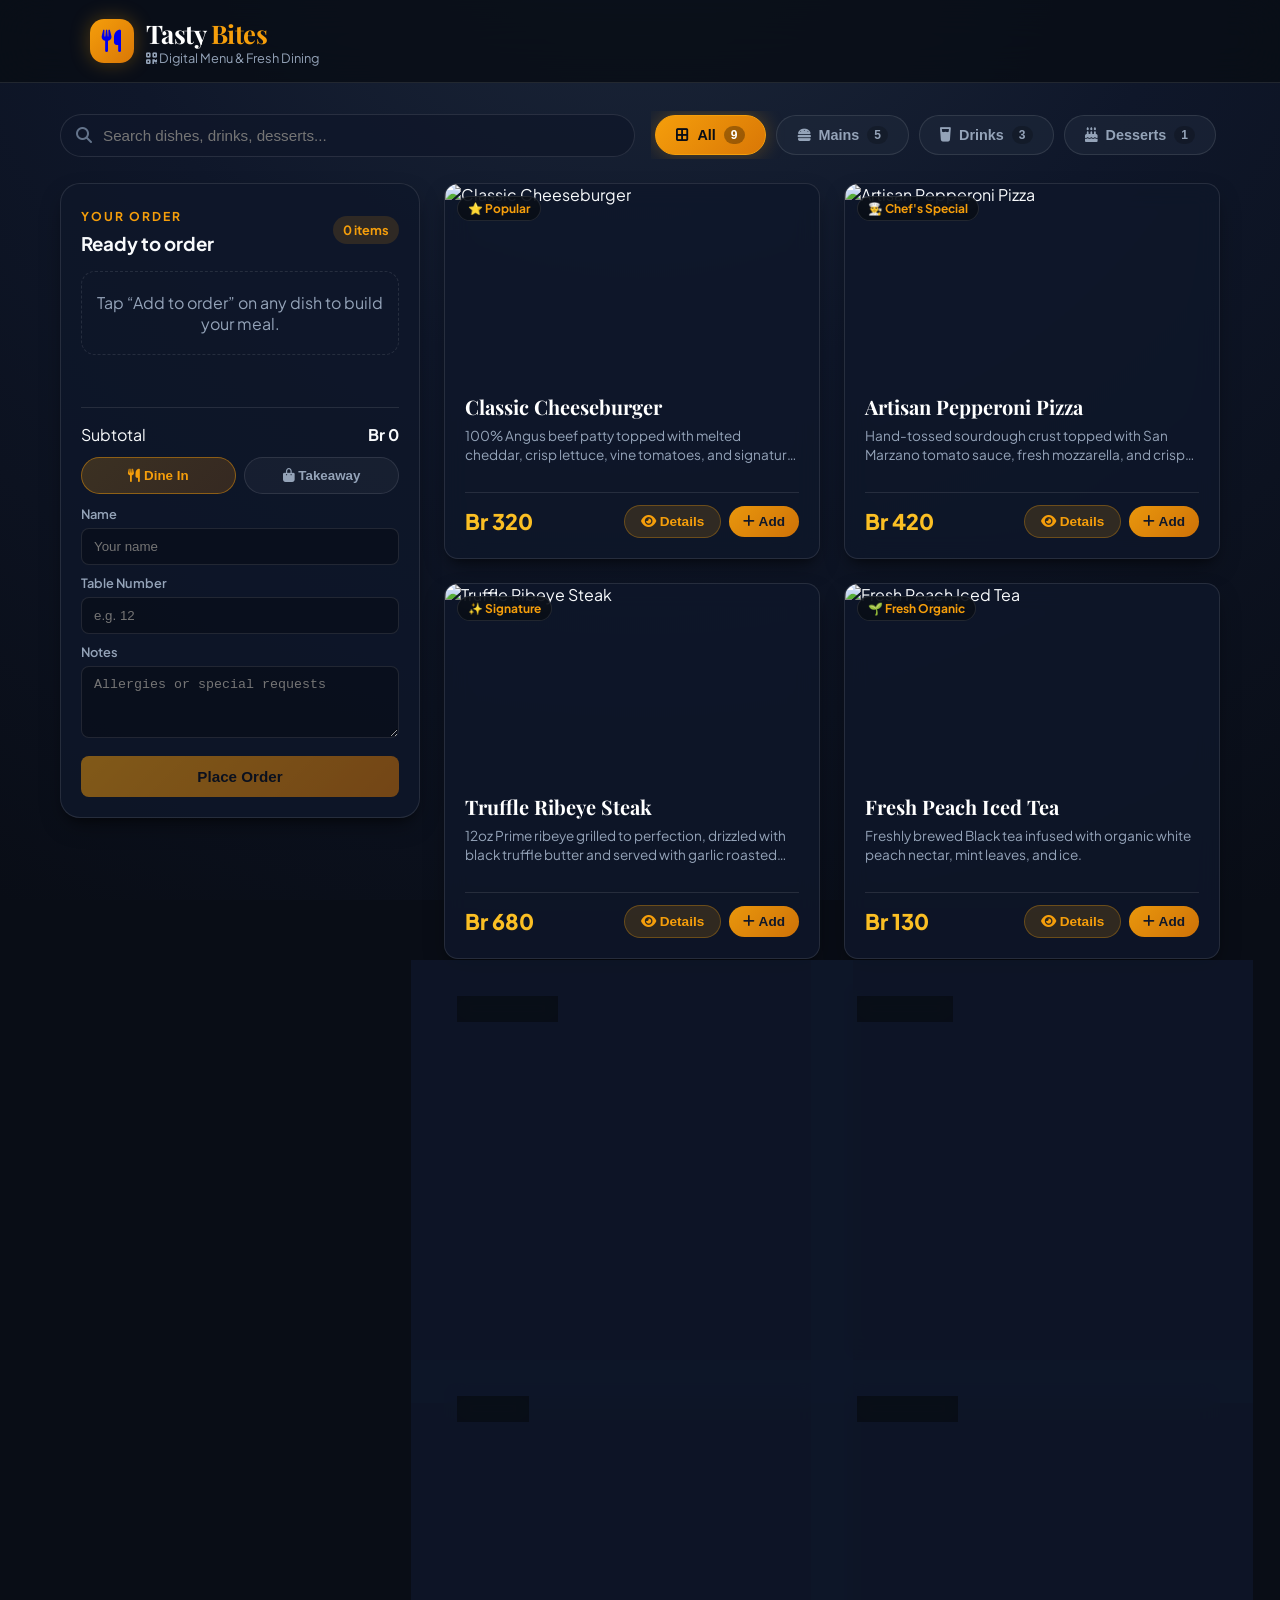
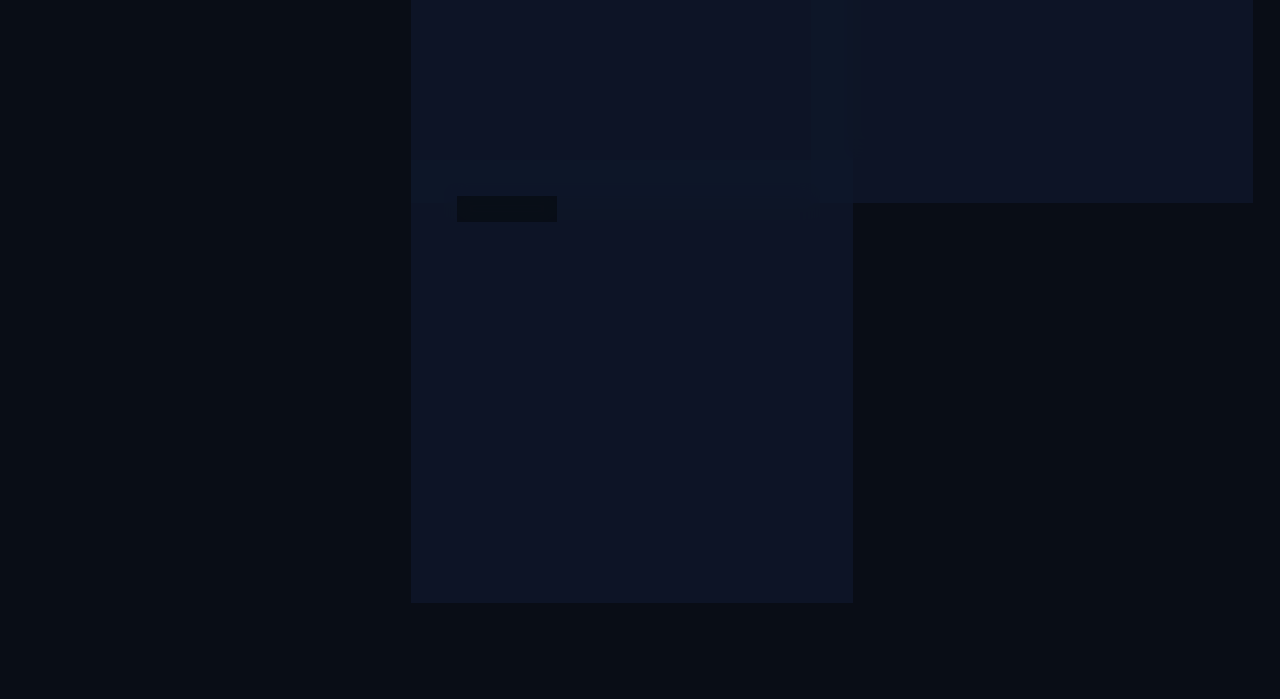
==== index.html @ ac893b7a "Add files via upload" ====
<!DOCTYPE html>
<html lang="en">
<head>
  <meta charset="UTF-8">
  <meta name="viewport" content="width=device-width, initial-scale=1.0">
  <title>Tasty Bites | Premium Digital Menu</title>
  <!-- FontAwesome & Styling -->
  <link rel="stylesheet" href="https://cdnjs.cloudflare.com/ajax/libs/font-awesome/6.5.2/css/all.min.css" crossorigin="anonymous" referrerpolicy="no-referrer">
  <link rel="stylesheet" href="style.css">
  <!-- Supabase JS Client Library -->
  <script src="https://cdn.jsdelivr.net/npm/@supabase/supabase-js@2"></script>
</head>
<body>
  <!-- Header Navigation -->
  <header class="header">
    <div class="header-container">
      <a href="index.html" class="brand">
        <div class="brand-icon">
          <i class="fa-solid fa-utensils"></i>
        </div>
        <div>
          <h1 class="brand-title">Tasty <span>Bites</span></h1>
          <span class="brand-subtitle"><i class="fa-solid fa-qrcode"></i> Digital Menu & Fresh Dining</span>
        </div>
      </a>
    </div>
  </header>

  <!-- Main Content Area -->
  <main class="container">
    <!-- Controls & Search Bar -->
    <div class="controls-bar">
      <div class="search-box">
        <i class="fa-solid fa-magnifying-glass search-icon"></i>
        <input type="search" id="searchInput" placeholder="Search dishes, drinks, desserts..." oninput="handleSearch(this.value)">
      </div>
      
      <!-- Category Filter Pills -->
      <nav class="categories" id="categoryNav">
        <button class="cat-btn active" onclick="filterCategory('All')">
          <i class="fa-solid fa-border-all"></i> All <span class="cat-count" id="countAll">0</span>
        </button>
        <button class="cat-btn" onclick="filterCategory('Main')">
          <i class="fa-solid fa-burger"></i> Mains <span class="cat-count" id="countMain">0</span>
        </button>
        <button class="cat-btn" onclick="filterCategory('Drinks')">
          <i class="fa-solid fa-glass-water"></i> Drinks <span class="cat-count" id="countDrinks">0</span>
        </button>
        <button class="cat-btn" onclick="filterCategory('Dessert')">
          <i class="fa-solid fa-cake-candles"></i> Desserts <span class="cat-count" id="countDessert">0</span>
        </button>
      </nav>
    </div>

    <div class="ordering-shell">
      <aside class="order-card">
        <div class="order-card-header">
          <div>
            <p class="eyebrow">Your Order</p>
            <h3>Ready to order</h3>
          </div>
          <span class="order-pill" id="cartCountPill">0 items</span>
        </div>

        <div id="cartItemsList" class="cart-items-list">
          <div class="empty-cart">Tap “Add to order” on any dish to build your meal.</div>
        </div>

        <div class="order-summary">
          <div class="order-total-row">
            <span>Subtotal</span>
            <strong id="cartTotal">Br 0</strong>
          </div>

          <div class="service-toggle">
            <button type="button" class="service-chip active" data-mode="dine-in" onclick="setServiceMode('dine-in')">
              <i class="fa-solid fa-utensils"></i> Dine In
            </button>
            <button type="button" class="service-chip" data-mode="takeaway" onclick="setServiceMode('takeaway')">
              <i class="fa-solid fa-bag-shopping"></i> Takeaway
            </button>
          </div>

          <label class="form-row">
            <span>Name</span>
            <input type="text" id="customerName" placeholder="Your name">
          </label>

          <label class="form-row" id="tableRow">
            <span>Table Number</span>
            <input type="text" id="tableNumber" placeholder="e.g. 12">
          </label>

          <label class="form-row">
            <span>Notes</span>
            <textarea id="orderNotes" rows="2" placeholder="Allergies or special requests"></textarea>
          </label>

          <button class="btn-primary order-btn" onclick="placeOrder()">Place Order</button>
        </div>
      </aside>

      <section class="menu-section">
        <div id="customerMenu" class="menu-grid">
          <!-- Menu items dynamically rendered here -->
        </div>
      </section>
    </div>
  </main>

  <!-- Item Detail Modal -->
  <div id="itemModal" class="modal-overlay" onclick="closeModalOnBackdrop(event)">
    <div class="modal-card">
      <button class="modal-close" onclick="closeItemModal()">&times;</button>
      <img id="modalImg" class="modal-img" src="" alt="Food item">
      <div class="modal-body">
        <div id="modalBadge" class="badge-tag" style="position:static; display:inline-flex; margin-bottom:10px;">
          <i class="fa-solid fa-star"></i> Featured
        </div>
        <h2 id="modalTitle" class="card-title" style="font-size:1.6rem; margin-bottom:8px;">Item Name</h2>
        <p id="modalDesc" class="card-desc" style="line-clamp:initial; -webkit-line-clamp:initial; margin-bottom:16px; font-size:0.95rem;">Item description...</p>
        <div style="display:flex; align-items:center; justify-content:space-between; gap:10px; margin-top:20px; padding-top:16px; border-top:1px solid var(--border-glass);">
          <span id="modalPrice" class="card-price" style="font-size:1.6rem;">Br 0</span>
          <div class="card-actions">
            <button class="btn-detail" onclick="closeItemModal()">Close</button>
            <button id="modalAddToOrder" class="btn-order">Add to Order</button>
          </div>
        </div>
      </div>
    </div>
  </div>

  <!-- Toast Container -->
  <div id="toastContainer" class="toast-container"></div>

  <script src="app.js"></script>
  <script>
    document.addEventListener("DOMContentLoaded", () => {
      renderCustomerMenu();
    });
  </script>
</body>
</html>
---- style.css ----
@import url('https://fonts.googleapis.com/css2?family=Plus+Jakarta+Sans:wght@300;400;500;600;700;800&family=Playfair+Display:ital,wght@0,600;0,700;1,400&display=swap');

:root {
  /* Color Palette - Dark Luxury & Golden Amber */
  --bg-dark: #090d16;
  --bg-gradient: radial-gradient(circle at 50% -20%, #1e293b 0%, #0f172a 45%, #090d16 100%);
  --surface-glass: rgba(30, 41, 59, 0.7);
  --surface-glass-hover: rgba(45, 61, 88, 0.8);
  --surface-card: rgba(15, 23, 42, 0.85);
  --border-glass: rgba(255, 255, 255, 0.1);
  --border-glass-bright: rgba(245, 158, 11, 0.3);
  
  --primary: #f59e0b;
  --primary-hover: #d97706;
  --primary-glow: rgba(245, 158, 11, 0.25);
  --accent-gold: #fbbf24;
  
  --text-main: #f8fafc;
  --text-muted: #94a3b8;
  --text-dim: #64748b;
  
  --success: #10b981;
  --success-glow: rgba(16, 185, 129, 0.2);
  --danger: #ef4444;
  --danger-glow: rgba(239, 68, 68, 0.2);
  
  --radius-sm: 8px;
  --radius-md: 14px;
  --radius-lg: 20px;
  --radius-full: 9999px;
  
  --shadow-glow: 0 8px 32px 0 rgba(0, 0, 0, 0.37);
  --shadow-card: 0 10px 25px -5px rgba(0, 0, 0, 0.4), 0 8px 10px -6px rgba(0, 0, 0, 0.4);
  --shadow-gold: 0 0 20px rgba(245, 158, 11, 0.3);
  
  --transition: all 0.3s cubic-bezier(0.4, 0, 0.2, 1);
}

* {
  box-sizing: border-box;
  margin: 0;
  padding: 0;
}

body {
  background: var(--bg-dark);
  background-image: var(--bg-gradient);
  background-attachment: fixed;
  color: var(--text-main);
  font-family: 'Plus Jakarta Sans', -apple-system, BlinkMacSystemFont, sans-serif;
  min-height: 100vh;
  padding-bottom: 80px;
  -webkit-font-smoothing: antialiased;
}

/* Glassmorphism utility */
.glass {
  background: var(--surface-glass);
  backdrop-filter: blur(16px);
  -webkit-backdrop-filter: blur(16px);
  border: 1px solid var(--border-glass);
}

.glass-card {
  background: var(--surface-card);
  backdrop-filter: blur(12px);
  -webkit-backdrop-filter: blur(12px);
  border: 1px solid var(--border-glass);
  border-radius: var(--radius-md);
  box-shadow: var(--shadow-card);
  transition: var(--transition);
}

.glass-card:hover {
  border-color: var(--border-glass-bright);
  transform: translateY(-3px);
  box-shadow: var(--shadow-card), var(--shadow-glow);
}

/* Header & Navigation */
.header {
  position: sticky;
  top: 0;
  z-index: 100;
  background: rgba(9, 13, 22, 0.85);
  backdrop-filter: blur(20px);
  -webkit-backdrop-filter: blur(20px);
  border-bottom: 1px solid var(--border-glass);
  padding: 16px 24px;
}

.header-container {
  max-width: 1100px;
  margin: 0 auto;
  display: flex;
  align-items: center;
  justify-content: space-between;
  gap: 16px;
  flex-wrap: wrap;
}

.brand {
  display: flex;
  align-items: center;
  gap: 12px;
  text-decoration: none;
}

.brand-icon {
  width: 44px;
  height: 44px;
  border-radius: var(--radius-md);
  background: linear-gradient(135deg, #f59e0b, #d97706);
  display: flex;
  align-items: center;
  justify-content: center;
  font-size: 1.4rem;
  box-shadow: var(--shadow-gold);
}

.brand-title {
  font-family: 'Playfair Display', serif;
  font-size: 1.6rem;
  font-weight: 700;
  color: #fff;
  letter-spacing: -0.02em;
}

.brand-title span {
  color: var(--primary);
}

.brand-subtitle {
  font-size: 0.8rem;
  color: var(--text-muted);
  display: block;
}

.header-actions {
  display: flex;
  align-items: center;
  gap: 12px;
}

.nav-link {
  display: inline-flex;
  align-items: center;
  gap: 8px;
  padding: 8px 16px;
  background: rgba(255, 255, 255, 0.05);
  border: 1px solid var(--border-glass);
  border-radius: var(--radius-full);
  color: var(--text-main);
  text-decoration: none;
  font-size: 0.9rem;
  font-weight: 600;
  transition: var(--transition);
}

.nav-link:hover {
  background: var(--primary);
  color: #000;
  border-color: var(--primary);
  box-shadow: var(--shadow-gold);
}

.preview-modal {
  position: fixed;
  inset: 0;
  background: rgba(2, 6, 23, 0.82);
  backdrop-filter: blur(8px);
  display: flex;
  align-items: center;
  justify-content: center;
  padding: 20px;
  z-index: 200;
}

.preview-modal.hidden {
  display: none;
}

.preview-modal-content {
  width: min(1100px, 100%);
  height: min(85vh, 900px);
  background: var(--surface-card);
  border: 1px solid var(--border-glass);
  border-radius: 20px;
  overflow: hidden;
  box-shadow: var(--shadow-glow);
}

.preview-modal-header {
  display: flex;
  align-items: center;
  justify-content: space-between;
  padding: 14px 18px;
  border-bottom: 1px solid var(--border-glass);
  background: rgba(15, 23, 42, 0.95);
}

.preview-modal-header h3 {
  font-size: 1rem;
  color: var(--text-main);
}

.preview-close {
  border: none;
  background: transparent;
  color: var(--text-main);
  font-size: 1.5rem;
  cursor: pointer;
}

.preview-modal-content iframe {
  width: 100%;
  height: calc(100% - 56px);
  border: 0;
  background: #fff;
}

/* Main Container */
.container {
  max-width: 1200px;
  margin: 28px auto 60px;
  padding: 0 20px;
}

.ordering-shell {
  display: grid;
  grid-template-columns: minmax(300px, 360px) 1fr;
  gap: 24px;
  align-items: start;
}

.order-card {
  position: sticky;
  top: 92px;
  padding: 20px;
  background: var(--surface-card);
  border: 1px solid var(--border-glass);
  border-radius: var(--radius-lg);
  box-shadow: var(--shadow-card);
}

.order-card-header {
  display: flex;
  align-items: center;
  justify-content: space-between;
  gap: 10px;
  margin-bottom: 16px;
}

.order-pill {
  padding: 6px 10px;
  border-radius: var(--radius-full);
  background: rgba(245, 158, 11, 0.14);
  color: var(--primary);
  font-size: 0.8rem;
  font-weight: 700;
}

.cart-items-list {
  display: flex;
  flex-direction: column;
  gap: 10px;
  margin-bottom: 16px;
  min-height: 120px;
}

.cart-item {
  display: grid;
  grid-template-columns: 1fr auto auto;
  align-items: center;
  gap: 10px;
  padding: 10px 12px;
  border-radius: var(--radius-md);
  background: rgba(255, 255, 255, 0.04);
  border: 1px solid var(--border-glass);
}

.cart-item-name {
  font-weight: 700;
  color: #fff;
  margin-bottom: 3px;
}

.cart-item-meta {
  font-size: 0.8rem;
  color: var(--text-muted);
}

.cart-item-controls {
  display: flex;
  align-items: center;
  gap: 6px;
  color: #fff;
  font-weight: 700;
}

.cart-qty-btn {
  width: 28px;
  height: 28px;
  border: none;
  border-radius: 50%;
  background: rgba(245, 158, 11, 0.18);
  color: var(--primary);
  cursor: pointer;
}

.cart-remove-btn {
  border: none;
  background: transparent;
  color: var(--text-muted);
  cursor: pointer;
}

.empty-cart {
  padding: 20px 10px;
  text-align: center;
  color: var(--text-muted);
  border: 1px dashed var(--border-glass);
  border-radius: var(--radius-md);
}

.order-summary {
  border-top: 1px solid var(--border-glass);
  padding-top: 16px;
}

.order-total-row {
  display: flex;
  justify-content: space-between;
  align-items: center;
  margin-bottom: 12px;
  font-size: 1rem;
}

.service-toggle {
  display: flex;
  gap: 8px;
  margin-bottom: 12px;
}

.service-chip {
  flex: 1;
  border: 1px solid var(--border-glass);
  background: rgba(255, 255, 255, 0.04);
  color: var(--text-muted);
  padding: 10px 10px;
  border-radius: var(--radius-full);
  cursor: pointer;
  font-weight: 700;
  transition: var(--transition);
}

.service-chip.active {
  background: linear-gradient(135deg, rgba(245, 158, 11, 0.2), rgba(217, 119, 6, 0.2));
  color: var(--primary);
  border-color: rgba(245, 158, 11, 0.45);
}

.form-row {
  display: flex;
  flex-direction: column;
  gap: 6px;
  margin-bottom: 10px;
}

.form-row span {
  font-size: 0.8rem;
  color: var(--text-muted);
  font-weight: 600;
}

.form-row input,
.form-row textarea {
  width: 100%;
  padding: 10px 12px;
  background: rgba(9, 13, 22, 0.6);
  border: 1px solid var(--border-glass);
  border-radius: var(--radius-sm);
  color: #fff;
}

.form-row textarea {
  resize: vertical;
  min-height: 72px;
}

.order-btn {
  width: 100%;
  margin-top: 8px;
}

.order-btn:disabled {
  opacity: 0.5;
  cursor: not-allowed;
  box-shadow: none;
}

.menu-section {
  min-width: 0;
}

.card-actions {
  display: flex;
  align-items: center;
  gap: 8px;
  flex-wrap: wrap;
}

.btn-order {
  padding: 8px 14px;
  background: linear-gradient(135deg, rgba(245, 158, 11, 0.95), rgba(217, 119, 6, 0.95));
  border: none;
  color: #0f172a;
  border-radius: var(--radius-full);
  font-size: 0.85rem;
  font-weight: 700;
  cursor: pointer;
  transition: var(--transition);
}

.btn-order:hover {
  transform: translateY(-1px);
  box-shadow: var(--shadow-gold);
}

.admin-hero {
  padding: 28px;
  margin-bottom: 24px;
  display: flex;
  justify-content: space-between;
  align-items: flex-start;
  gap: 20px;
  flex-wrap: wrap;
  background: linear-gradient(135deg, rgba(245, 158, 11, 0.16), rgba(15, 23, 42, 0.9));
}

.eyebrow {
  display: inline-block;
  margin-bottom: 8px;
  font-size: 0.76rem;
  font-weight: 700;
  letter-spacing: 0.16em;
  text-transform: uppercase;
  color: var(--primary);
}

.admin-hero h2 {
  font-family: 'Playfair Display', serif;
  font-size: clamp(1.5rem, 3vw, 2.25rem);
  margin-bottom: 8px;
}

.admin-hero p {
  color: var(--text-muted);
  max-width: 620px;
  line-height: 1.6;
}

.hero-pill-row {
  display: flex;
  flex-wrap: wrap;
  gap: 10px;
}

.hero-pill {
  display: inline-flex;
  align-items: center;
  gap: 8px;
  padding: 8px 12px;
  border-radius: var(--radius-full);
  border: 1px solid var(--border-glass);
  background: rgba(255, 255, 255, 0.06);
  font-size: 0.85rem;
  color: var(--text-main);
}

.admin-section {
  margin-top: 8px;
}

.section-header {
  display: flex;
  justify-content: space-between;
  align-items: center;
  gap: 16px;
  margin-bottom: 16px;
  flex-wrap: wrap;
}

.admin-search {
  min-width: 260px;
  max-width: 320px;
}

.admin-search input {
  padding-left: 42px;
}

/* Search and Controls Bar */
.controls-bar {
  display: flex;
  flex-wrap: wrap;
  align-items: center;
  justify-content: space-between;
  gap: 16px;
  margin-bottom: 24px;
}

.search-box {
  position: relative;
  flex: 1;
  min-width: 260px;
}

.search-box input {
  width: 100%;
  padding: 12px 16px 12px 42px;
  background: rgba(15, 23, 42, 0.8);
  border: 1px solid var(--border-glass);
  border-radius: var(--radius-full);
  color: #fff;
  font-size: 0.95rem;
  outline: none;
  transition: var(--transition);
}

.search-box input:focus {
  border-color: var(--primary);
  box-shadow: 0 0 0 3px var(--primary-glow);
}

.search-icon {
  position: absolute;
  left: 16px;
  top: 50%;
  transform: translateY(-50%);
  color: var(--text-dim);
  font-size: 1rem;
}

/* Category Filter Navigation */
.categories {
  display: flex;
  align-items: center;
  gap: 10px;
  overflow-x: auto;
  padding: 4px;
  scrollbar-width: none;
}

.categories::-webkit-scrollbar {
  display: none;
}

.cat-btn {
  display: inline-flex;
  align-items: center;
  gap: 8px;
  padding: 10px 20px;
  background: rgba(30, 41, 59, 0.6);
  border: 1px solid var(--border-glass);
  border-radius: var(--radius-full);
  color: var(--text-muted);
  font-size: 0.9rem;
  font-weight: 600;
  cursor: pointer;
  white-space: nowrap;
  transition: var(--transition);
}

.cat-btn:hover {
  background: rgba(255, 255, 255, 0.08);
  color: #fff;
}

.cat-btn.active {
  background: linear-gradient(135deg, #f59e0b, #d97706);
  color: #090d16;
  border-color: var(--primary);
  font-weight: 700;
  box-shadow: var(--shadow-gold);
}

.cat-count {
  padding: 2px 7px;
  border-radius: 10px;
  background: rgba(0, 0, 0, 0.2);
  font-size: 0.75rem;
}

.cat-btn.active .cat-count {
  background: rgba(0, 0, 0, 0.3);
  color: #fff;
}

/* Menu Grid Layout */
.menu-grid {
  display: grid;
  grid-template-columns: repeat(auto-fill, minmax(280px, 1fr));
  gap: 24px;
}

/* Card Styling */
.card {
  position: relative;
  display: flex;
  flex-direction: column;
  height: 100%;
  overflow: hidden;
}

.card-image-wrap {
  position: relative;
  width: 100%;
  height: 190px;
  overflow: hidden;
}

.card-image-wrap img {
  width: 100%;
  height: 100%;
  object-fit: cover;
  transition: transform 0.5s ease;
}

.card:hover .card-image-wrap img {
  transform: scale(1.08);
}

.badge-tag {
  position: absolute;
  top: 12px;
  left: 12px;
  background: rgba(9, 13, 22, 0.85);
  backdrop-filter: blur(8px);
  border: 1px solid var(--border-glass);
  padding: 4px 10px;
  border-radius: var(--radius-full);
  font-size: 0.75rem;
  font-weight: 700;
  color: var(--primary);
  display: flex;
  align-items: center;
  gap: 4px;
}

.card-body {
  padding: 20px;
  display: flex;
  flex-direction: column;
  flex-grow: 1;
  justify-content: space-between;
}

.card-header {
  margin-bottom: 12px;
}

.card-title {
  font-family: 'Playfair Display', serif;
  font-size: 1.25rem;
  font-weight: 700;
  color: #fff;
  line-height: 1.3;
  margin-bottom: 6px;
}

.card-desc {
  font-size: 0.85rem;
  color: var(--text-muted);
  line-height: 1.4;
  display: -webkit-box;
  line-clamp: 2;
  -webkit-line-clamp: 2;
  -webkit-box-orient: vertical;
  overflow: hidden;
}

.card-footer {
  display: flex;
  align-items: center;
  justify-content: space-between;
  margin-top: 16px;
  padding-top: 12px;
  border-top: 1px solid var(--border-glass);
}

.card-price {
  font-size: 1.35rem;
  font-weight: 800;
  color: var(--accent-gold);
  font-family: 'Plus Jakarta Sans', sans-serif;
}

.btn-detail {
  padding: 8px 16px;
  background: rgba(245, 158, 11, 0.15);
  border: 1px solid rgba(245, 158, 11, 0.3);
  color: var(--primary);
  border-radius: var(--radius-full);
  font-size: 0.85rem;
  font-weight: 600;
  cursor: pointer;
  transition: var(--transition);
}

.btn-detail:hover {
  background: var(--primary);
  color: #000;
  box-shadow: var(--shadow-gold);
}

/* Modal Popup */
.modal-overlay {
  position: fixed;
  inset: 0;
  background: rgba(0, 0, 0, 0.75);
  backdrop-filter: blur(10px);
  z-index: 200;
  display: flex;
  align-items: center;
  justify-content: center;
  padding: 20px;
  opacity: 0;
  pointer-events: none;
  transition: opacity 0.3s ease;
}

.modal-overlay.active {
  opacity: 1;
  pointer-events: auto;
}

.modal-card {
  width: 100%;
  max-width: 500px;
  background: #0f172a;
  border: 1px solid var(--border-glass-bright);
  border-radius: var(--radius-lg);
  overflow: hidden;
  box-shadow: var(--shadow-glow);
  transform: scale(0.9);
  transition: transform 0.3s cubic-bezier(0.175, 0.885, 0.32, 1.275);
}

.modal-overlay.active .modal-card {
  transform: scale(1);
}

.modal-img {
  width: 100%;
  height: 220px;
  object-fit: cover;
}

.modal-body {
  padding: 24px;
}

.modal-close {
  position: absolute;
  top: 16px;
  right: 16px;
  width: 36px;
  height: 36px;
  border-radius: 50%;
  background: rgba(9, 13, 22, 0.8);
  border: 1px solid var(--border-glass);
  color: #fff;
  font-size: 1.2rem;
  display: flex;
  align-items: center;
  justify-content: center;
  cursor: pointer;
  transition: var(--transition);
}

.modal-close:hover {
  background: var(--danger);
}

/* Admin Dashboard Specifics */
.stats-grid {
  display: grid;
  grid-template-columns: repeat(auto-fit, minmax(200px, 1fr));
  gap: 16px;
  margin-bottom: 28px;
}

.stat-card {
  padding: 20px;
  display: flex;
  align-items: center;
  gap: 16px;
}

.stat-icon {
  width: 52px;
  height: 52px;
  border-radius: var(--radius-md);
  display: flex;
  align-items: center;
  justify-content: center;
  font-size: 1.5rem;
}

.stat-icon.total { background: rgba(59, 130, 246, 0.15); color: #60a5fa; }
.stat-icon.active { background: rgba(16, 185, 129, 0.15); color: #34d399; }
.stat-icon.sold { background: rgba(239, 68, 68, 0.15); color: #f87171; }
.stat-icon.avg { background: rgba(245, 158, 11, 0.15); color: #fbbf24; }

.stat-value {
  font-size: 1.6rem;
  font-weight: 800;
  color: #fff;
}

.stat-label {
  font-size: 0.8rem;
  color: var(--text-muted);
  text-transform: uppercase;
  letter-spacing: 0.05em;
}

/* Admin Form Card */
.add-item-card {
  padding: 24px;
  margin-bottom: 28px;
}

.section-title {
  font-family: 'Playfair Display', serif;
  font-size: 1.4rem;
  color: #fff;
  margin-bottom: 16px;
  display: flex;
  align-items: center;
  gap: 10px;
}

.add-form {
  display: grid;
  grid-template-columns: repeat(auto-fit, minmax(200px, 1fr));
  gap: 14px;
}

.form-group {
  display: flex;
  flex-direction: column;
  gap: 6px;
}

.form-group.full-width {
  grid-column: 1 / -1;
}

.form-group label {
  font-size: 0.8rem;
  color: var(--text-muted);
  font-weight: 600;
}

.add-form input,
.add-form select,
.add-form textarea {
  width: 100%;
  padding: 12px 14px;
  background: rgba(9, 13, 22, 0.6);
  border: 1px solid var(--border-glass);
  border-radius: var(--radius-sm);
  color: #fff;
  font-size: 0.9rem;
  outline: none;
  transition: var(--transition);
}

.add-form input:focus,
.add-form select:focus,
.add-form textarea:focus {
  border-color: var(--primary);
  box-shadow: 0 0 0 3px var(--primary-glow);
}

.add-form textarea {
  min-height: 96px;
  resize: vertical;
}

.add-form input[type="file"] {
  padding: 10px 12px;
  cursor: pointer;
}

.btn-primary {
  padding: 12px 24px;
  background: linear-gradient(135deg, #f59e0b, #d97706);
  border: none;
  border-radius: var(--radius-sm);
  color: #090d16;
  font-size: 0.95rem;
  font-weight: 700;
  cursor: pointer;
  transition: var(--transition);
  box-shadow: var(--shadow-gold);
  grid-column: 1 / -1;
}

.btn-primary:hover {
  transform: translateY(-2px);
  box-shadow: 0 0 25px rgba(245, 158, 11, 0.5);
}

/* Admin Item List Rows */
.admin-item-row {
  display: flex;
  align-items: center;
  justify-content: space-between;
  gap: 16px;
  padding: 16px;
  margin-bottom: 14px;
  flex-wrap: wrap;
}

.admin-item-info {
  display: flex;
  align-items: center;
  gap: 16px;
  flex: 1;
  min-width: 220px;
}

.admin-item-info img {
  width: 64px;
  height: 64px;
  border-radius: var(--radius-sm);
  object-fit: cover;
  border: 1px solid var(--border-glass);
}

.admin-item-details h4 {
  font-size: 1.05rem;
  color: #fff;
  margin-bottom: 4px;
}

.admin-item-details span {
  font-size: 0.8rem;
  color: var(--text-dim);
  background: rgba(255, 255, 255, 0.05);
  padding: 2px 8px;
  border-radius: var(--radius-full);
}

.admin-controls {
  display: flex;
  align-items: center;
  gap: 16px;
  flex-wrap: wrap;
}

.price-input-wrap {
  display: flex;
  align-items: center;
  gap: 6px;
  background: rgba(9, 13, 22, 0.6);
  border: 1px solid var(--border-glass);
  padding: 6px 10px;
  border-radius: var(--radius-sm);
}

.price-input-wrap span {
  color: var(--primary);
  font-weight: bold;
}

.price-input {
  width: 70px;
  background: transparent;
  border: none;
  color: #fff;
  font-weight: 700;
  font-size: 0.95rem;
  outline: none;
  text-align: right;
}

/* Modern Toggle Switch */
.switch {
  position: relative;
  display: inline-block;
  width: 52px;
  height: 28px;
}

.switch input {
  opacity: 0;
  width: 0;
  height: 0;
}

.slider {
  position: absolute;
  cursor: pointer;
  inset: 0;
  background-color: rgba(239, 68, 68, 0.3);
  border: 1px solid rgba(239, 68, 68, 0.5);
  transition: .3s cubic-bezier(0.4, 0, 0.2, 1);
  border-radius: 34px;
}

.slider:before {
  position: absolute;
  content: "";
  height: 20px;
  width: 20px;
  left: 3px;
  bottom: 3px;
  background-color: #fff;
  transition: .3s cubic-bezier(0.4, 0, 0.2, 1);
  border-radius: 50%;
  box-shadow: 0 2px 4px rgba(0,0,0,0.2);
}

input:checked + .slider {
  background-color: rgba(16, 185, 129, 0.3);
  border-color: rgba(16, 185, 129, 0.6);
}

input:checked + .slider:before {
  transform: translateX(24px);
  background-color: var(--success);
}

.btn-delete {
  width: 36px;
  height: 36px;
  border-radius: var(--radius-sm);
  background: rgba(239, 68, 68, 0.15);
  border: 1px solid rgba(239, 68, 68, 0.3);
  color: var(--danger);
  cursor: pointer;
  display: flex;
  align-items: center;
  justify-content: center;
  transition: var(--transition);
}

.btn-delete:hover {
  background: var(--danger);
  color: #fff;
  box-shadow: var(--danger-glow);
}

.btn-reset {
  background: rgba(255, 255, 255, 0.05);
  border: 1px solid var(--border-glass);
  color: var(--text-muted);
  padding: 8px 16px;
  border-radius: var(--radius-full);
  font-size: 0.85rem;
  cursor: pointer;
  transition: var(--transition);
}

.btn-reset:hover {
  background: rgba(255, 255, 255, 0.15);
  color: #fff;
}

/* Toast Notification */
.toast-container {
  position: fixed;
  bottom: 24px;
  right: 24px;
  z-index: 300;
  display: flex;
  flex-direction: column;
  gap: 10px;
}

.toast {
  padding: 14px 20px;
  background: #0f172a;
  border: 1px solid var(--primary);
  border-radius: var(--radius-md);
  color: #fff;
  font-size: 0.9rem;
  font-weight: 600;
  box-shadow: var(--shadow-glow);
  display: flex;
  align-items: center;
  gap: 10px;
  animation: slideIn 0.3s cubic-bezier(0.175, 0.885, 0.32, 1.275);
}

@keyframes slideIn {
  from { transform: translateX(100%); opacity: 0; }
  to { transform: translateX(0); opacity: 1; }
}

/* Empty state */
.empty-state {
  text-align: center;
  padding: 60px 20px;
  grid-column: 1 / -1;
  color: var(--text-muted);
}

.admin-orders-list {
  display: grid;
  gap: 14px;
}

.order-card-admin {
  padding: 18px;
}

.order-admin-header {
  display: flex;
  align-items: center;
  justify-content: space-between;
  gap: 12px;
  margin-bottom: 10px;
}

.order-admin-header h4 {
  color: #fff;
  margin-bottom: 4px;
}

.order-admin-header p {
  color: var(--text-muted);
  font-size: 0.9rem;
}

.order-status {
  padding: 6px 10px;
  border-radius: var(--radius-full);
  font-size: 0.78rem;
  font-weight: 700;
  text-transform: uppercase;
}

.order-status.pending {
  background: rgba(245, 158, 11, 0.16);
  color: var(--primary);
}

.order-status.preparing {
  background: rgba(59, 130, 246, 0.16);
  color: #60a5fa;
}

.order-status.ready {
  background: rgba(16, 185, 129, 0.16);
  color: var(--success);
}

.order-status.completed {
  background: rgba(148, 163, 184, 0.16);
  color: var(--text-muted);
}

.order-admin-items {
  display: flex;
  flex-wrap: wrap;
  gap: 8px;
  margin-bottom: 12px;
}

.order-admin-item {
  padding: 6px 10px;
  border-radius: var(--radius-full);
  background: rgba(255, 255, 255, 0.05);
  color: var(--text-muted);
  font-size: 0.85rem;
}

.order-admin-footer {
  display: flex;
  justify-content: space-between;
  align-items: center;
  gap: 12px;
  flex-wrap: wrap;
}

.order-notes {
  color: var(--text-muted);
  margin-top: 4px;
  font-size: 0.85rem;
}

.order-admin-actions {
  display: flex;
  gap: 8px;
  flex-wrap: wrap;
}

.btn-order.small,
.btn-detail.small,
.btn-delete.small {
  padding: 7px 10px;
  font-size: 0.8rem;
}

.empty-state-icon {
  font-size: 3rem;
  margin-bottom: 12px;
  opacity: 0.6;
}

/* Mobile responsive */
@media (max-width: 900px) {
  .ordering-shell {
    grid-template-columns: 1fr;
  }

  .order-card {
    position: static;
  }
}

@media (max-width: 640px) {
  .header-container {
    flex-direction: column;
    align-items: flex-start;
  }
  .controls-bar {
    flex-direction: column;
    align-items: stretch;
  }
  .admin-item-row {
    flex-direction: column;
    align-items: flex-start;
  }
  .admin-controls {
    width: 100%;
    justify-content: space-between;
  }
  .cart-item {
    grid-template-columns: 1fr auto;
  }
  .cart-remove-btn {
    grid-column: 2;
  }
}
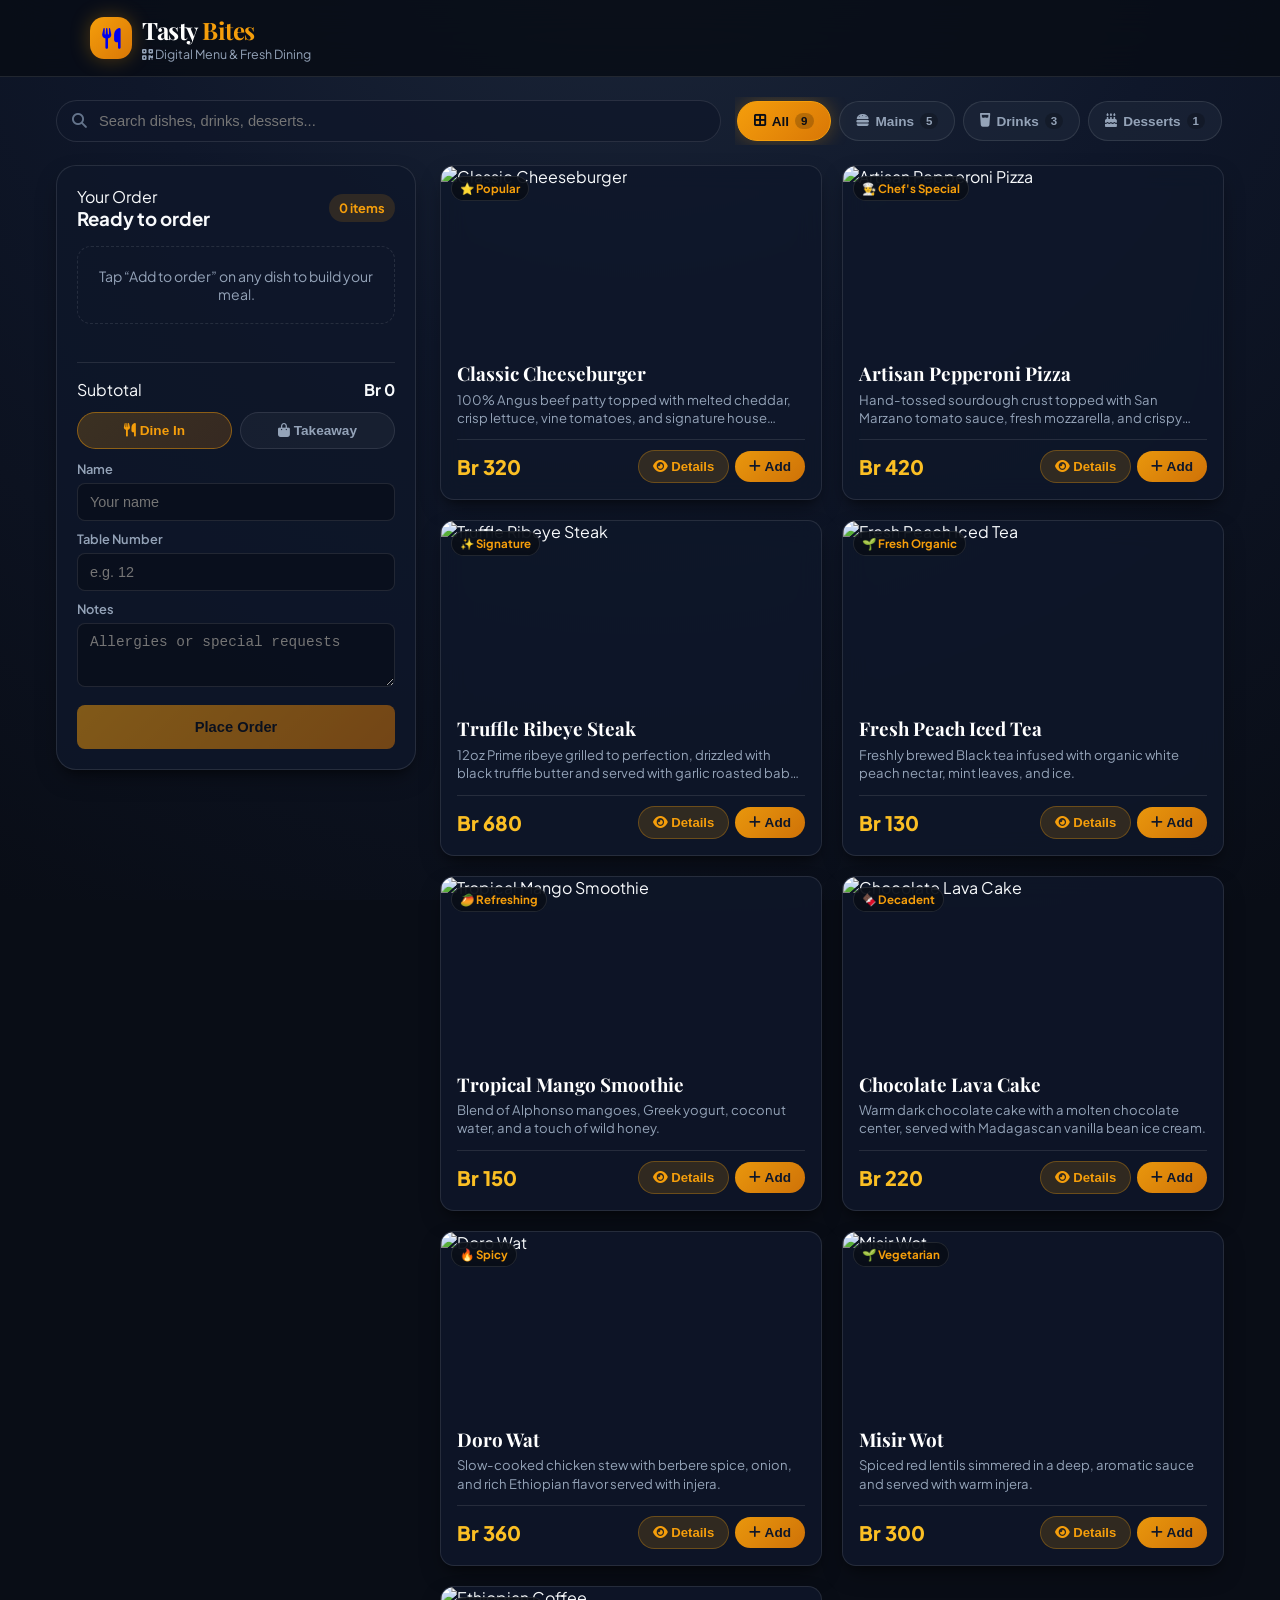
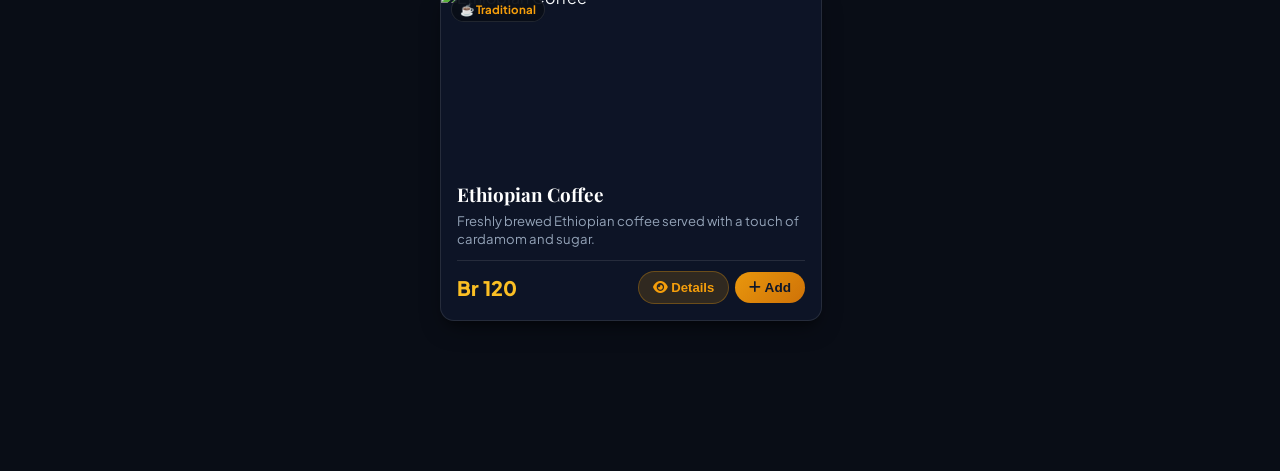
==== commit 44716021: "Update index.html" ====
--- a/index.html
+++ b/index.html
@@ -2,7 +2,7 @@
 <html lang="en">
 <head>
   <meta charset="UTF-8">
-  <meta name="viewport" content="width=device-width, initial-scale=1.0">
+  <meta name="viewport" content="width=device-width, initial-scale=1.0, maximum-scale=1.0, user-scalable=no">
   <title>Tasty Bites | Premium Digital Menu</title>
   <!-- FontAwesome & Styling -->
   <link rel="stylesheet" href="https://cdnjs.cloudflare.com/ajax/libs/font-awesome/6.5.2/css/all.min.css" crossorigin="anonymous" referrerpolicy="no-referrer">
@@ -52,14 +52,20 @@
       </nav>
     </div>
 
+    <!-- Mobile Drawer Overlay -->
+    <div id="orderOverlay" class="order-card-overlay" onclick="toggleMobileCart(false)"></div>
+
     <div class="ordering-shell">
-      <aside class="order-card">
+      <aside id="orderCard" class="order-card">
         <div class="order-card-header">
           <div>
             <p class="eyebrow">Your Order</p>
             <h3>Ready to order</h3>
           </div>
-          <span class="order-pill" id="cartCountPill">0 items</span>
+          <div style="display:flex; align-items:center; gap:8px;">
+            <span class="order-pill" id="cartCountPill">0 items</span>
+            <button class="close-cart-mobile" onclick="toggleMobileCart(false)" style="display:none; border:none; background:transparent; color:#fff; font-size:1.3rem; cursor:pointer;" title="Close Cart">&times;</button>
+          </div>
         </div>
 
         <div id="cartItemsList" class="cart-items-list">
@@ -108,6 +114,16 @@
     </div>
   </main>
 
+  <!-- Floating Mobile Order Bar -->
+  <div id="mobileCartBar" class="mobile-cart-bar" onclick="toggleMobileCart(true)">
+    <div style="display:flex; align-items:center; gap:8px;">
+      <i class="fa-solid fa-bag-shopping"></i>
+      <span>View Order</span>
+      <span class="mobile-cart-badge" id="mobileCartBadge">0</span>
+    </div>
+    <strong id="mobileCartTotal">Br 0</strong>
+  </div>
+
   <!-- Item Detail Modal -->
   <div id="itemModal" class="modal-overlay" onclick="closeModalOnBackdrop(event)">
     <div class="modal-card">
@@ -117,10 +133,10 @@
         <div id="modalBadge" class="badge-tag" style="position:static; display:inline-flex; margin-bottom:10px;">
           <i class="fa-solid fa-star"></i> Featured
         </div>
-        <h2 id="modalTitle" class="card-title" style="font-size:1.6rem; margin-bottom:8px;">Item Name</h2>
-        <p id="modalDesc" class="card-desc" style="line-clamp:initial; -webkit-line-clamp:initial; margin-bottom:16px; font-size:0.95rem;">Item description...</p>
-        <div style="display:flex; align-items:center; justify-content:space-between; gap:10px; margin-top:20px; padding-top:16px; border-top:1px solid var(--border-glass);">
-          <span id="modalPrice" class="card-price" style="font-size:1.6rem;">Br 0</span>
+        <h2 id="modalTitle" class="card-title" style="font-size:1.5rem; margin-bottom:8px;">Item Name</h2>
+        <p id="modalDesc" class="card-desc" style="line-clamp:initial; -webkit-line-clamp:initial; margin-bottom:16px; font-size:0.92rem;">Item description...</p>
+        <div style="display:flex; align-items:center; justify-content:space-between; gap:10px; margin-top:16px; padding-top:14px; border-top:1px solid var(--border-glass);">
+          <span id="modalPrice" class="card-price" style="font-size:1.5rem;">Br 0</span>
           <div class="card-actions">
             <button class="btn-detail" onclick="closeItemModal()">Close</button>
             <button id="modalAddToOrder" class="btn-order">Add to Order</button>
@@ -140,4 +156,4 @@
     });
   </script>
 </body>
-</html>+</html>
--- a/style.css
+++ b/style.css
@@ -49,11 +49,10 @@
   color: var(--text-main);
   font-family: 'Plus Jakarta Sans', -apple-system, BlinkMacSystemFont, sans-serif;
   min-height: 100vh;
-  padding-bottom: 80px;
+  padding-bottom: 90px;
   -webkit-font-smoothing: antialiased;
 }
 
-/* Glassmorphism utility */
 .glass {
   background: var(--surface-glass);
   backdrop-filter: blur(16px);
@@ -77,16 +76,15 @@
   box-shadow: var(--shadow-card), var(--shadow-glow);
 }
 
-/* Header & Navigation */
 .header {
   position: sticky;
   top: 0;
   z-index: 100;
-  background: rgba(9, 13, 22, 0.85);
+  background: rgba(9, 13, 22, 0.88);
   backdrop-filter: blur(20px);
   -webkit-backdrop-filter: blur(20px);
   border-bottom: 1px solid var(--border-glass);
-  padding: 16px 24px;
+  padding: 14px 20px;
 }
 
 .header-container {
@@ -95,43 +93,41 @@
   display: flex;
   align-items: center;
   justify-content: space-between;
-  gap: 16px;
-  flex-wrap: wrap;
+  gap: 12px;
 }
 
 .brand {
   display: flex;
   align-items: center;
-  gap: 12px;
+  gap: 10px;
   text-decoration: none;
 }
 
 .brand-icon {
-  width: 44px;
-  height: 44px;
+  width: 42px;
+  height: 42px;
   border-radius: var(--radius-md);
   background: linear-gradient(135deg, #f59e0b, #d97706);
   display: flex;
   align-items: center;
   justify-content: center;
-  font-size: 1.4rem;
+  font-size: 1.3rem;
   box-shadow: var(--shadow-gold);
+  flex-shrink: 0;
 }
 
 .brand-title {
   font-family: 'Playfair Display', serif;
-  font-size: 1.6rem;
+  font-size: 1.5rem;
   font-weight: 700;
   color: #fff;
   letter-spacing: -0.02em;
 }
 
-.brand-title span {
-  color: var(--primary);
-}
+.brand-title span { color: var(--primary); }
 
 .brand-subtitle {
-  font-size: 0.8rem;
+  font-size: 0.78rem;
   color: var(--text-muted);
   display: block;
 }
@@ -139,20 +135,20 @@
 .header-actions {
   display: flex;
   align-items: center;
-  gap: 12px;
+  gap: 10px;
 }
 
 .nav-link {
   display: inline-flex;
   align-items: center;
-  gap: 8px;
-  padding: 8px 16px;
+  gap: 6px;
+  padding: 8px 14px;
   background: rgba(255, 255, 255, 0.05);
   border: 1px solid var(--border-glass);
   border-radius: var(--radius-full);
   color: var(--text-main);
   text-decoration: none;
-  font-size: 0.9rem;
+  font-size: 0.85rem;
   font-weight: 600;
   transition: var(--transition);
 }
@@ -164,66 +160,10 @@
   box-shadow: var(--shadow-gold);
 }
 
-.preview-modal {
-  position: fixed;
-  inset: 0;
-  background: rgba(2, 6, 23, 0.82);
-  backdrop-filter: blur(8px);
-  display: flex;
-  align-items: center;
-  justify-content: center;
-  padding: 20px;
-  z-index: 200;
-}
-
-.preview-modal.hidden {
-  display: none;
-}
-
-.preview-modal-content {
-  width: min(1100px, 100%);
-  height: min(85vh, 900px);
-  background: var(--surface-card);
-  border: 1px solid var(--border-glass);
-  border-radius: 20px;
-  overflow: hidden;
-  box-shadow: var(--shadow-glow);
-}
-
-.preview-modal-header {
-  display: flex;
-  align-items: center;
-  justify-content: space-between;
-  padding: 14px 18px;
-  border-bottom: 1px solid var(--border-glass);
-  background: rgba(15, 23, 42, 0.95);
-}
-
-.preview-modal-header h3 {
-  font-size: 1rem;
-  color: var(--text-main);
-}
-
-.preview-close {
-  border: none;
-  background: transparent;
-  color: var(--text-main);
-  font-size: 1.5rem;
-  cursor: pointer;
-}
-
-.preview-modal-content iframe {
-  width: 100%;
-  height: calc(100% - 56px);
-  border: 0;
-  background: #fff;
-}
-
-/* Main Container */
 .container {
   max-width: 1200px;
-  margin: 28px auto 60px;
-  padding: 0 20px;
+  margin: 20px auto 60px;
+  padding: 0 16px;
 }
 
 .ordering-shell {
@@ -235,7 +175,7 @@
 
 .order-card {
   position: sticky;
-  top: 92px;
+  top: 86px;
   padding: 20px;
   background: var(--surface-card);
   border: 1px solid var(--border-glass);
@@ -265,7 +205,9 @@
   flex-direction: column;
   gap: 10px;
   margin-bottom: 16px;
-  min-height: 120px;
+  min-height: 100px;
+  max-height: 260px;
+  overflow-y: auto;
 }
 
 .cart-item {
@@ -283,6 +225,7 @@
   font-weight: 700;
   color: #fff;
   margin-bottom: 3px;
+  font-size: 0.9rem;
 }
 
 .cart-item-meta {
@@ -306,6 +249,10 @@
   background: rgba(245, 158, 11, 0.18);
   color: var(--primary);
   cursor: pointer;
+  display: flex;
+  align-items: center;
+  justify-content: center;
+  font-weight: bold;
 }
 
 .cart-remove-btn {
@@ -313,6 +260,7 @@
   background: transparent;
   color: var(--text-muted);
   cursor: pointer;
+  padding: 4px;
 }
 
 .empty-cart {
@@ -321,6 +269,7 @@
   color: var(--text-muted);
   border: 1px dashed var(--border-glass);
   border-radius: var(--radius-md);
+  font-size: 0.88rem;
 }
 
 .order-summary {
@@ -351,6 +300,7 @@
   border-radius: var(--radius-full);
   cursor: pointer;
   font-weight: 700;
+  font-size: 0.85rem;
   transition: var(--transition);
 }
 
@@ -381,11 +331,12 @@
   border: 1px solid var(--border-glass);
   border-radius: var(--radius-sm);
   color: #fff;
+  font-size: 0.9rem;
 }
 
 .form-row textarea {
   resize: vertical;
-  min-height: 72px;
+  min-height: 64px;
 }
 
 .order-btn {
@@ -399,14 +350,12 @@
   box-shadow: none;
 }
 
-.menu-section {
-  min-width: 0;
-}
+.menu-section { min-width: 0; }
 
 .card-actions {
   display: flex;
   align-items: center;
-  gap: 8px;
+  gap: 6px;
   flex-wrap: wrap;
 }
 
@@ -427,93 +376,19 @@
   box-shadow: var(--shadow-gold);
 }
 
-.admin-hero {
-  padding: 28px;
-  margin-bottom: 24px;
-  display: flex;
+.controls-bar {
+  display: flex;
+  flex-wrap: wrap;
+  align-items: center;
   justify-content: space-between;
-  align-items: flex-start;
-  gap: 20px;
-  flex-wrap: wrap;
-  background: linear-gradient(135deg, rgba(245, 158, 11, 0.16), rgba(15, 23, 42, 0.9));
-}
-
-.eyebrow {
-  display: inline-block;
-  margin-bottom: 8px;
-  font-size: 0.76rem;
-  font-weight: 700;
-  letter-spacing: 0.16em;
-  text-transform: uppercase;
-  color: var(--primary);
-}
-
-.admin-hero h2 {
-  font-family: 'Playfair Display', serif;
-  font-size: clamp(1.5rem, 3vw, 2.25rem);
-  margin-bottom: 8px;
-}
-
-.admin-hero p {
-  color: var(--text-muted);
-  max-width: 620px;
-  line-height: 1.6;
-}
-
-.hero-pill-row {
-  display: flex;
-  flex-wrap: wrap;
-  gap: 10px;
-}
-
-.hero-pill {
-  display: inline-flex;
-  align-items: center;
-  gap: 8px;
-  padding: 8px 12px;
-  border-radius: var(--radius-full);
-  border: 1px solid var(--border-glass);
-  background: rgba(255, 255, 255, 0.06);
-  font-size: 0.85rem;
-  color: var(--text-main);
-}
-
-.admin-section {
-  margin-top: 8px;
-}
-
-.section-header {
-  display: flex;
-  justify-content: space-between;
-  align-items: center;
-  gap: 16px;
-  margin-bottom: 16px;
-  flex-wrap: wrap;
-}
-
-.admin-search {
-  min-width: 260px;
-  max-width: 320px;
-}
-
-.admin-search input {
-  padding-left: 42px;
-}
-
-/* Search and Controls Bar */
-.controls-bar {
-  display: flex;
-  flex-wrap: wrap;
-  align-items: center;
-  justify-content: space-between;
-  gap: 16px;
-  margin-bottom: 24px;
+  gap: 14px;
+  margin-bottom: 20px;
 }
 
 .search-box {
   position: relative;
   flex: 1;
-  min-width: 260px;
+  min-width: 240px;
 }
 
 .search-box input {
@@ -523,7 +398,7 @@
   border: 1px solid var(--border-glass);
   border-radius: var(--radius-full);
   color: #fff;
-  font-size: 0.95rem;
+  font-size: 0.92rem;
   outline: none;
   transition: var(--transition);
 }
@@ -539,42 +414,36 @@
   top: 50%;
   transform: translateY(-50%);
   color: var(--text-dim);
-  font-size: 1rem;
-}
-
-/* Category Filter Navigation */
+  font-size: 0.95rem;
+}
+
 .categories {
   display: flex;
   align-items: center;
-  gap: 10px;
+  gap: 8px;
   overflow-x: auto;
-  padding: 4px;
+  padding: 4px 2px;
   scrollbar-width: none;
-}
-
-.categories::-webkit-scrollbar {
-  display: none;
-}
+  -webkit-overflow-scrolling: touch;
+}
+
+.categories::-webkit-scrollbar { display: none; }
 
 .cat-btn {
   display: inline-flex;
   align-items: center;
-  gap: 8px;
-  padding: 10px 20px;
+  gap: 6px;
+  padding: 9px 16px;
   background: rgba(30, 41, 59, 0.6);
   border: 1px solid var(--border-glass);
   border-radius: var(--radius-full);
   color: var(--text-muted);
-  font-size: 0.9rem;
+  font-size: 0.85rem;
   font-weight: 600;
   cursor: pointer;
   white-space: nowrap;
   transition: var(--transition);
-}
-
-.cat-btn:hover {
-  background: rgba(255, 255, 255, 0.08);
-  color: #fff;
+  min-height: 40px;
 }
 
 .cat-btn.active {
@@ -586,37 +455,31 @@
 }
 
 .cat-count {
-  padding: 2px 7px;
+  padding: 2px 6px;
   border-radius: 10px;
   background: rgba(0, 0, 0, 0.2);
-  font-size: 0.75rem;
-}
-
-.cat-btn.active .cat-count {
-  background: rgba(0, 0, 0, 0.3);
-  color: #fff;
-}
-
-/* Menu Grid Layout */
+  font-size: 0.72rem;
+}
+
 .menu-grid {
   display: grid;
-  grid-template-columns: repeat(auto-fill, minmax(280px, 1fr));
-  gap: 24px;
-}
-
-/* Card Styling */
+  grid-template-columns: repeat(auto-fill, minmax(260px, 1fr));
+  gap: 20px;
+}
+
 .card {
   position: relative;
   display: flex;
   flex-direction: column;
   height: 100%;
   overflow: hidden;
+  cursor: pointer;
 }
 
 .card-image-wrap {
   position: relative;
   width: 100%;
-  height: 190px;
+  height: 180px;
   overflow: hidden;
 }
 
@@ -627,20 +490,18 @@
   transition: transform 0.5s ease;
 }
 
-.card:hover .card-image-wrap img {
-  transform: scale(1.08);
-}
+.card:hover .card-image-wrap img { transform: scale(1.08); }
 
 .badge-tag {
   position: absolute;
-  top: 12px;
-  left: 12px;
-  background: rgba(9, 13, 22, 0.85);
+  top: 10px;
+  left: 10px;
+  background: rgba(9, 13, 22, 0.88);
   backdrop-filter: blur(8px);
   border: 1px solid var(--border-glass);
-  padding: 4px 10px;
-  border-radius: var(--radius-full);
-  font-size: 0.75rem;
+  padding: 4px 8px;
+  border-radius: var(--radius-full);
+  font-size: 0.72rem;
   font-weight: 700;
   color: var(--primary);
   display: flex;
@@ -649,28 +510,24 @@
 }
 
 .card-body {
-  padding: 20px;
+  padding: 16px;
   display: flex;
   flex-direction: column;
   flex-grow: 1;
   justify-content: space-between;
 }
 
-.card-header {
-  margin-bottom: 12px;
-}
-
 .card-title {
   font-family: 'Playfair Display', serif;
-  font-size: 1.25rem;
+  font-size: 1.18rem;
   font-weight: 700;
   color: #fff;
   line-height: 1.3;
-  margin-bottom: 6px;
+  margin-bottom: 4px;
 }
 
 .card-desc {
-  font-size: 0.85rem;
+  font-size: 0.82rem;
   color: var(--text-muted);
   line-height: 1.4;
   display: -webkit-box;
@@ -684,47 +541,39 @@
   display: flex;
   align-items: center;
   justify-content: space-between;
-  margin-top: 16px;
-  padding-top: 12px;
+  margin-top: 12px;
+  padding-top: 10px;
   border-top: 1px solid var(--border-glass);
 }
 
 .card-price {
-  font-size: 1.35rem;
+  font-size: 1.25rem;
   font-weight: 800;
   color: var(--accent-gold);
-  font-family: 'Plus Jakarta Sans', sans-serif;
 }
 
 .btn-detail {
-  padding: 8px 16px;
+  padding: 8px 14px;
   background: rgba(245, 158, 11, 0.15);
   border: 1px solid rgba(245, 158, 11, 0.3);
   color: var(--primary);
   border-radius: var(--radius-full);
-  font-size: 0.85rem;
+  font-size: 0.82rem;
   font-weight: 600;
   cursor: pointer;
   transition: var(--transition);
 }
 
-.btn-detail:hover {
-  background: var(--primary);
-  color: #000;
-  box-shadow: var(--shadow-gold);
-}
-
-/* Modal Popup */
 .modal-overlay {
   position: fixed;
   inset: 0;
-  background: rgba(0, 0, 0, 0.75);
+  background: rgba(0, 0, 0, 0.78);
   backdrop-filter: blur(10px);
-  z-index: 200;
+  z-index: 300;
   display: flex;
   align-items: center;
   justify-content: center;
-  padding: 20px;
+  padding: 16px;
   opacity: 0;
   pointer-events: none;
   transition: opacity 0.3s ease;
@@ -737,34 +586,33 @@
 
 .modal-card {
   width: 100%;
-  max-width: 500px;
+  max-width: 480px;
   background: #0f172a;
   border: 1px solid var(--border-glass-bright);
   border-radius: var(--radius-lg);
   overflow: hidden;
   box-shadow: var(--shadow-glow);
-  transform: scale(0.9);
+  transform: scale(0.92);
   transition: transform 0.3s cubic-bezier(0.175, 0.885, 0.32, 1.275);
-}
-
-.modal-overlay.active .modal-card {
-  transform: scale(1);
-}
+  position: relative;
+  max-height: 90vh;
+  overflow-y: auto;
+}
+
+.modal-overlay.active .modal-card { transform: scale(1); }
 
 .modal-img {
   width: 100%;
-  height: 220px;
+  height: 200px;
   object-fit: cover;
 }
 
-.modal-body {
-  padding: 24px;
-}
+.modal-body { padding: 20px; }
 
 .modal-close {
   position: absolute;
-  top: 16px;
-  right: 16px;
+  top: 14px;
+  right: 14px;
   width: 36px;
   height: 36px;
   border-radius: 50%;
@@ -776,36 +624,74 @@
   align-items: center;
   justify-content: center;
   cursor: pointer;
+  z-index: 10;
+}
+
+/* Floating Mobile Order Bar */
+.mobile-cart-bar {
+  display: none;
+  position: fixed;
+  bottom: 16px;
+  left: 16px;
+  right: 16px;
+  z-index: 150;
+  background: linear-gradient(135deg, #f59e0b, #d97706);
+  color: #090d16;
+  padding: 12px 20px;
+  border-radius: var(--radius-full);
+  box-shadow: 0 10px 30px rgba(245, 158, 11, 0.45);
+  align-items: center;
+  justify-content: space-between;
+  cursor: pointer;
+  font-weight: 700;
+  font-size: 0.95rem;
   transition: var(--transition);
 }
 
-.modal-close:hover {
-  background: var(--danger);
-}
-
-/* Admin Dashboard Specifics */
+.mobile-cart-bar.active {
+  display: flex;
+  animation: slideUp 0.3s ease;
+}
+
+.mobile-cart-badge {
+  background: rgba(9, 13, 22, 0.85);
+  color: var(--primary);
+  padding: 4px 10px;
+  border-radius: var(--radius-full);
+  font-size: 0.82rem;
+}
+
+@keyframes slideUp {
+  from { transform: translateY(100%); opacity: 0; }
+  to { transform: translateY(0); opacity: 1; }
+}
+
+.order-card-overlay { display: none; }
+
+/* Admin Dashboard */
 .stats-grid {
   display: grid;
-  grid-template-columns: repeat(auto-fit, minmax(200px, 1fr));
-  gap: 16px;
-  margin-bottom: 28px;
+  grid-template-columns: repeat(auto-fit, minmax(180px, 1fr));
+  gap: 14px;
+  margin-bottom: 24px;
 }
 
 .stat-card {
-  padding: 20px;
-  display: flex;
-  align-items: center;
-  gap: 16px;
+  padding: 16px;
+  display: flex;
+  align-items: center;
+  gap: 14px;
 }
 
 .stat-icon {
-  width: 52px;
-  height: 52px;
+  width: 48px;
+  height: 48px;
   border-radius: var(--radius-md);
   display: flex;
   align-items: center;
   justify-content: center;
-  font-size: 1.5rem;
+  font-size: 1.3rem;
+  flex-shrink: 0;
 }
 
 .stat-icon.total { background: rgba(59, 130, 246, 0.15); color: #60a5fa; }
@@ -813,227 +699,67 @@
 .stat-icon.sold { background: rgba(239, 68, 68, 0.15); color: #f87171; }
 .stat-icon.avg { background: rgba(245, 158, 11, 0.15); color: #fbbf24; }
 
-.stat-value {
-  font-size: 1.6rem;
-  font-weight: 800;
-  color: #fff;
-}
-
-.stat-label {
-  font-size: 0.8rem;
-  color: var(--text-muted);
-  text-transform: uppercase;
-  letter-spacing: 0.05em;
-}
-
-/* Admin Form Card */
-.add-item-card {
-  padding: 24px;
-  margin-bottom: 28px;
-}
-
-.section-title {
-  font-family: 'Playfair Display', serif;
-  font-size: 1.4rem;
-  color: #fff;
-  margin-bottom: 16px;
-  display: flex;
-  align-items: center;
-  gap: 10px;
-}
+.stat-value { font-size: 1.4rem; font-weight: 800; color: #fff; }
+.stat-label { font-size: 0.78rem; color: var(--text-muted); text-transform: uppercase; }
+
+.add-item-card { padding: 20px; margin-bottom: 24px; }
+.section-title { font-family: 'Playfair Display', serif; font-size: 1.3rem; color: #fff; margin-bottom: 14px; }
 
 .add-form {
   display: grid;
-  grid-template-columns: repeat(auto-fit, minmax(200px, 1fr));
-  gap: 14px;
-}
-
-.form-group {
-  display: flex;
-  flex-direction: column;
-  gap: 6px;
-}
-
-.form-group.full-width {
-  grid-column: 1 / -1;
-}
-
-.form-group label {
-  font-size: 0.8rem;
-  color: var(--text-muted);
-  font-weight: 600;
-}
-
-.add-form input,
-.add-form select,
-.add-form textarea {
+  grid-template-columns: repeat(auto-fit, minmax(180px, 1fr));
+  gap: 12px;
+}
+
+.form-group { display: flex; flex-direction: column; gap: 6px; }
+.form-group.full-width { grid-column: 1 / -1; }
+.form-group label { font-size: 0.78rem; color: var(--text-muted); font-weight: 600; }
+
+.add-form input, .add-form select, .add-form textarea {
   width: 100%;
-  padding: 12px 14px;
+  padding: 10px 12px;
   background: rgba(9, 13, 22, 0.6);
   border: 1px solid var(--border-glass);
   border-radius: var(--radius-sm);
   color: #fff;
-  font-size: 0.9rem;
-  outline: none;
-  transition: var(--transition);
-}
-
-.add-form input:focus,
-.add-form select:focus,
-.add-form textarea:focus {
-  border-color: var(--primary);
-  box-shadow: 0 0 0 3px var(--primary-glow);
-}
-
-.add-form textarea {
-  min-height: 96px;
-  resize: vertical;
-}
-
-.add-form input[type="file"] {
-  padding: 10px 12px;
-  cursor: pointer;
+  font-size: 0.88rem;
 }
 
 .btn-primary {
-  padding: 12px 24px;
+  padding: 12px 20px;
   background: linear-gradient(135deg, #f59e0b, #d97706);
   border: none;
   border-radius: var(--radius-sm);
   color: #090d16;
-  font-size: 0.95rem;
-  font-weight: 700;
-  cursor: pointer;
-  transition: var(--transition);
+  font-size: 0.92rem;
+  font-weight: 700;
+  cursor: pointer;
   box-shadow: var(--shadow-gold);
   grid-column: 1 / -1;
-}
-
-.btn-primary:hover {
-  transform: translateY(-2px);
-  box-shadow: 0 0 25px rgba(245, 158, 11, 0.5);
-}
-
-/* Admin Item List Rows */
+  min-height: 44px;
+}
+
 .admin-item-row {
   display: flex;
   align-items: center;
   justify-content: space-between;
-  gap: 16px;
-  padding: 16px;
-  margin-bottom: 14px;
+  gap: 14px;
+  padding: 14px;
+  margin-bottom: 12px;
   flex-wrap: wrap;
 }
 
-.admin-item-info {
-  display: flex;
-  align-items: center;
-  gap: 16px;
-  flex: 1;
-  min-width: 220px;
-}
-
-.admin-item-info img {
-  width: 64px;
-  height: 64px;
-  border-radius: var(--radius-sm);
-  object-fit: cover;
-  border: 1px solid var(--border-glass);
-}
-
-.admin-item-details h4 {
-  font-size: 1.05rem;
-  color: #fff;
-  margin-bottom: 4px;
-}
-
-.admin-item-details span {
-  font-size: 0.8rem;
-  color: var(--text-dim);
-  background: rgba(255, 255, 255, 0.05);
-  padding: 2px 8px;
-  border-radius: var(--radius-full);
-}
-
-.admin-controls {
-  display: flex;
-  align-items: center;
-  gap: 16px;
-  flex-wrap: wrap;
-}
-
-.price-input-wrap {
-  display: flex;
-  align-items: center;
-  gap: 6px;
-  background: rgba(9, 13, 22, 0.6);
-  border: 1px solid var(--border-glass);
-  padding: 6px 10px;
-  border-radius: var(--radius-sm);
-}
-
-.price-input-wrap span {
-  color: var(--primary);
-  font-weight: bold;
-}
-
-.price-input {
-  width: 70px;
-  background: transparent;
-  border: none;
-  color: #fff;
-  font-weight: 700;
-  font-size: 0.95rem;
-  outline: none;
-  text-align: right;
-}
-
-/* Modern Toggle Switch */
-.switch {
-  position: relative;
-  display: inline-block;
-  width: 52px;
-  height: 28px;
-}
-
-.switch input {
-  opacity: 0;
-  width: 0;
-  height: 0;
-}
-
-.slider {
-  position: absolute;
-  cursor: pointer;
-  inset: 0;
-  background-color: rgba(239, 68, 68, 0.3);
-  border: 1px solid rgba(239, 68, 68, 0.5);
-  transition: .3s cubic-bezier(0.4, 0, 0.2, 1);
-  border-radius: 34px;
-}
-
-.slider:before {
-  position: absolute;
-  content: "";
-  height: 20px;
-  width: 20px;
-  left: 3px;
-  bottom: 3px;
-  background-color: #fff;
-  transition: .3s cubic-bezier(0.4, 0, 0.2, 1);
-  border-radius: 50%;
-  box-shadow: 0 2px 4px rgba(0,0,0,0.2);
-}
-
-input:checked + .slider {
-  background-color: rgba(16, 185, 129, 0.3);
-  border-color: rgba(16, 185, 129, 0.6);
-}
-
-input:checked + .slider:before {
-  transform: translateX(24px);
-  background-color: var(--success);
-}
+.admin-item-info { display: flex; align-items: center; gap: 12px; flex: 1; min-width: 200px; }
+.admin-item-info img { width: 56px; height: 56px; border-radius: var(--radius-sm); object-fit: cover; }
+
+.admin-controls { display: flex; align-items: center; gap: 12px; flex-wrap: wrap; }
+
+.switch { position: relative; display: inline-block; width: 50px; height: 26px; }
+.switch input { opacity: 0; width: 0; height: 0; }
+.slider { position: absolute; cursor: pointer; inset: 0; background-color: rgba(239, 68, 68, 0.3); border: 1px solid rgba(239, 68, 68, 0.5); transition: .3s; border-radius: 34px; }
+.slider:before { position: absolute; content: ""; height: 18px; width: 18px; left: 3px; bottom: 3px; background-color: #fff; transition: .3s; border-radius: 50%; }
+input:checked + .slider { background-color: rgba(16, 185, 129, 0.3); border-color: rgba(16, 185, 129, 0.6); }
+input:checked + .slider:before { transform: translateX(22px); background-color: var(--success); }
 
 .btn-delete {
   width: 36px;
@@ -1046,205 +772,105 @@
   display: flex;
   align-items: center;
   justify-content: center;
-  transition: var(--transition);
-}
-
-.btn-delete:hover {
-  background: var(--danger);
-  color: #fff;
-  box-shadow: var(--danger-glow);
-}
-
-.btn-reset {
-  background: rgba(255, 255, 255, 0.05);
-  border: 1px solid var(--border-glass);
-  color: var(--text-muted);
-  padding: 8px 16px;
-  border-radius: var(--radius-full);
-  font-size: 0.85rem;
-  cursor: pointer;
-  transition: var(--transition);
-}
-
-.btn-reset:hover {
-  background: rgba(255, 255, 255, 0.15);
-  color: #fff;
-}
-
-/* Toast Notification */
+}
+
 .toast-container {
   position: fixed;
-  bottom: 24px;
-  right: 24px;
-  z-index: 300;
+  bottom: 20px;
+  right: 20px;
+  z-index: 400;
   display: flex;
   flex-direction: column;
-  gap: 10px;
+  gap: 8px;
+  max-width: 90vw;
 }
 
 .toast {
-  padding: 14px 20px;
+  padding: 12px 18px;
   background: #0f172a;
   border: 1px solid var(--primary);
   border-radius: var(--radius-md);
   color: #fff;
-  font-size: 0.9rem;
+  font-size: 0.88rem;
   font-weight: 600;
   box-shadow: var(--shadow-glow);
   display: flex;
   align-items: center;
-  gap: 10px;
+  gap: 8px;
   animation: slideIn 0.3s cubic-bezier(0.175, 0.885, 0.32, 1.275);
 }
 
-@keyframes slideIn {
-  from { transform: translateX(100%); opacity: 0; }
-  to { transform: translateX(0); opacity: 1; }
-}
-
-/* Empty state */
-.empty-state {
-  text-align: center;
-  padding: 60px 20px;
-  grid-column: 1 / -1;
-  color: var(--text-muted);
-}
-
-.admin-orders-list {
-  display: grid;
-  gap: 14px;
-}
-
-.order-card-admin {
-  padding: 18px;
-}
-
-.order-admin-header {
-  display: flex;
-  align-items: center;
-  justify-content: space-between;
-  gap: 12px;
-  margin-bottom: 10px;
-}
-
-.order-admin-header h4 {
-  color: #fff;
-  margin-bottom: 4px;
-}
-
-.order-admin-header p {
-  color: var(--text-muted);
-  font-size: 0.9rem;
-}
-
-.order-status {
-  padding: 6px 10px;
-  border-radius: var(--radius-full);
-  font-size: 0.78rem;
-  font-weight: 700;
-  text-transform: uppercase;
-}
-
-.order-status.pending {
-  background: rgba(245, 158, 11, 0.16);
-  color: var(--primary);
-}
-
-.order-status.preparing {
-  background: rgba(59, 130, 246, 0.16);
-  color: #60a5fa;
-}
-
-.order-status.ready {
-  background: rgba(16, 185, 129, 0.16);
-  color: var(--success);
-}
-
-.order-status.completed {
-  background: rgba(148, 163, 184, 0.16);
-  color: var(--text-muted);
-}
-
-.order-admin-items {
-  display: flex;
-  flex-wrap: wrap;
-  gap: 8px;
-  margin-bottom: 12px;
-}
-
-.order-admin-item {
-  padding: 6px 10px;
-  border-radius: var(--radius-full);
-  background: rgba(255, 255, 255, 0.05);
-  color: var(--text-muted);
-  font-size: 0.85rem;
-}
-
-.order-admin-footer {
-  display: flex;
-  justify-content: space-between;
-  align-items: center;
-  gap: 12px;
-  flex-wrap: wrap;
-}
-
-.order-notes {
-  color: var(--text-muted);
-  margin-top: 4px;
-  font-size: 0.85rem;
-}
-
-.order-admin-actions {
-  display: flex;
-  gap: 8px;
-  flex-wrap: wrap;
-}
-
-.btn-order.small,
-.btn-detail.small,
-.btn-delete.small {
-  padding: 7px 10px;
-  font-size: 0.8rem;
-}
-
-.empty-state-icon {
-  font-size: 3rem;
-  margin-bottom: 12px;
-  opacity: 0.6;
-}
-
-/* Mobile responsive */
+/* ==========================================
+   MOBILE RESPONSIVENESS BREAKPOINTS
+   ========================================== */
+
 @media (max-width: 900px) {
-  .ordering-shell {
-    grid-template-columns: 1fr;
+  .ordering-shell { grid-template-columns: 1fr; }
+
+  .order-card-overlay {
+    position: fixed;
+    inset: 0;
+    background: rgba(2, 6, 23, 0.75);
+    backdrop-filter: blur(6px);
+    z-index: 180;
+    opacity: 0;
+    pointer-events: none;
+    transition: opacity 0.3s ease;
   }
 
+  .order-card-overlay.active {
+    display: block;
+    opacity: 1;
+    pointer-events: auto;
+  }
+
   .order-card {
-    position: static;
+    position: fixed;
+    inset: auto 0 0 0;
+    z-index: 200;
+    border-radius: 20px 20px 0 0;
+    max-height: 85vh;
+    overflow-y: auto;
+    transform: translateY(100%);
+    transition: transform 0.35s cubic-bezier(0.16, 1, 0.3, 1);
+    box-shadow: 0 -10px 40px rgba(0, 0, 0, 0.7);
+    border-bottom: none;
   }
+
+  .order-card.open { transform: translateY(0); }
+
+  .close-cart-mobile { display: flex !important; }
 }
 
 @media (max-width: 640px) {
-  .header-container {
-    flex-direction: column;
-    align-items: flex-start;
+  .container { padding: 0 12px; margin-top: 14px; }
+  .header { padding: 10px 14px; }
+  .brand-title { font-size: 1.25rem; }
+  .brand-icon { width: 36px; height: 36px; font-size: 1.1rem; }
+  .controls-bar { gap: 10px; margin-bottom: 16px; }
+
+  /* 2-Column Mobile Food Grid */
+  .menu-grid {
+    grid-template-columns: repeat(2, 1fr);
+    gap: 12px;
   }
-  .controls-bar {
-    flex-direction: column;
-    align-items: stretch;
-  }
-  .admin-item-row {
-    flex-direction: column;
-    align-items: flex-start;
-  }
-  .admin-controls {
-    width: 100%;
-    justify-content: space-between;
-  }
-  .cart-item {
-    grid-template-columns: 1fr auto;
-  }
-  .cart-remove-btn {
-    grid-column: 2;
-  }
-}
+
+  .card-image-wrap { height: 125px; }
+  .card-body { padding: 10px; }
+  .card-title { font-size: 0.95rem; }
+  .card-desc { font-size: 0.75rem; -webkit-line-clamp: 2; }
+  .card-price { font-size: 1.1rem; }
+  .btn-order, .btn-detail { padding: 6px 10px; font-size: 0.78rem; }
+  .badge-tag { font-size: 0.68rem; padding: 2px 6px; }
+
+  /* Admin Dashboard Mobile */
+  .stats-grid { grid-template-columns: repeat(2, 1fr); gap: 8px; }
+  .stat-card { padding: 10px 12px; gap: 10px; }
+  .stat-icon { width: 38px; height: 38px; font-size: 1.05rem; }
+  .stat-value { font-size: 1.2rem; }
+  .stat-label { font-size: 0.7rem; }
+
+  .admin-item-row { flex-direction: column; align-items: flex-start; }
+  .admin-controls { width: 100%; justify-content: space-between; }
+  .toast-container { bottom: 80px; right: 12px; left: 12px; }
+}
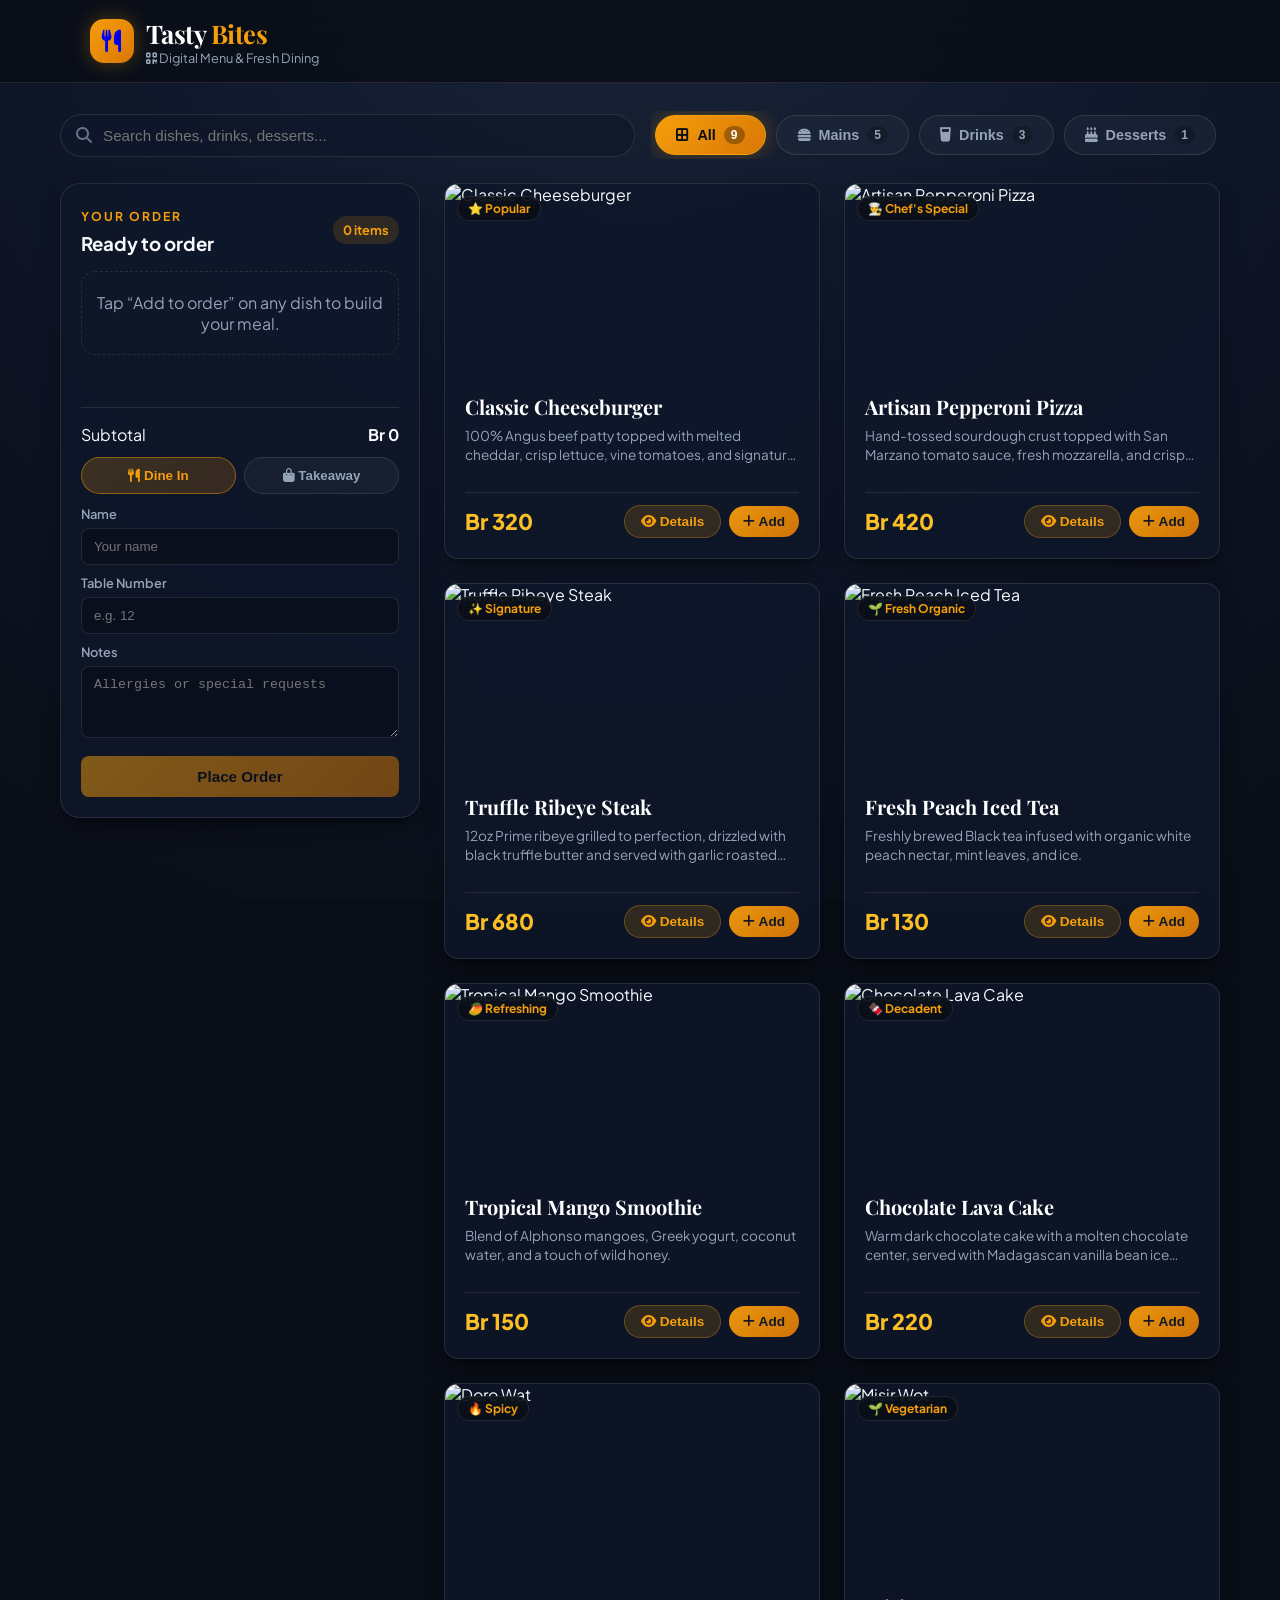
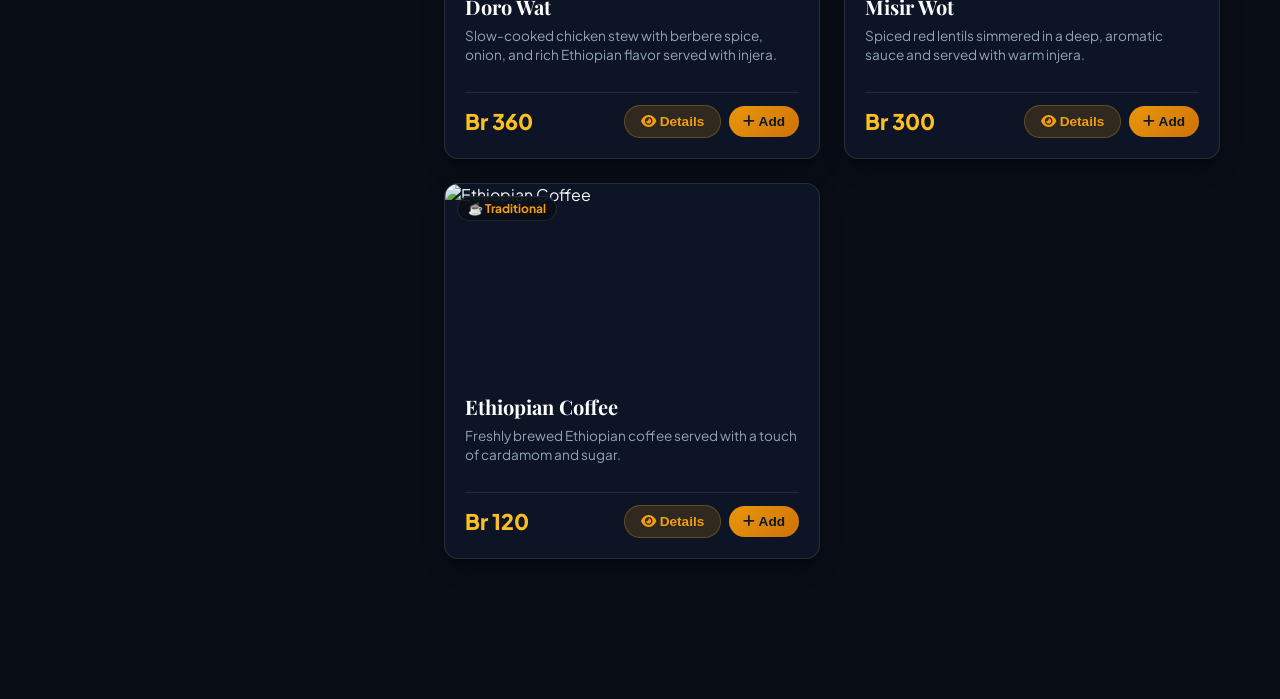
==== commit c2856017: "Refactor index.html structure and formatting" ====
--- a/index.html
+++ b/index.html
@@ -2,7 +2,7 @@
 <html lang="en">
 <head>
   <meta charset="UTF-8">
-  <meta name="viewport" content="width=device-width, initial-scale=1.0, maximum-scale=1.0, user-scalable=no">
+  <meta name="viewport" content="width=device-width, initial-scale=1.0">
   <title>Tasty Bites | Premium Digital Menu</title>
   <!-- FontAwesome & Styling -->
   <link rel="stylesheet" href="https://cdnjs.cloudflare.com/ajax/libs/font-awesome/6.5.2/css/all.min.css" crossorigin="anonymous" referrerpolicy="no-referrer">
@@ -52,20 +52,14 @@
       </nav>
     </div>
 
-    <!-- Mobile Drawer Overlay -->
-    <div id="orderOverlay" class="order-card-overlay" onclick="toggleMobileCart(false)"></div>
-
     <div class="ordering-shell">
-      <aside id="orderCard" class="order-card">
+      <aside class="order-card">
         <div class="order-card-header">
           <div>
             <p class="eyebrow">Your Order</p>
             <h3>Ready to order</h3>
           </div>
-          <div style="display:flex; align-items:center; gap:8px;">
-            <span class="order-pill" id="cartCountPill">0 items</span>
-            <button class="close-cart-mobile" onclick="toggleMobileCart(false)" style="display:none; border:none; background:transparent; color:#fff; font-size:1.3rem; cursor:pointer;" title="Close Cart">&times;</button>
-          </div>
+          <span class="order-pill" id="cartCountPill">0 items</span>
         </div>
 
         <div id="cartItemsList" class="cart-items-list">
@@ -114,16 +108,6 @@
     </div>
   </main>
 
-  <!-- Floating Mobile Order Bar -->
-  <div id="mobileCartBar" class="mobile-cart-bar" onclick="toggleMobileCart(true)">
-    <div style="display:flex; align-items:center; gap:8px;">
-      <i class="fa-solid fa-bag-shopping"></i>
-      <span>View Order</span>
-      <span class="mobile-cart-badge" id="mobileCartBadge">0</span>
-    </div>
-    <strong id="mobileCartTotal">Br 0</strong>
-  </div>
-
   <!-- Item Detail Modal -->
   <div id="itemModal" class="modal-overlay" onclick="closeModalOnBackdrop(event)">
     <div class="modal-card">
@@ -133,10 +117,10 @@
         <div id="modalBadge" class="badge-tag" style="position:static; display:inline-flex; margin-bottom:10px;">
           <i class="fa-solid fa-star"></i> Featured
         </div>
-        <h2 id="modalTitle" class="card-title" style="font-size:1.5rem; margin-bottom:8px;">Item Name</h2>
-        <p id="modalDesc" class="card-desc" style="line-clamp:initial; -webkit-line-clamp:initial; margin-bottom:16px; font-size:0.92rem;">Item description...</p>
-        <div style="display:flex; align-items:center; justify-content:space-between; gap:10px; margin-top:16px; padding-top:14px; border-top:1px solid var(--border-glass);">
-          <span id="modalPrice" class="card-price" style="font-size:1.5rem;">Br 0</span>
+        <h2 id="modalTitle" class="card-title" style="font-size:1.6rem; margin-bottom:8px;">Item Name</h2>
+        <p id="modalDesc" class="card-desc" style="line-clamp:initial; -webkit-line-clamp:initial; margin-bottom:16px; font-size:0.95rem;">Item description...</p>
+        <div style="display:flex; align-items:center; justify-content:space-between; gap:10px; margin-top:20px; padding-top:16px; border-top:1px solid var(--border-glass);">
+          <span id="modalPrice" class="card-price" style="font-size:1.6rem;">Br 0</span>
           <div class="card-actions">
             <button class="btn-detail" onclick="closeItemModal()">Close</button>
             <button id="modalAddToOrder" class="btn-order">Add to Order</button>
--- a/style.css
+++ b/style.css
@@ -49,10 +49,11 @@
   color: var(--text-main);
   font-family: 'Plus Jakarta Sans', -apple-system, BlinkMacSystemFont, sans-serif;
   min-height: 100vh;
-  padding-bottom: 90px;
+  padding-bottom: 80px;
   -webkit-font-smoothing: antialiased;
 }
 
+/* Glassmorphism utility */
 .glass {
   background: var(--surface-glass);
   backdrop-filter: blur(16px);
@@ -76,15 +77,16 @@
   box-shadow: var(--shadow-card), var(--shadow-glow);
 }
 
+/* Header & Navigation */
 .header {
   position: sticky;
   top: 0;
   z-index: 100;
-  background: rgba(9, 13, 22, 0.88);
+  background: rgba(9, 13, 22, 0.85);
   backdrop-filter: blur(20px);
   -webkit-backdrop-filter: blur(20px);
   border-bottom: 1px solid var(--border-glass);
-  padding: 14px 20px;
+  padding: 16px 24px;
 }
 
 .header-container {
@@ -93,41 +95,43 @@
   display: flex;
   align-items: center;
   justify-content: space-between;
+  gap: 16px;
+  flex-wrap: wrap;
+}
+
+.brand {
+  display: flex;
+  align-items: center;
   gap: 12px;
-}
-
-.brand {
-  display: flex;
-  align-items: center;
-  gap: 10px;
   text-decoration: none;
 }
 
 .brand-icon {
-  width: 42px;
-  height: 42px;
+  width: 44px;
+  height: 44px;
   border-radius: var(--radius-md);
   background: linear-gradient(135deg, #f59e0b, #d97706);
   display: flex;
   align-items: center;
   justify-content: center;
-  font-size: 1.3rem;
+  font-size: 1.4rem;
   box-shadow: var(--shadow-gold);
-  flex-shrink: 0;
 }
 
 .brand-title {
   font-family: 'Playfair Display', serif;
-  font-size: 1.5rem;
+  font-size: 1.6rem;
   font-weight: 700;
   color: #fff;
   letter-spacing: -0.02em;
 }
 
-.brand-title span { color: var(--primary); }
+.brand-title span {
+  color: var(--primary);
+}
 
 .brand-subtitle {
-  font-size: 0.78rem;
+  font-size: 0.8rem;
   color: var(--text-muted);
   display: block;
 }
@@ -135,20 +139,20 @@
 .header-actions {
   display: flex;
   align-items: center;
-  gap: 10px;
+  gap: 12px;
 }
 
 .nav-link {
   display: inline-flex;
   align-items: center;
-  gap: 6px;
-  padding: 8px 14px;
+  gap: 8px;
+  padding: 8px 16px;
   background: rgba(255, 255, 255, 0.05);
   border: 1px solid var(--border-glass);
   border-radius: var(--radius-full);
   color: var(--text-main);
   text-decoration: none;
-  font-size: 0.85rem;
+  font-size: 0.9rem;
   font-weight: 600;
   transition: var(--transition);
 }
@@ -160,10 +164,66 @@
   box-shadow: var(--shadow-gold);
 }
 
+.preview-modal {
+  position: fixed;
+  inset: 0;
+  background: rgba(2, 6, 23, 0.82);
+  backdrop-filter: blur(8px);
+  display: flex;
+  align-items: center;
+  justify-content: center;
+  padding: 20px;
+  z-index: 200;
+}
+
+.preview-modal.hidden {
+  display: none;
+}
+
+.preview-modal-content {
+  width: min(1100px, 100%);
+  height: min(85vh, 900px);
+  background: var(--surface-card);
+  border: 1px solid var(--border-glass);
+  border-radius: 20px;
+  overflow: hidden;
+  box-shadow: var(--shadow-glow);
+}
+
+.preview-modal-header {
+  display: flex;
+  align-items: center;
+  justify-content: space-between;
+  padding: 14px 18px;
+  border-bottom: 1px solid var(--border-glass);
+  background: rgba(15, 23, 42, 0.95);
+}
+
+.preview-modal-header h3 {
+  font-size: 1rem;
+  color: var(--text-main);
+}
+
+.preview-close {
+  border: none;
+  background: transparent;
+  color: var(--text-main);
+  font-size: 1.5rem;
+  cursor: pointer;
+}
+
+.preview-modal-content iframe {
+  width: 100%;
+  height: calc(100% - 56px);
+  border: 0;
+  background: #fff;
+}
+
+/* Main Container */
 .container {
   max-width: 1200px;
-  margin: 20px auto 60px;
-  padding: 0 16px;
+  margin: 28px auto 60px;
+  padding: 0 20px;
 }
 
 .ordering-shell {
@@ -175,7 +235,7 @@
 
 .order-card {
   position: sticky;
-  top: 86px;
+  top: 92px;
   padding: 20px;
   background: var(--surface-card);
   border: 1px solid var(--border-glass);
@@ -205,9 +265,7 @@
   flex-direction: column;
   gap: 10px;
   margin-bottom: 16px;
-  min-height: 100px;
-  max-height: 260px;
-  overflow-y: auto;
+  min-height: 120px;
 }
 
 .cart-item {
@@ -225,7 +283,6 @@
   font-weight: 700;
   color: #fff;
   margin-bottom: 3px;
-  font-size: 0.9rem;
 }
 
 .cart-item-meta {
@@ -249,10 +306,6 @@
   background: rgba(245, 158, 11, 0.18);
   color: var(--primary);
   cursor: pointer;
-  display: flex;
-  align-items: center;
-  justify-content: center;
-  font-weight: bold;
 }
 
 .cart-remove-btn {
@@ -260,7 +313,6 @@
   background: transparent;
   color: var(--text-muted);
   cursor: pointer;
-  padding: 4px;
 }
 
 .empty-cart {
@@ -269,7 +321,6 @@
   color: var(--text-muted);
   border: 1px dashed var(--border-glass);
   border-radius: var(--radius-md);
-  font-size: 0.88rem;
 }
 
 .order-summary {
@@ -300,7 +351,6 @@
   border-radius: var(--radius-full);
   cursor: pointer;
   font-weight: 700;
-  font-size: 0.85rem;
   transition: var(--transition);
 }
 
@@ -331,12 +381,11 @@
   border: 1px solid var(--border-glass);
   border-radius: var(--radius-sm);
   color: #fff;
-  font-size: 0.9rem;
 }
 
 .form-row textarea {
   resize: vertical;
-  min-height: 64px;
+  min-height: 72px;
 }
 
 .order-btn {
@@ -350,12 +399,14 @@
   box-shadow: none;
 }
 
-.menu-section { min-width: 0; }
+.menu-section {
+  min-width: 0;
+}
 
 .card-actions {
   display: flex;
   align-items: center;
-  gap: 6px;
+  gap: 8px;
   flex-wrap: wrap;
 }
 
@@ -376,19 +427,93 @@
   box-shadow: var(--shadow-gold);
 }
 
+.admin-hero {
+  padding: 28px;
+  margin-bottom: 24px;
+  display: flex;
+  justify-content: space-between;
+  align-items: flex-start;
+  gap: 20px;
+  flex-wrap: wrap;
+  background: linear-gradient(135deg, rgba(245, 158, 11, 0.16), rgba(15, 23, 42, 0.9));
+}
+
+.eyebrow {
+  display: inline-block;
+  margin-bottom: 8px;
+  font-size: 0.76rem;
+  font-weight: 700;
+  letter-spacing: 0.16em;
+  text-transform: uppercase;
+  color: var(--primary);
+}
+
+.admin-hero h2 {
+  font-family: 'Playfair Display', serif;
+  font-size: clamp(1.5rem, 3vw, 2.25rem);
+  margin-bottom: 8px;
+}
+
+.admin-hero p {
+  color: var(--text-muted);
+  max-width: 620px;
+  line-height: 1.6;
+}
+
+.hero-pill-row {
+  display: flex;
+  flex-wrap: wrap;
+  gap: 10px;
+}
+
+.hero-pill {
+  display: inline-flex;
+  align-items: center;
+  gap: 8px;
+  padding: 8px 12px;
+  border-radius: var(--radius-full);
+  border: 1px solid var(--border-glass);
+  background: rgba(255, 255, 255, 0.06);
+  font-size: 0.85rem;
+  color: var(--text-main);
+}
+
+.admin-section {
+  margin-top: 8px;
+}
+
+.section-header {
+  display: flex;
+  justify-content: space-between;
+  align-items: center;
+  gap: 16px;
+  margin-bottom: 16px;
+  flex-wrap: wrap;
+}
+
+.admin-search {
+  min-width: 260px;
+  max-width: 320px;
+}
+
+.admin-search input {
+  padding-left: 42px;
+}
+
+/* Search and Controls Bar */
 .controls-bar {
   display: flex;
   flex-wrap: wrap;
   align-items: center;
   justify-content: space-between;
-  gap: 14px;
-  margin-bottom: 20px;
+  gap: 16px;
+  margin-bottom: 24px;
 }
 
 .search-box {
   position: relative;
   flex: 1;
-  min-width: 240px;
+  min-width: 260px;
 }
 
 .search-box input {
@@ -398,7 +523,7 @@
   border: 1px solid var(--border-glass);
   border-radius: var(--radius-full);
   color: #fff;
-  font-size: 0.92rem;
+  font-size: 0.95rem;
   outline: none;
   transition: var(--transition);
 }
@@ -414,36 +539,42 @@
   top: 50%;
   transform: translateY(-50%);
   color: var(--text-dim);
-  font-size: 0.95rem;
-}
-
+  font-size: 1rem;
+}
+
+/* Category Filter Navigation */
 .categories {
   display: flex;
   align-items: center;
-  gap: 8px;
+  gap: 10px;
   overflow-x: auto;
-  padding: 4px 2px;
+  padding: 4px;
   scrollbar-width: none;
-  -webkit-overflow-scrolling: touch;
-}
-
-.categories::-webkit-scrollbar { display: none; }
+}
+
+.categories::-webkit-scrollbar {
+  display: none;
+}
 
 .cat-btn {
   display: inline-flex;
   align-items: center;
-  gap: 6px;
-  padding: 9px 16px;
+  gap: 8px;
+  padding: 10px 20px;
   background: rgba(30, 41, 59, 0.6);
   border: 1px solid var(--border-glass);
   border-radius: var(--radius-full);
   color: var(--text-muted);
-  font-size: 0.85rem;
+  font-size: 0.9rem;
   font-weight: 600;
   cursor: pointer;
   white-space: nowrap;
   transition: var(--transition);
-  min-height: 40px;
+}
+
+.cat-btn:hover {
+  background: rgba(255, 255, 255, 0.08);
+  color: #fff;
 }
 
 .cat-btn.active {
@@ -455,31 +586,37 @@
 }
 
 .cat-count {
-  padding: 2px 6px;
+  padding: 2px 7px;
   border-radius: 10px;
   background: rgba(0, 0, 0, 0.2);
-  font-size: 0.72rem;
-}
-
+  font-size: 0.75rem;
+}
+
+.cat-btn.active .cat-count {
+  background: rgba(0, 0, 0, 0.3);
+  color: #fff;
+}
+
+/* Menu Grid Layout */
 .menu-grid {
   display: grid;
-  grid-template-columns: repeat(auto-fill, minmax(260px, 1fr));
-  gap: 20px;
-}
-
+  grid-template-columns: repeat(auto-fill, minmax(280px, 1fr));
+  gap: 24px;
+}
+
+/* Card Styling */
 .card {
   position: relative;
   display: flex;
   flex-direction: column;
   height: 100%;
   overflow: hidden;
-  cursor: pointer;
 }
 
 .card-image-wrap {
   position: relative;
   width: 100%;
-  height: 180px;
+  height: 190px;
   overflow: hidden;
 }
 
@@ -490,18 +627,20 @@
   transition: transform 0.5s ease;
 }
 
-.card:hover .card-image-wrap img { transform: scale(1.08); }
+.card:hover .card-image-wrap img {
+  transform: scale(1.08);
+}
 
 .badge-tag {
   position: absolute;
-  top: 10px;
-  left: 10px;
-  background: rgba(9, 13, 22, 0.88);
+  top: 12px;
+  left: 12px;
+  background: rgba(9, 13, 22, 0.85);
   backdrop-filter: blur(8px);
   border: 1px solid var(--border-glass);
-  padding: 4px 8px;
+  padding: 4px 10px;
   border-radius: var(--radius-full);
-  font-size: 0.72rem;
+  font-size: 0.75rem;
   font-weight: 700;
   color: var(--primary);
   display: flex;
@@ -510,24 +649,28 @@
 }
 
 .card-body {
-  padding: 16px;
+  padding: 20px;
   display: flex;
   flex-direction: column;
   flex-grow: 1;
   justify-content: space-between;
 }
 
+.card-header {
+  margin-bottom: 12px;
+}
+
 .card-title {
   font-family: 'Playfair Display', serif;
-  font-size: 1.18rem;
+  font-size: 1.25rem;
   font-weight: 700;
   color: #fff;
   line-height: 1.3;
-  margin-bottom: 4px;
+  margin-bottom: 6px;
 }
 
 .card-desc {
-  font-size: 0.82rem;
+  font-size: 0.85rem;
   color: var(--text-muted);
   line-height: 1.4;
   display: -webkit-box;
@@ -541,39 +684,47 @@
   display: flex;
   align-items: center;
   justify-content: space-between;
-  margin-top: 12px;
-  padding-top: 10px;
+  margin-top: 16px;
+  padding-top: 12px;
   border-top: 1px solid var(--border-glass);
 }
 
 .card-price {
-  font-size: 1.25rem;
+  font-size: 1.35rem;
   font-weight: 800;
   color: var(--accent-gold);
+  font-family: 'Plus Jakarta Sans', sans-serif;
 }
 
 .btn-detail {
-  padding: 8px 14px;
+  padding: 8px 16px;
   background: rgba(245, 158, 11, 0.15);
   border: 1px solid rgba(245, 158, 11, 0.3);
   color: var(--primary);
   border-radius: var(--radius-full);
-  font-size: 0.82rem;
+  font-size: 0.85rem;
   font-weight: 600;
   cursor: pointer;
   transition: var(--transition);
 }
 
+.btn-detail:hover {
+  background: var(--primary);
+  color: #000;
+  box-shadow: var(--shadow-gold);
+}
+
+/* Modal Popup */
 .modal-overlay {
   position: fixed;
   inset: 0;
-  background: rgba(0, 0, 0, 0.78);
+  background: rgba(0, 0, 0, 0.75);
   backdrop-filter: blur(10px);
-  z-index: 300;
+  z-index: 200;
   display: flex;
   align-items: center;
   justify-content: center;
-  padding: 16px;
+  padding: 20px;
   opacity: 0;
   pointer-events: none;
   transition: opacity 0.3s ease;
@@ -586,33 +737,34 @@
 
 .modal-card {
   width: 100%;
-  max-width: 480px;
+  max-width: 500px;
   background: #0f172a;
   border: 1px solid var(--border-glass-bright);
   border-radius: var(--radius-lg);
   overflow: hidden;
   box-shadow: var(--shadow-glow);
-  transform: scale(0.92);
+  transform: scale(0.9);
   transition: transform 0.3s cubic-bezier(0.175, 0.885, 0.32, 1.275);
-  position: relative;
-  max-height: 90vh;
-  overflow-y: auto;
-}
-
-.modal-overlay.active .modal-card { transform: scale(1); }
+}
+
+.modal-overlay.active .modal-card {
+  transform: scale(1);
+}
 
 .modal-img {
   width: 100%;
-  height: 200px;
+  height: 220px;
   object-fit: cover;
 }
 
-.modal-body { padding: 20px; }
+.modal-body {
+  padding: 24px;
+}
 
 .modal-close {
   position: absolute;
-  top: 14px;
-  right: 14px;
+  top: 16px;
+  right: 16px;
   width: 36px;
   height: 36px;
   border-radius: 50%;
@@ -624,74 +776,36 @@
   align-items: center;
   justify-content: center;
   cursor: pointer;
-  z-index: 10;
-}
-
-/* Floating Mobile Order Bar */
-.mobile-cart-bar {
-  display: none;
-  position: fixed;
-  bottom: 16px;
-  left: 16px;
-  right: 16px;
-  z-index: 150;
-  background: linear-gradient(135deg, #f59e0b, #d97706);
-  color: #090d16;
-  padding: 12px 20px;
-  border-radius: var(--radius-full);
-  box-shadow: 0 10px 30px rgba(245, 158, 11, 0.45);
-  align-items: center;
-  justify-content: space-between;
-  cursor: pointer;
-  font-weight: 700;
-  font-size: 0.95rem;
   transition: var(--transition);
 }
 
-.mobile-cart-bar.active {
-  display: flex;
-  animation: slideUp 0.3s ease;
-}
-
-.mobile-cart-badge {
-  background: rgba(9, 13, 22, 0.85);
-  color: var(--primary);
-  padding: 4px 10px;
-  border-radius: var(--radius-full);
-  font-size: 0.82rem;
-}
-
-@keyframes slideUp {
-  from { transform: translateY(100%); opacity: 0; }
-  to { transform: translateY(0); opacity: 1; }
-}
-
-.order-card-overlay { display: none; }
-
-/* Admin Dashboard */
+.modal-close:hover {
+  background: var(--danger);
+}
+
+/* Admin Dashboard Specifics */
 .stats-grid {
   display: grid;
-  grid-template-columns: repeat(auto-fit, minmax(180px, 1fr));
-  gap: 14px;
-  margin-bottom: 24px;
+  grid-template-columns: repeat(auto-fit, minmax(200px, 1fr));
+  gap: 16px;
+  margin-bottom: 28px;
 }
 
 .stat-card {
-  padding: 16px;
-  display: flex;
-  align-items: center;
-  gap: 14px;
+  padding: 20px;
+  display: flex;
+  align-items: center;
+  gap: 16px;
 }
 
 .stat-icon {
-  width: 48px;
-  height: 48px;
+  width: 52px;
+  height: 52px;
   border-radius: var(--radius-md);
   display: flex;
   align-items: center;
   justify-content: center;
-  font-size: 1.3rem;
-  flex-shrink: 0;
+  font-size: 1.5rem;
 }
 
 .stat-icon.total { background: rgba(59, 130, 246, 0.15); color: #60a5fa; }
@@ -699,67 +813,227 @@
 .stat-icon.sold { background: rgba(239, 68, 68, 0.15); color: #f87171; }
 .stat-icon.avg { background: rgba(245, 158, 11, 0.15); color: #fbbf24; }
 
-.stat-value { font-size: 1.4rem; font-weight: 800; color: #fff; }
-.stat-label { font-size: 0.78rem; color: var(--text-muted); text-transform: uppercase; }
-
-.add-item-card { padding: 20px; margin-bottom: 24px; }
-.section-title { font-family: 'Playfair Display', serif; font-size: 1.3rem; color: #fff; margin-bottom: 14px; }
+.stat-value {
+  font-size: 1.6rem;
+  font-weight: 800;
+  color: #fff;
+}
+
+.stat-label {
+  font-size: 0.8rem;
+  color: var(--text-muted);
+  text-transform: uppercase;
+  letter-spacing: 0.05em;
+}
+
+/* Admin Form Card */
+.add-item-card {
+  padding: 24px;
+  margin-bottom: 28px;
+}
+
+.section-title {
+  font-family: 'Playfair Display', serif;
+  font-size: 1.4rem;
+  color: #fff;
+  margin-bottom: 16px;
+  display: flex;
+  align-items: center;
+  gap: 10px;
+}
 
 .add-form {
   display: grid;
-  grid-template-columns: repeat(auto-fit, minmax(180px, 1fr));
-  gap: 12px;
-}
-
-.form-group { display: flex; flex-direction: column; gap: 6px; }
-.form-group.full-width { grid-column: 1 / -1; }
-.form-group label { font-size: 0.78rem; color: var(--text-muted); font-weight: 600; }
-
-.add-form input, .add-form select, .add-form textarea {
+  grid-template-columns: repeat(auto-fit, minmax(200px, 1fr));
+  gap: 14px;
+}
+
+.form-group {
+  display: flex;
+  flex-direction: column;
+  gap: 6px;
+}
+
+.form-group.full-width {
+  grid-column: 1 / -1;
+}
+
+.form-group label {
+  font-size: 0.8rem;
+  color: var(--text-muted);
+  font-weight: 600;
+}
+
+.add-form input,
+.add-form select,
+.add-form textarea {
   width: 100%;
+  padding: 12px 14px;
+  background: rgba(9, 13, 22, 0.6);
+  border: 1px solid var(--border-glass);
+  border-radius: var(--radius-sm);
+  color: #fff;
+  font-size: 0.9rem;
+  outline: none;
+  transition: var(--transition);
+}
+
+.add-form input:focus,
+.add-form select:focus,
+.add-form textarea:focus {
+  border-color: var(--primary);
+  box-shadow: 0 0 0 3px var(--primary-glow);
+}
+
+.add-form textarea {
+  min-height: 96px;
+  resize: vertical;
+}
+
+.add-form input[type="file"] {
   padding: 10px 12px;
-  background: rgba(9, 13, 22, 0.6);
-  border: 1px solid var(--border-glass);
-  border-radius: var(--radius-sm);
-  color: #fff;
-  font-size: 0.88rem;
+  cursor: pointer;
 }
 
 .btn-primary {
-  padding: 12px 20px;
+  padding: 12px 24px;
   background: linear-gradient(135deg, #f59e0b, #d97706);
   border: none;
   border-radius: var(--radius-sm);
   color: #090d16;
-  font-size: 0.92rem;
+  font-size: 0.95rem;
   font-weight: 700;
   cursor: pointer;
+  transition: var(--transition);
   box-shadow: var(--shadow-gold);
   grid-column: 1 / -1;
-  min-height: 44px;
-}
-
+}
+
+.btn-primary:hover {
+  transform: translateY(-2px);
+  box-shadow: 0 0 25px rgba(245, 158, 11, 0.5);
+}
+
+/* Admin Item List Rows */
 .admin-item-row {
   display: flex;
   align-items: center;
   justify-content: space-between;
-  gap: 14px;
-  padding: 14px;
-  margin-bottom: 12px;
+  gap: 16px;
+  padding: 16px;
+  margin-bottom: 14px;
   flex-wrap: wrap;
 }
 
-.admin-item-info { display: flex; align-items: center; gap: 12px; flex: 1; min-width: 200px; }
-.admin-item-info img { width: 56px; height: 56px; border-radius: var(--radius-sm); object-fit: cover; }
-
-.admin-controls { display: flex; align-items: center; gap: 12px; flex-wrap: wrap; }
-
-.switch { position: relative; display: inline-block; width: 50px; height: 26px; }
-.switch input { opacity: 0; width: 0; height: 0; }
-.slider { position: absolute; cursor: pointer; inset: 0; background-color: rgba(239, 68, 68, 0.3); border: 1px solid rgba(239, 68, 68, 0.5); transition: .3s; border-radius: 34px; }
-.slider:before { position: absolute; content: ""; height: 18px; width: 18px; left: 3px; bottom: 3px; background-color: #fff; transition: .3s; border-radius: 50%; }
-input:checked + .slider { background-color: rgba(16, 185, 129, 0.3); border-color: rgba(16, 185, 129, 0.6); }
-input:checked + .slider:before { transform: translateX(22px); background-color: var(--success); }
+.admin-item-info {
+  display: flex;
+  align-items: center;
+  gap: 16px;
+  flex: 1;
+  min-width: 220px;
+}
+
+.admin-item-info img {
+  width: 64px;
+  height: 64px;
+  border-radius: var(--radius-sm);
+  object-fit: cover;
+  border: 1px solid var(--border-glass);
+}
+
+.admin-item-details h4 {
+  font-size: 1.05rem;
+  color: #fff;
+  margin-bottom: 4px;
+}
+
+.admin-item-details span {
+  font-size: 0.8rem;
+  color: var(--text-dim);
+  background: rgba(255, 255, 255, 0.05);
+  padding: 2px 8px;
+  border-radius: var(--radius-full);
+}
+
+.admin-controls {
+  display: flex;
+  align-items: center;
+  gap: 16px;
+  flex-wrap: wrap;
+}
+
+.price-input-wrap {
+  display: flex;
+  align-items: center;
+  gap: 6px;
+  background: rgba(9, 13, 22, 0.6);
+  border: 1px solid var(--border-glass);
+  padding: 6px 10px;
+  border-radius: var(--radius-sm);
+}
+
+.price-input-wrap span {
+  color: var(--primary);
+  font-weight: bold;
+}
+
+.price-input {
+  width: 70px;
+  background: transparent;
+  border: none;
+  color: #fff;
+  font-weight: 700;
+  font-size: 0.95rem;
+  outline: none;
+  text-align: right;
+}
+
+/* Modern Toggle Switch */
+.switch {
+  position: relative;
+  display: inline-block;
+  width: 52px;
+  height: 28px;
+}
+
+.switch input {
+  opacity: 0;
+  width: 0;
+  height: 0;
+}
+
+.slider {
+  position: absolute;
+  cursor: pointer;
+  inset: 0;
+  background-color: rgba(239, 68, 68, 0.3);
+  border: 1px solid rgba(239, 68, 68, 0.5);
+  transition: .3s cubic-bezier(0.4, 0, 0.2, 1);
+  border-radius: 34px;
+}
+
+.slider:before {
+  position: absolute;
+  content: "";
+  height: 20px;
+  width: 20px;
+  left: 3px;
+  bottom: 3px;
+  background-color: #fff;
+  transition: .3s cubic-bezier(0.4, 0, 0.2, 1);
+  border-radius: 50%;
+  box-shadow: 0 2px 4px rgba(0,0,0,0.2);
+}
+
+input:checked + .slider {
+  background-color: rgba(16, 185, 129, 0.3);
+  border-color: rgba(16, 185, 129, 0.6);
+}
+
+input:checked + .slider:before {
+  transform: translateX(24px);
+  background-color: var(--success);
+}
 
 .btn-delete {
   width: 36px;
@@ -772,105 +1046,205 @@
   display: flex;
   align-items: center;
   justify-content: center;
-}
-
+  transition: var(--transition);
+}
+
+.btn-delete:hover {
+  background: var(--danger);
+  color: #fff;
+  box-shadow: var(--danger-glow);
+}
+
+.btn-reset {
+  background: rgba(255, 255, 255, 0.05);
+  border: 1px solid var(--border-glass);
+  color: var(--text-muted);
+  padding: 8px 16px;
+  border-radius: var(--radius-full);
+  font-size: 0.85rem;
+  cursor: pointer;
+  transition: var(--transition);
+}
+
+.btn-reset:hover {
+  background: rgba(255, 255, 255, 0.15);
+  color: #fff;
+}
+
+/* Toast Notification */
 .toast-container {
   position: fixed;
-  bottom: 20px;
-  right: 20px;
-  z-index: 400;
+  bottom: 24px;
+  right: 24px;
+  z-index: 300;
   display: flex;
   flex-direction: column;
-  gap: 8px;
-  max-width: 90vw;
+  gap: 10px;
 }
 
 .toast {
-  padding: 12px 18px;
+  padding: 14px 20px;
   background: #0f172a;
   border: 1px solid var(--primary);
   border-radius: var(--radius-md);
   color: #fff;
-  font-size: 0.88rem;
+  font-size: 0.9rem;
   font-weight: 600;
   box-shadow: var(--shadow-glow);
   display: flex;
   align-items: center;
+  gap: 10px;
+  animation: slideIn 0.3s cubic-bezier(0.175, 0.885, 0.32, 1.275);
+}
+
+@keyframes slideIn {
+  from { transform: translateX(100%); opacity: 0; }
+  to { transform: translateX(0); opacity: 1; }
+}
+
+/* Empty state */
+.empty-state {
+  text-align: center;
+  padding: 60px 20px;
+  grid-column: 1 / -1;
+  color: var(--text-muted);
+}
+
+.admin-orders-list {
+  display: grid;
+  gap: 14px;
+}
+
+.order-card-admin {
+  padding: 18px;
+}
+
+.order-admin-header {
+  display: flex;
+  align-items: center;
+  justify-content: space-between;
+  gap: 12px;
+  margin-bottom: 10px;
+}
+
+.order-admin-header h4 {
+  color: #fff;
+  margin-bottom: 4px;
+}
+
+.order-admin-header p {
+  color: var(--text-muted);
+  font-size: 0.9rem;
+}
+
+.order-status {
+  padding: 6px 10px;
+  border-radius: var(--radius-full);
+  font-size: 0.78rem;
+  font-weight: 700;
+  text-transform: uppercase;
+}
+
+.order-status.pending {
+  background: rgba(245, 158, 11, 0.16);
+  color: var(--primary);
+}
+
+.order-status.preparing {
+  background: rgba(59, 130, 246, 0.16);
+  color: #60a5fa;
+}
+
+.order-status.ready {
+  background: rgba(16, 185, 129, 0.16);
+  color: var(--success);
+}
+
+.order-status.completed {
+  background: rgba(148, 163, 184, 0.16);
+  color: var(--text-muted);
+}
+
+.order-admin-items {
+  display: flex;
+  flex-wrap: wrap;
   gap: 8px;
-  animation: slideIn 0.3s cubic-bezier(0.175, 0.885, 0.32, 1.275);
-}
-
-/* ==========================================
-   MOBILE RESPONSIVENESS BREAKPOINTS
-   ========================================== */
-
+  margin-bottom: 12px;
+}
+
+.order-admin-item {
+  padding: 6px 10px;
+  border-radius: var(--radius-full);
+  background: rgba(255, 255, 255, 0.05);
+  color: var(--text-muted);
+  font-size: 0.85rem;
+}
+
+.order-admin-footer {
+  display: flex;
+  justify-content: space-between;
+  align-items: center;
+  gap: 12px;
+  flex-wrap: wrap;
+}
+
+.order-notes {
+  color: var(--text-muted);
+  margin-top: 4px;
+  font-size: 0.85rem;
+}
+
+.order-admin-actions {
+  display: flex;
+  gap: 8px;
+  flex-wrap: wrap;
+}
+
+.btn-order.small,
+.btn-detail.small,
+.btn-delete.small {
+  padding: 7px 10px;
+  font-size: 0.8rem;
+}
+
+.empty-state-icon {
+  font-size: 3rem;
+  margin-bottom: 12px;
+  opacity: 0.6;
+}
+
+/* Mobile responsive */
 @media (max-width: 900px) {
-  .ordering-shell { grid-template-columns: 1fr; }
-
-  .order-card-overlay {
-    position: fixed;
-    inset: 0;
-    background: rgba(2, 6, 23, 0.75);
-    backdrop-filter: blur(6px);
-    z-index: 180;
-    opacity: 0;
-    pointer-events: none;
-    transition: opacity 0.3s ease;
+  .ordering-shell {
+    grid-template-columns: 1fr;
   }
 
-  .order-card-overlay.active {
-    display: block;
-    opacity: 1;
-    pointer-events: auto;
+  .order-card {
+    position: static;
   }
-
-  .order-card {
-    position: fixed;
-    inset: auto 0 0 0;
-    z-index: 200;
-    border-radius: 20px 20px 0 0;
-    max-height: 85vh;
-    overflow-y: auto;
-    transform: translateY(100%);
-    transition: transform 0.35s cubic-bezier(0.16, 1, 0.3, 1);
-    box-shadow: 0 -10px 40px rgba(0, 0, 0, 0.7);
-    border-bottom: none;
+}
+
+@media (max-width: 640px) {
+  .header-container {
+    flex-direction: column;
+    align-items: flex-start;
   }
-
-  .order-card.open { transform: translateY(0); }
-
-  .close-cart-mobile { display: flex !important; }
-}
-
-@media (max-width: 640px) {
-  .container { padding: 0 12px; margin-top: 14px; }
-  .header { padding: 10px 14px; }
-  .brand-title { font-size: 1.25rem; }
-  .brand-icon { width: 36px; height: 36px; font-size: 1.1rem; }
-  .controls-bar { gap: 10px; margin-bottom: 16px; }
-
-  /* 2-Column Mobile Food Grid */
-  .menu-grid {
-    grid-template-columns: repeat(2, 1fr);
-    gap: 12px;
+  .controls-bar {
+    flex-direction: column;
+    align-items: stretch;
   }
-
-  .card-image-wrap { height: 125px; }
-  .card-body { padding: 10px; }
-  .card-title { font-size: 0.95rem; }
-  .card-desc { font-size: 0.75rem; -webkit-line-clamp: 2; }
-  .card-price { font-size: 1.1rem; }
-  .btn-order, .btn-detail { padding: 6px 10px; font-size: 0.78rem; }
-  .badge-tag { font-size: 0.68rem; padding: 2px 6px; }
-
-  /* Admin Dashboard Mobile */
-  .stats-grid { grid-template-columns: repeat(2, 1fr); gap: 8px; }
-  .stat-card { padding: 10px 12px; gap: 10px; }
-  .stat-icon { width: 38px; height: 38px; font-size: 1.05rem; }
-  .stat-value { font-size: 1.2rem; }
-  .stat-label { font-size: 0.7rem; }
-
-  .admin-item-row { flex-direction: column; align-items: flex-start; }
-  .admin-controls { width: 100%; justify-content: space-between; }
-  .toast-container { bottom: 80px; right: 12px; left: 12px; }
-}
+  .admin-item-row {
+    flex-direction: column;
+    align-items: flex-start;
+  }
+  .admin-controls {
+    width: 100%;
+    justify-content: space-between;
+  }
+  .cart-item {
+    grid-template-columns: 1fr auto;
+  }
+  .cart-remove-btn {
+    grid-column: 2;
+  }
+}
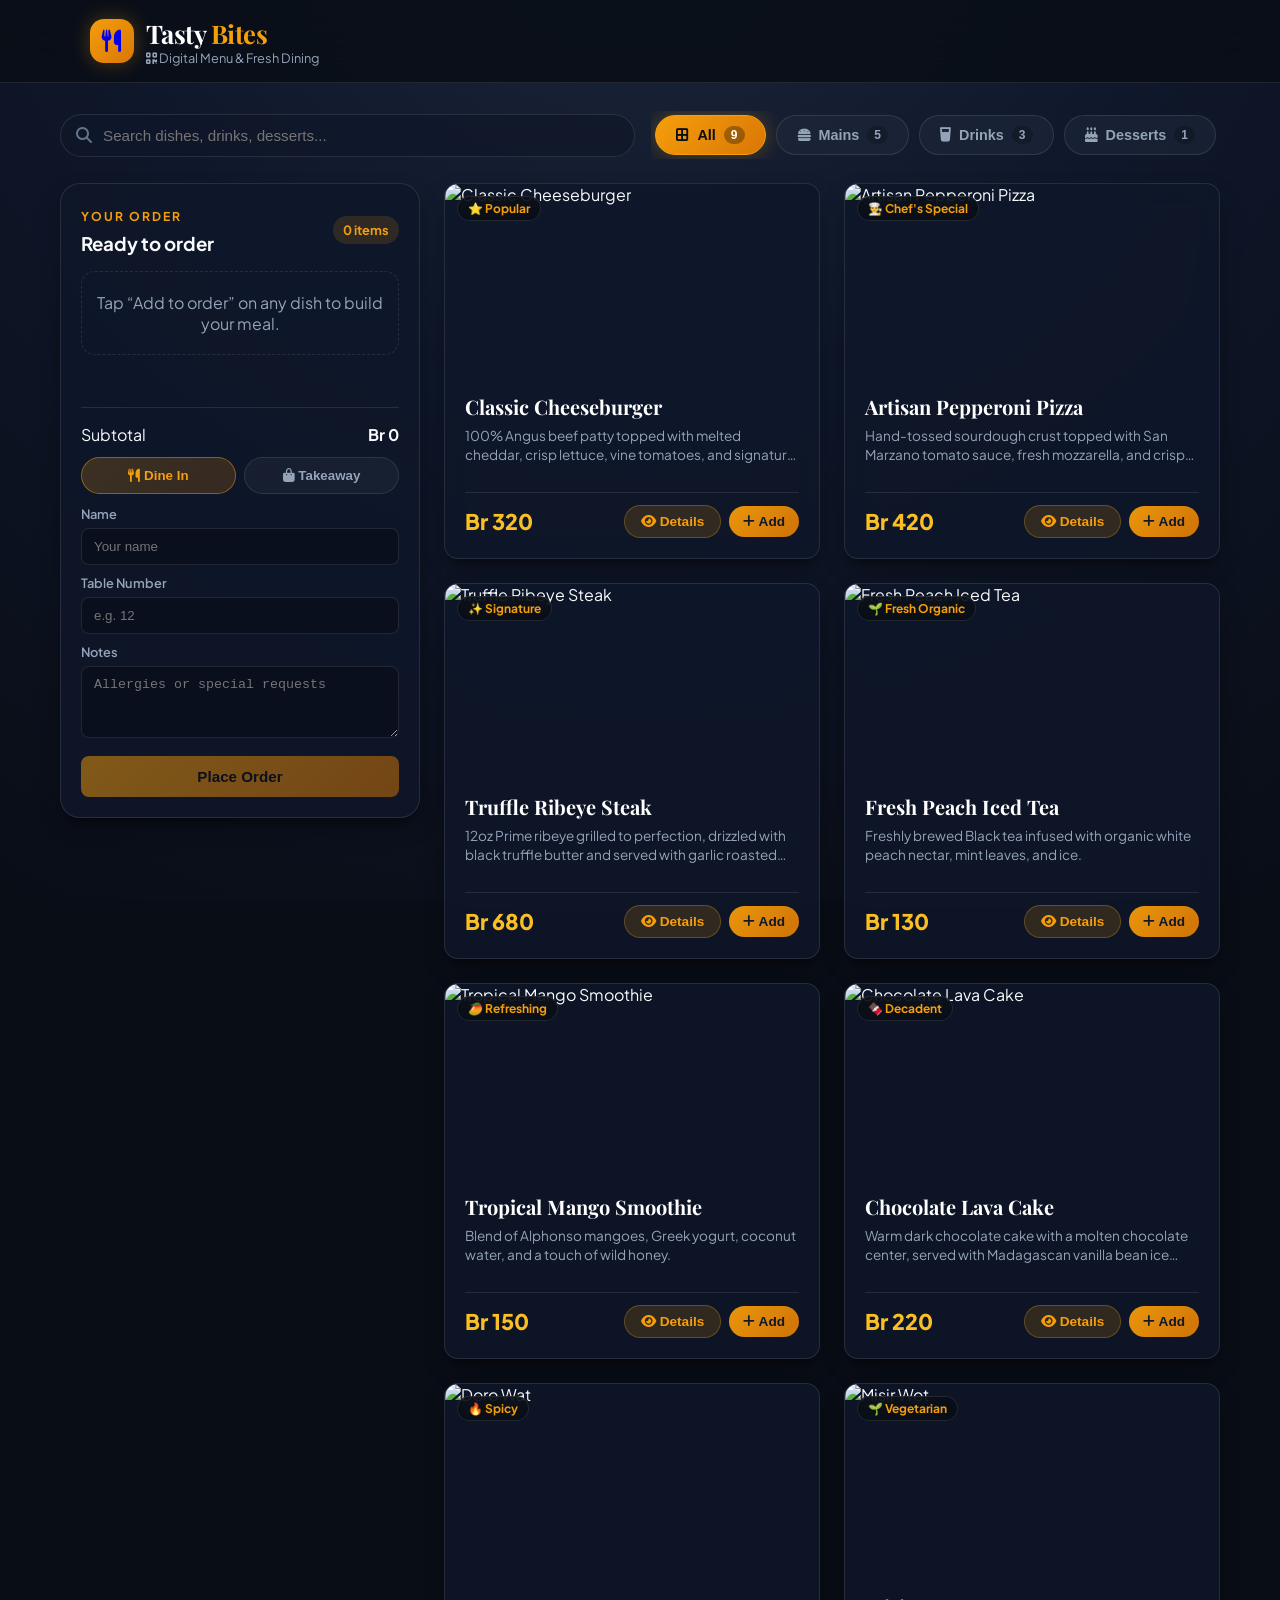
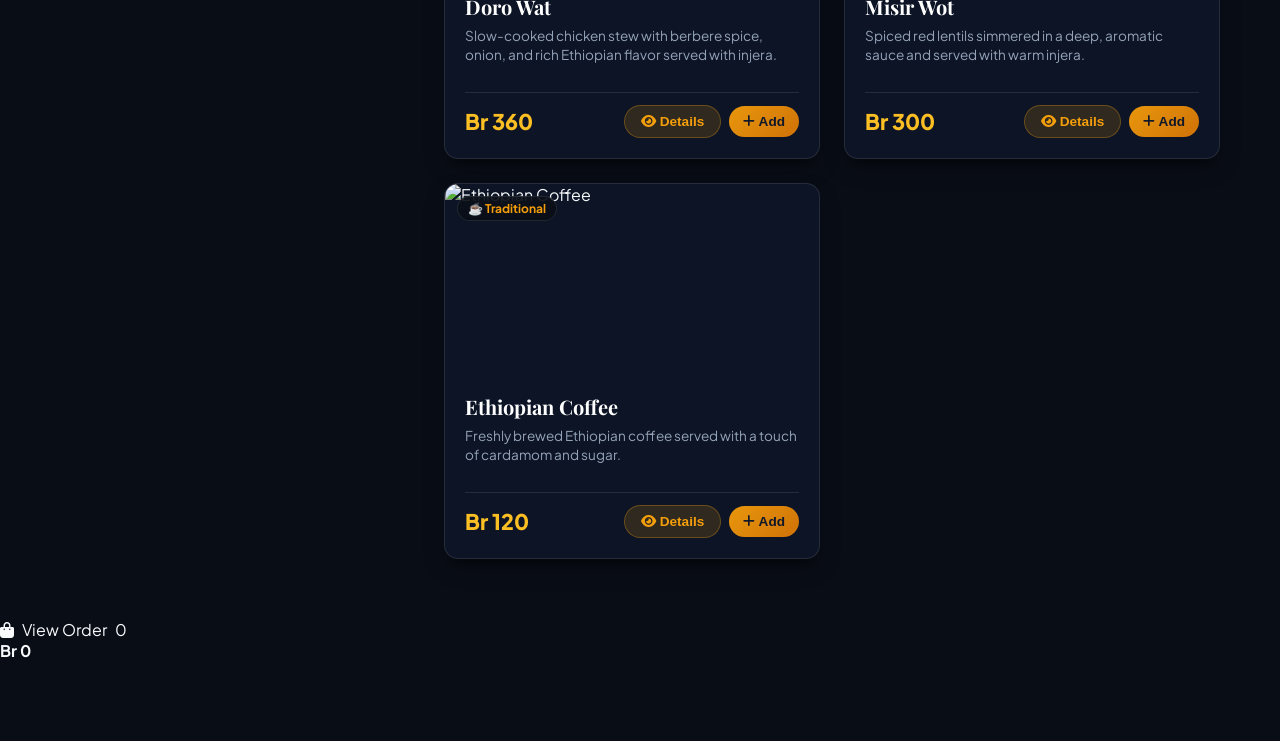
==== commit 27f43d99: "Update index.html" ====
--- a/index.html
+++ b/index.html
@@ -2,7 +2,7 @@
 <html lang="en">
 <head>
   <meta charset="UTF-8">
-  <meta name="viewport" content="width=device-width, initial-scale=1.0">
+  <meta name="viewport" content="width=device-width, initial-scale=1.0, maximum-scale=1.0, user-scalable=no">
   <title>Tasty Bites | Premium Digital Menu</title>
   <!-- FontAwesome & Styling -->
   <link rel="stylesheet" href="https://cdnjs.cloudflare.com/ajax/libs/font-awesome/6.5.2/css/all.min.css" crossorigin="anonymous" referrerpolicy="no-referrer">
@@ -23,11 +23,15 @@
           <span class="brand-subtitle"><i class="fa-solid fa-qrcode"></i> Digital Menu & Fresh Dining</span>
         </div>
       </a>
+      <div id="headerTableBadge" class="table-badge-header" style="display:none;"></div>
     </div>
   </header>
 
   <!-- Main Content Area -->
   <main class="container">
+    <!-- Active Live Order Tracker Banner (Customer Progress Tracker) -->
+    <div id="activeOrderTracker" style="display:none; margin-bottom: 20px;"></div>
+
     <!-- Controls & Search Bar -->
     <div class="controls-bar">
       <div class="search-box">
@@ -52,14 +56,20 @@
       </nav>
     </div>
 
+    <!-- Mobile Drawer Overlay -->
+    <div id="orderOverlay" class="order-card-overlay" onclick="toggleMobileCart(false)"></div>
+
     <div class="ordering-shell">
-      <aside class="order-card">
+      <aside id="orderCard" class="order-card">
         <div class="order-card-header">
           <div>
             <p class="eyebrow">Your Order</p>
             <h3>Ready to order</h3>
           </div>
-          <span class="order-pill" id="cartCountPill">0 items</span>
+          <div style="display:flex; align-items:center; gap:8px;">
+            <span class="order-pill" id="cartCountPill">0 items</span>
+            <button class="close-cart-mobile" onclick="toggleMobileCart(false)" style="display:none; border:none; background:transparent; color:#fff; font-size:1.3rem; cursor:pointer;" title="Close Cart">&times;</button>
+          </div>
         </div>
 
         <div id="cartItemsList" class="cart-items-list">
@@ -108,6 +118,16 @@
     </div>
   </main>
 
+  <!-- Floating Mobile Order Bar -->
+  <div id="mobileCartBar" class="mobile-cart-bar" onclick="toggleMobileCart(true)">
+    <div style="display:flex; align-items:center; gap:8px;">
+      <i class="fa-solid fa-bag-shopping"></i>
+      <span>View Order</span>
+      <span class="mobile-cart-badge" id="mobileCartBadge">0</span>
+    </div>
+    <strong id="mobileCartTotal">Br 0</strong>
+  </div>
+
   <!-- Item Detail Modal -->
   <div id="itemModal" class="modal-overlay" onclick="closeModalOnBackdrop(event)">
     <div class="modal-card">
@@ -117,10 +137,10 @@
         <div id="modalBadge" class="badge-tag" style="position:static; display:inline-flex; margin-bottom:10px;">
           <i class="fa-solid fa-star"></i> Featured
         </div>
-        <h2 id="modalTitle" class="card-title" style="font-size:1.6rem; margin-bottom:8px;">Item Name</h2>
-        <p id="modalDesc" class="card-desc" style="line-clamp:initial; -webkit-line-clamp:initial; margin-bottom:16px; font-size:0.95rem;">Item description...</p>
-        <div style="display:flex; align-items:center; justify-content:space-between; gap:10px; margin-top:20px; padding-top:16px; border-top:1px solid var(--border-glass);">
-          <span id="modalPrice" class="card-price" style="font-size:1.6rem;">Br 0</span>
+        <h2 id="modalTitle" class="card-title" style="font-size:1.5rem; margin-bottom:8px;">Item Name</h2>
+        <p id="modalDesc" class="card-desc" style="line-clamp:initial; -webkit-line-clamp:initial; margin-bottom:16px; font-size:0.92rem;">Item description...</p>
+        <div style="display:flex; align-items:center; justify-content:space-between; gap:10px; margin-top:16px; padding-top:14px; border-top:1px solid var(--border-glass);">
+          <span id="modalPrice" class="card-price" style="font-size:1.5rem;">Br 0</span>
           <div class="card-actions">
             <button class="btn-detail" onclick="closeItemModal()">Close</button>
             <button id="modalAddToOrder" class="btn-order">Add to Order</button>
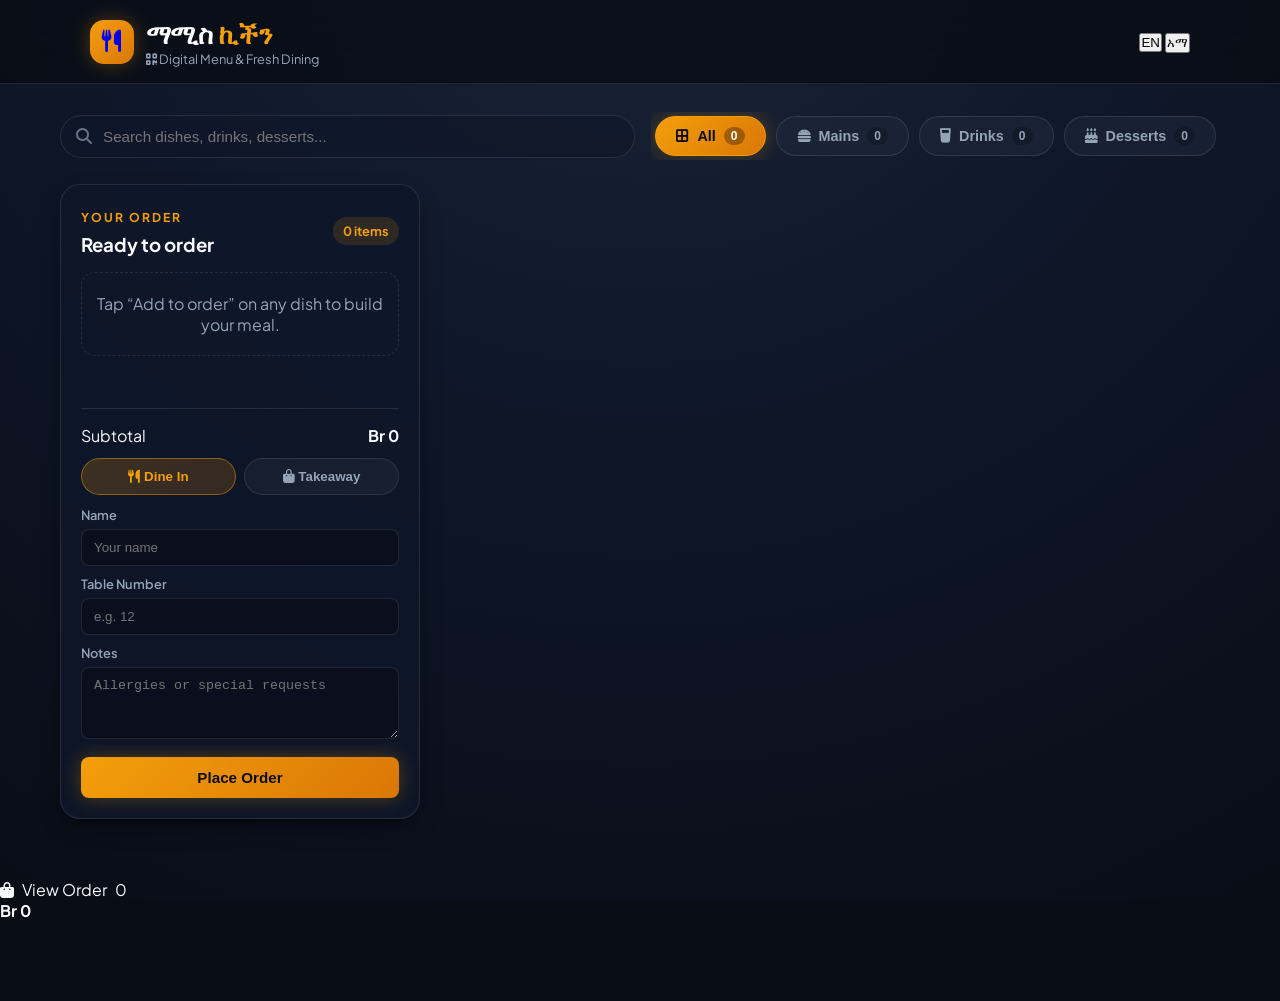
==== commit b8a7f417: "Update index.html" ====
--- a/index.html
+++ b/index.html
@@ -3,7 +3,7 @@
 <head>
   <meta charset="UTF-8">
   <meta name="viewport" content="width=device-width, initial-scale=1.0, maximum-scale=1.0, user-scalable=no">
-  <title>Tasty Bites | Premium Digital Menu</title>
+  <title>ማሚስ ኪችን | Digital Menu</title>
   <!-- FontAwesome & Styling -->
   <link rel="stylesheet" href="https://cdnjs.cloudflare.com/ajax/libs/font-awesome/6.5.2/css/all.min.css" crossorigin="anonymous" referrerpolicy="no-referrer">
   <link rel="stylesheet" href="style.css">
@@ -19,11 +19,20 @@
           <i class="fa-solid fa-utensils"></i>
         </div>
         <div>
-          <h1 class="brand-title">Tasty <span>Bites</span></h1>
+          <h1 class="brand-title">ማሚስ <span>ኪችን</span></h1>
           <span class="brand-subtitle"><i class="fa-solid fa-qrcode"></i> Digital Menu & Fresh Dining</span>
         </div>
       </a>
-      <div id="headerTableBadge" class="table-badge-header" style="display:none;"></div>
+
+      <div style="display:flex; align-items:center; gap:10px;">
+        <div id="headerTableBadge" class="table-badge-header" style="display:none;"></div>
+        
+        <!-- Language Switcher -->
+        <div class="lang-switcher">
+          <button type="button" class="lang-btn active" data-lang="en" onclick="setLanguage('en')">EN</button>
+          <button type="button" class="lang-btn" data-lang="am" onclick="setLanguage('am')">አማ</button>
+        </div>
+      </div>
     </div>
   </header>
 
--- a/style.css
+++ b/style.css
@@ -1244,7 +1244,71 @@
   .cart-item {
     grid-template-columns: 1fr auto;
   }
+  /* Complete Button Styling (Matches Preparing & Ready) */
+.btn-complete {
+  padding: 8px 14px;
+  background: rgba(16, 185, 129, 0.15);
+  border: 1px solid rgba(16, 185, 129, 0.35);
+  color: var(--success);
+  border-radius: var(--radius-full);
+  font-size: 0.85rem;
+  font-weight: 700;
+  cursor: pointer;
+  transition: var(--transition);
+  display: inline-flex;
+  align-items: center;
+  gap: 6px;
+}
+
+.btn-complete:hover {
+  background: var(--success);
+  color: #090d16;
+  box-shadow: 0 0 15px rgba(16, 185, 129, 0.4);
+}
+
+.btn-complete.small {
+  padding: 6px 12px;
+  font-size: 0.78rem;
+}
   .cart-remove-btn {
     grid-column: 2;
   }
 }
+/* Admin Tab Bar Navigation */
+.admin-tab-bar {
+  display: flex;
+  align-items: center;
+  gap: 10px;
+  margin-bottom: 20px;
+  overflow-x: auto;
+  padding-bottom: 4px;
+  -webkit-overflow-scrolling: touch;
+}
+
+.admin-tab-btn {
+  display: inline-flex;
+  align-items: center;
+  gap: 8px;
+  padding: 12px 20px;
+  background: rgba(30, 41, 59, 0.6);
+  border: 1px solid var(--border-glass);
+  border-radius: var(--radius-full);
+  color: var(--text-muted);
+  font-size: 0.9rem;
+  font-weight: 700;
+  cursor: pointer;
+  transition: var(--transition);
+  white-space: nowrap;
+}
+
+.admin-tab-btn:hover {
+  background: rgba(255, 255, 255, 0.08);
+  color: #fff;
+}
+
+.admin-tab-btn.active {
+  background: linear-gradient(135deg, #f59e0b, #d97706);
+  color: #090d16;
+  border-color: var(--primary);
+  box-shadow: var(--shadow-gold);
+}
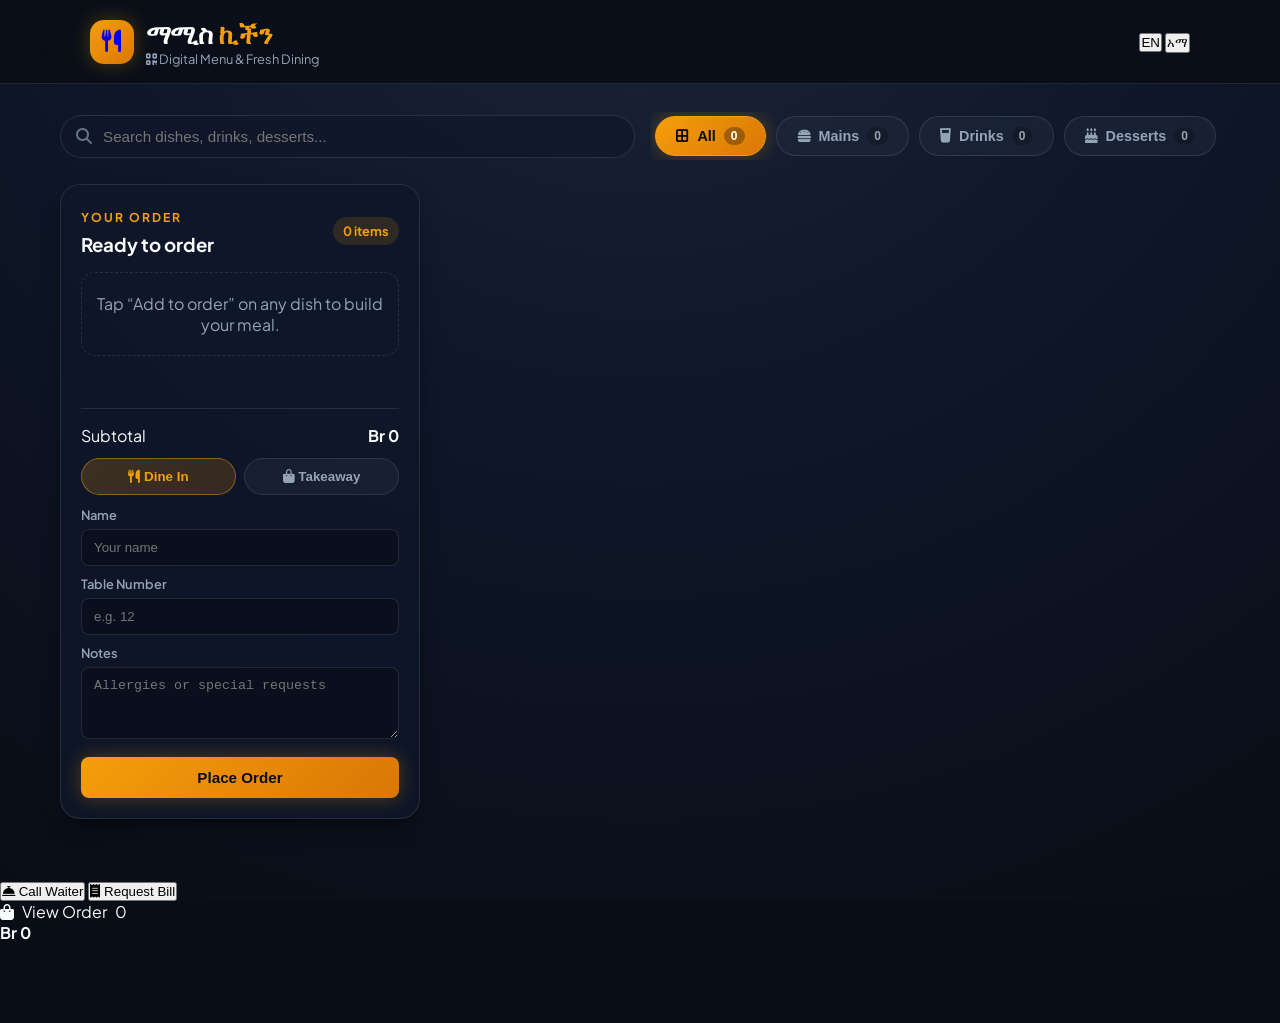
==== commit 052f79f2: "Update index.html" ====
--- a/index.html
+++ b/index.html
@@ -127,6 +127,16 @@
     </div>
   </main>
 
+  <!-- Floating Digital Waiter Actions (Customer Side) -->
+  <div class="waiter-floating-actions">
+    <button type="button" class="waiter-action-btn" onclick="handleCustomerWaiterAction('call_waiter')" title="Call Waiter">
+      <i class="fa-solid fa-bell-concierge"></i> <span class="waiter-btn-text">Call Waiter</span>
+    </button>
+    <button type="button" class="waiter-action-btn bill" onclick="handleCustomerWaiterAction('request_bill')" title="Request Bill">
+      <i class="fa-solid fa-receipt"></i> <span class="waiter-btn-text">Request Bill</span>
+    </button>
+  </div>
+
   <!-- Floating Mobile Order Bar -->
   <div id="mobileCartBar" class="mobile-cart-bar" onclick="toggleMobileCart(true)">
     <div style="display:flex; align-items:center; gap:8px;">
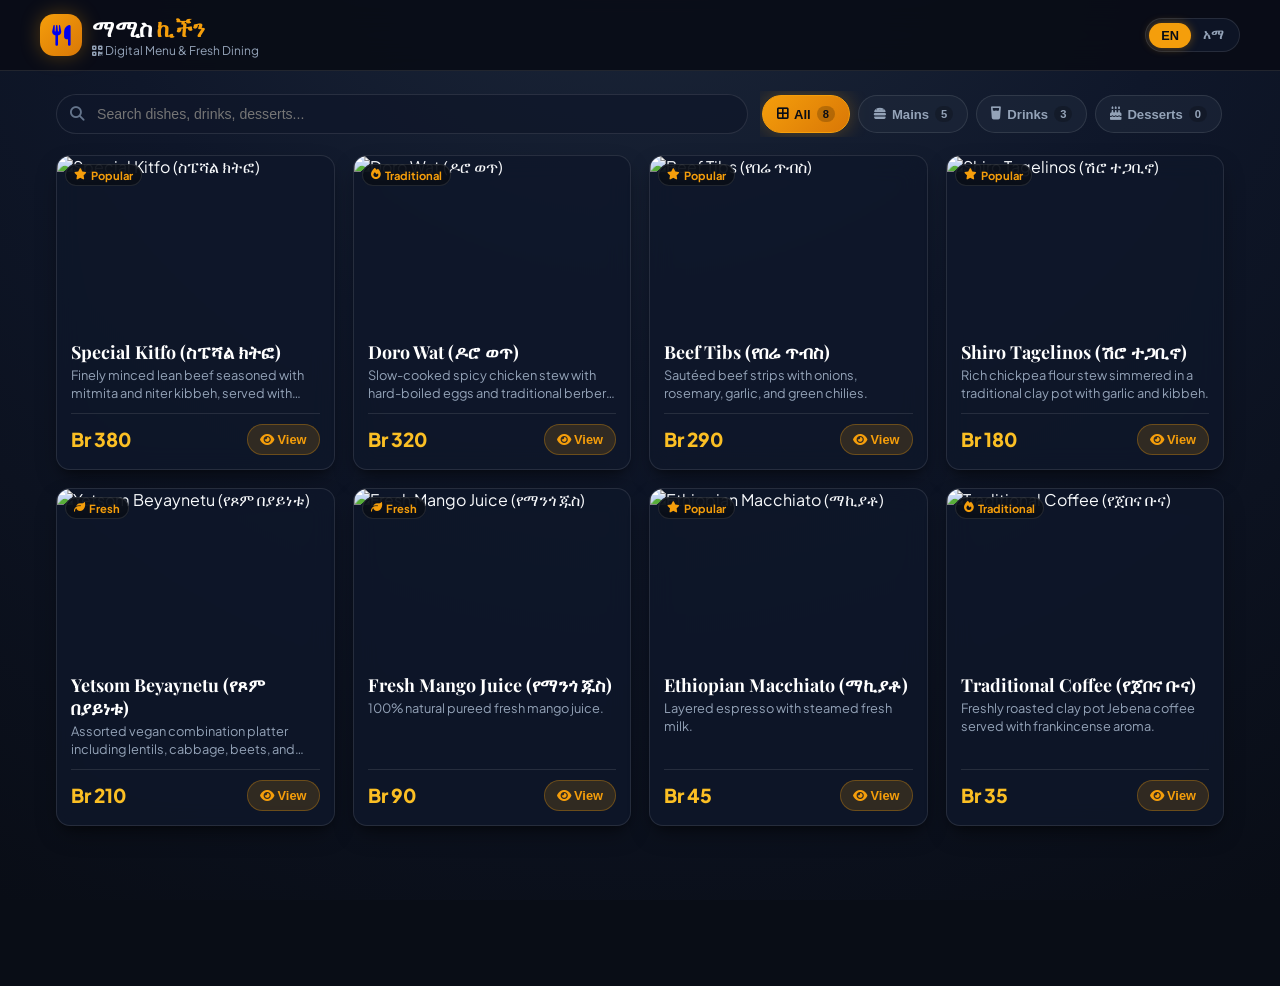
==== commit 778d6f28: "Update index.html" ====
--- a/index.html
+++ b/index.html
@@ -4,10 +4,8 @@
   <meta charset="UTF-8">
   <meta name="viewport" content="width=device-width, initial-scale=1.0, maximum-scale=1.0, user-scalable=no">
   <title>ማሚስ ኪችን | Digital Menu</title>
-  <!-- FontAwesome & Styling -->
   <link rel="stylesheet" href="https://cdnjs.cloudflare.com/ajax/libs/font-awesome/6.5.2/css/all.min.css" crossorigin="anonymous" referrerpolicy="no-referrer">
   <link rel="stylesheet" href="style.css">
-  <!-- Supabase JS Client Library -->
   <script src="https://cdn.jsdelivr.net/npm/@supabase/supabase-js@2"></script>
 </head>
 <body>
@@ -25,8 +23,6 @@
       </a>
 
       <div style="display:flex; align-items:center; gap:10px;">
-        <div id="headerTableBadge" class="table-badge-header" style="display:none;"></div>
-        
         <!-- Language Switcher -->
         <div class="lang-switcher">
           <button type="button" class="lang-btn active" data-lang="en" onclick="setLanguage('en')">EN</button>
@@ -38,9 +34,6 @@
 
   <!-- Main Content Area -->
   <main class="container">
-    <!-- Active Live Order Tracker Banner (Customer Progress Tracker) -->
-    <div id="activeOrderTracker" style="display:none; margin-bottom: 20px;"></div>
-
     <!-- Controls & Search Bar -->
     <div class="controls-bar">
       <div class="search-box">
@@ -65,87 +58,13 @@
       </nav>
     </div>
 
-    <!-- Mobile Drawer Overlay -->
-    <div id="orderOverlay" class="order-card-overlay" onclick="toggleMobileCart(false)"></div>
-
-    <div class="ordering-shell">
-      <aside id="orderCard" class="order-card">
-        <div class="order-card-header">
-          <div>
-            <p class="eyebrow">Your Order</p>
-            <h3>Ready to order</h3>
-          </div>
-          <div style="display:flex; align-items:center; gap:8px;">
-            <span class="order-pill" id="cartCountPill">0 items</span>
-            <button class="close-cart-mobile" onclick="toggleMobileCart(false)" style="display:none; border:none; background:transparent; color:#fff; font-size:1.3rem; cursor:pointer;" title="Close Cart">&times;</button>
-          </div>
-        </div>
-
-        <div id="cartItemsList" class="cart-items-list">
-          <div class="empty-cart">Tap “Add to order” on any dish to build your meal.</div>
-        </div>
-
-        <div class="order-summary">
-          <div class="order-total-row">
-            <span>Subtotal</span>
-            <strong id="cartTotal">Br 0</strong>
-          </div>
-
-          <div class="service-toggle">
-            <button type="button" class="service-chip active" data-mode="dine-in" onclick="setServiceMode('dine-in')">
-              <i class="fa-solid fa-utensils"></i> Dine In
-            </button>
-            <button type="button" class="service-chip" data-mode="takeaway" onclick="setServiceMode('takeaway')">
-              <i class="fa-solid fa-bag-shopping"></i> Takeaway
-            </button>
-          </div>
-
-          <label class="form-row">
-            <span>Name</span>
-            <input type="text" id="customerName" placeholder="Your name">
-          </label>
-
-          <label class="form-row" id="tableRow">
-            <span>Table Number</span>
-            <input type="text" id="tableNumber" placeholder="e.g. 12">
-          </label>
-
-          <label class="form-row">
-            <span>Notes</span>
-            <textarea id="orderNotes" rows="2" placeholder="Allergies or special requests"></textarea>
-          </label>
-
-          <button class="btn-primary order-btn" onclick="placeOrder()">Place Order</button>
-        </div>
-      </aside>
-
-      <section class="menu-section">
-        <div id="customerMenu" class="menu-grid">
-          <!-- Menu items dynamically rendered here -->
-        </div>
-      </section>
-    </div>
+    <!-- Menu Grid Area -->
+    <section class="menu-section">
+      <div id="customerMenu" class="menu-grid">
+        <!-- Menu items dynamically rendered here -->
+      </div>
+    </section>
   </main>
-
-  <!-- Floating Digital Waiter Actions (Customer Side) -->
-  <div class="waiter-floating-actions">
-    <button type="button" class="waiter-action-btn" onclick="handleCustomerWaiterAction('call_waiter')" title="Call Waiter">
-      <i class="fa-solid fa-bell-concierge"></i> <span class="waiter-btn-text">Call Waiter</span>
-    </button>
-    <button type="button" class="waiter-action-btn bill" onclick="handleCustomerWaiterAction('request_bill')" title="Request Bill">
-      <i class="fa-solid fa-receipt"></i> <span class="waiter-btn-text">Request Bill</span>
-    </button>
-  </div>
-
-  <!-- Floating Mobile Order Bar -->
-  <div id="mobileCartBar" class="mobile-cart-bar" onclick="toggleMobileCart(true)">
-    <div style="display:flex; align-items:center; gap:8px;">
-      <i class="fa-solid fa-bag-shopping"></i>
-      <span>View Order</span>
-      <span class="mobile-cart-badge" id="mobileCartBadge">0</span>
-    </div>
-    <strong id="mobileCartTotal">Br 0</strong>
-  </div>
 
   <!-- Item Detail Modal -->
   <div id="itemModal" class="modal-overlay" onclick="closeModalOnBackdrop(event)">
@@ -160,16 +79,12 @@
         <p id="modalDesc" class="card-desc" style="line-clamp:initial; -webkit-line-clamp:initial; margin-bottom:16px; font-size:0.92rem;">Item description...</p>
         <div style="display:flex; align-items:center; justify-content:space-between; gap:10px; margin-top:16px; padding-top:14px; border-top:1px solid var(--border-glass);">
           <span id="modalPrice" class="card-price" style="font-size:1.5rem;">Br 0</span>
-          <div class="card-actions">
-            <button class="btn-detail" onclick="closeItemModal()">Close</button>
-            <button id="modalAddToOrder" class="btn-order">Add to Order</button>
-          </div>
+          <button class="btn-detail" onclick="closeItemModal()">Close</button>
         </div>
       </div>
     </div>
   </div>
 
-  <!-- Toast Container -->
   <div id="toastContainer" class="toast-container"></div>
 
   <script src="app.js"></script>
--- a/style.css
+++ b/style.css
@@ -49,11 +49,10 @@
   color: var(--text-main);
   font-family: 'Plus Jakarta Sans', -apple-system, BlinkMacSystemFont, sans-serif;
   min-height: 100vh;
-  padding-bottom: 80px;
+  padding-bottom: 100px;
   -webkit-font-smoothing: antialiased;
 }
 
-/* Glassmorphism utility */
 .glass {
   background: var(--surface-glass);
   backdrop-filter: blur(16px);
@@ -73,88 +72,106 @@
 
 .glass-card:hover {
   border-color: var(--border-glass-bright);
-  transform: translateY(-3px);
   box-shadow: var(--shadow-card), var(--shadow-glow);
 }
 
-/* Header & Navigation */
+/* ==========================================
+   1. HEADER NAVIGATION & BRAND
+   ========================================== */
+
 .header {
   position: sticky;
   top: 0;
   z-index: 100;
-  background: rgba(9, 13, 22, 0.85);
+  background: rgba(9, 13, 22, 0.92);
   backdrop-filter: blur(20px);
   -webkit-backdrop-filter: blur(20px);
   border-bottom: 1px solid var(--border-glass);
-  padding: 16px 24px;
+  padding: 12px 20px;
+}
+
+.admin-header {
+  border-bottom-color: var(--border-glass-bright);
 }
 
 .header-container {
-  max-width: 1100px;
+  max-width: 1200px;
   margin: 0 auto;
   display: flex;
   align-items: center;
   justify-content: space-between;
-  gap: 16px;
-  flex-wrap: wrap;
+  gap: 12px;
 }
 
 .brand {
   display: flex;
   align-items: center;
-  gap: 12px;
+  gap: 10px;
   text-decoration: none;
 }
 
 .brand-icon {
-  width: 44px;
-  height: 44px;
+  width: 42px;
+  height: 42px;
   border-radius: var(--radius-md);
   background: linear-gradient(135deg, #f59e0b, #d97706);
   display: flex;
   align-items: center;
   justify-content: center;
-  font-size: 1.4rem;
+  font-size: 1.3rem;
   box-shadow: var(--shadow-gold);
+  flex-shrink: 0;
 }
 
 .brand-title {
   font-family: 'Playfair Display', serif;
-  font-size: 1.6rem;
+  font-size: 1.45rem;
   font-weight: 700;
   color: #fff;
   letter-spacing: -0.02em;
 }
 
-.brand-title span {
-  color: var(--primary);
-}
+.brand-title span { color: var(--primary); }
 
 .brand-subtitle {
-  font-size: 0.8rem;
+  font-size: 0.75rem;
   color: var(--text-muted);
   display: block;
 }
 
+.table-badge-header {
+  display: inline-flex;
+  align-items: center;
+  gap: 6px;
+  padding: 5px 12px;
+  border-radius: var(--radius-full);
+  background: rgba(245, 158, 11, 0.16);
+  border: 1px solid rgba(245, 158, 11, 0.35);
+  color: var(--primary);
+  font-size: 0.8rem;
+  font-weight: 700;
+}
+
 .header-actions {
   display: flex;
   align-items: center;
-  gap: 12px;
+  gap: 10px;
 }
 
 .nav-link {
   display: inline-flex;
   align-items: center;
-  gap: 8px;
+  gap: 6px;
   padding: 8px 16px;
   background: rgba(255, 255, 255, 0.05);
   border: 1px solid var(--border-glass);
   border-radius: var(--radius-full);
   color: var(--text-main);
   text-decoration: none;
-  font-size: 0.9rem;
+  font-size: 0.82rem;
   font-weight: 600;
   transition: var(--transition);
+  cursor: pointer;
 }
 
 .nav-link:hover {
@@ -164,67 +181,43 @@
   box-shadow: var(--shadow-gold);
 }
 
-.preview-modal {
-  position: fixed;
-  inset: 0;
-  background: rgba(2, 6, 23, 0.82);
-  backdrop-filter: blur(8px);
-  display: flex;
-  align-items: center;
-  justify-content: center;
-  padding: 20px;
-  z-index: 200;
-}
-
-.preview-modal.hidden {
-  display: none;
-}
-
-.preview-modal-content {
-  width: min(1100px, 100%);
-  height: min(85vh, 900px);
-  background: var(--surface-card);
-  border: 1px solid var(--border-glass);
-  border-radius: 20px;
-  overflow: hidden;
-  box-shadow: var(--shadow-glow);
-}
-
-.preview-modal-header {
-  display: flex;
-  align-items: center;
-  justify-content: space-between;
-  padding: 14px 18px;
-  border-bottom: 1px solid var(--border-glass);
-  background: rgba(15, 23, 42, 0.95);
-}
-
-.preview-modal-header h3 {
-  font-size: 1rem;
-  color: var(--text-main);
-}
-
-.preview-close {
+.container {
+  max-width: 1200px;
+  margin: 20px auto 60px;
+  padding: 0 16px;
+}
+
+/* Language Switcher Component */
+.lang-switcher {
+  display: inline-flex;
+  align-items: center;
+  background: rgba(15, 23, 42, 0.8);
+  border: 1px solid var(--border-glass);
+  border-radius: var(--radius-full);
+  padding: 3px;
+}
+
+.lang-btn {
+  padding: 5px 12px;
   border: none;
   background: transparent;
-  color: var(--text-main);
-  font-size: 1.5rem;
-  cursor: pointer;
-}
-
-.preview-modal-content iframe {
-  width: 100%;
-  height: calc(100% - 56px);
-  border: 0;
-  background: #fff;
-}
-
-/* Main Container */
-.container {
-  max-width: 1200px;
-  margin: 28px auto 60px;
-  padding: 0 20px;
-}
+  color: var(--text-muted);
+  font-size: 0.8rem;
+  font-weight: 700;
+  border-radius: var(--radius-full);
+  cursor: pointer;
+  transition: var(--transition);
+}
+
+.lang-btn.active {
+  background: var(--primary);
+  color: #090d16;
+  box-shadow: 0 0 10px rgba(245, 158, 11, 0.4);
+}
+
+/* ==========================================
+   2. CUSTOMER ORDERING SHELL & CART DRAWER
+   ========================================== */
 
 .ordering-shell {
   display: grid;
@@ -235,7 +228,7 @@
 
 .order-card {
   position: sticky;
-  top: 92px;
+  top: 82px;
   padding: 20px;
   background: var(--surface-card);
   border: 1px solid var(--border-glass);
@@ -248,15 +241,21 @@
   align-items: center;
   justify-content: space-between;
   gap: 10px;
-  margin-bottom: 16px;
+  margin-bottom: 14px;
+}
+
+.order-card-header h3 {
+  color: #fff;
+  font-size: 1.15rem;
+  font-family: 'Playfair Display', serif;
 }
 
 .order-pill {
-  padding: 6px 10px;
+  padding: 5px 10px;
   border-radius: var(--radius-full);
   background: rgba(245, 158, 11, 0.14);
   color: var(--primary);
-  font-size: 0.8rem;
+  font-size: 0.78rem;
   font-weight: 700;
 }
 
@@ -264,8 +263,10 @@
   display: flex;
   flex-direction: column;
   gap: 10px;
-  margin-bottom: 16px;
-  min-height: 120px;
+  margin-bottom: 14px;
+  min-height: 90px;
+  max-height: 250px;
+  overflow-y: auto;
 }
 
 .cart-item {
@@ -282,11 +283,12 @@
 .cart-item-name {
   font-weight: 700;
   color: #fff;
-  margin-bottom: 3px;
+  margin-bottom: 2px;
+  font-size: 0.88rem;
 }
 
 .cart-item-meta {
-  font-size: 0.8rem;
+  font-size: 0.78rem;
   color: var(--text-muted);
 }
 
@@ -306,6 +308,10 @@
   background: rgba(245, 158, 11, 0.18);
   color: var(--primary);
   cursor: pointer;
+  display: flex;
+  align-items: center;
+  justify-content: center;
+  font-weight: bold;
 }
 
 .cart-remove-btn {
@@ -313,19 +319,21 @@
   background: transparent;
   color: var(--text-muted);
   cursor: pointer;
+  padding: 4px;
 }
 
 .empty-cart {
-  padding: 20px 10px;
+  padding: 18px 10px;
   text-align: center;
   color: var(--text-muted);
   border: 1px dashed var(--border-glass);
   border-radius: var(--radius-md);
+  font-size: 0.85rem;
 }
 
 .order-summary {
   border-top: 1px solid var(--border-glass);
-  padding-top: 16px;
+  padding-top: 14px;
 }
 
 .order-total-row {
@@ -333,13 +341,14 @@
   justify-content: space-between;
   align-items: center;
   margin-bottom: 12px;
-  font-size: 1rem;
+  font-size: 0.95rem;
+  color: #fff;
 }
 
 .service-toggle {
   display: flex;
   gap: 8px;
-  margin-bottom: 12px;
+  margin-bottom: 14px;
 }
 
 .service-chip {
@@ -351,20 +360,27 @@
   border-radius: var(--radius-full);
   cursor: pointer;
   font-weight: 700;
-  transition: var(--transition);
+  font-size: 0.82rem;
+  transition: var(--transition);
+  display: inline-flex;
+  align-items: center;
+  justify-content: center;
+  gap: 6px;
 }
 
 .service-chip.active {
-  background: linear-gradient(135deg, rgba(245, 158, 11, 0.2), rgba(217, 119, 6, 0.2));
+  background: linear-gradient(135deg, rgba(245, 158, 11, 0.25), rgba(217, 119, 6, 0.25));
   color: var(--primary);
-  border-color: rgba(245, 158, 11, 0.45);
+  border-color: rgba(245, 158, 11, 0.5);
+  box-shadow: 0 0 12px rgba(245, 158, 11, 0.2);
 }
 
 .form-row {
   display: flex;
   flex-direction: column;
   gap: 6px;
-  margin-bottom: 10px;
+  margin-bottom: 12px;
+  width: 100%;
 }
 
 .form-row span {
@@ -376,38 +392,254 @@
 .form-row input,
 .form-row textarea {
   width: 100%;
-  padding: 10px 12px;
-  background: rgba(9, 13, 22, 0.6);
+  padding: 11px 14px;
+  background: rgba(9, 13, 22, 0.75);
   border: 1px solid var(--border-glass);
   border-radius: var(--radius-sm);
   color: #fff;
+  font-size: 0.9rem;
+  font-family: inherit;
+  outline: none;
+  transition: var(--transition);
+}
+
+.form-row input:focus,
+.form-row textarea:focus {
+  border-color: var(--primary);
+  box-shadow: 0 0 0 3px var(--primary-glow);
 }
 
 .form-row textarea {
   resize: vertical;
-  min-height: 72px;
-}
-
-.order-btn {
+  min-height: 64px;
+}
+
+.order-btn, .btn-primary {
   width: 100%;
-  margin-top: 8px;
+  padding: 12px 20px;
+  background: linear-gradient(135deg, #f59e0b, #d97706);
+  border: none;
+  border-radius: var(--radius-sm);
+  color: #090d16;
+  font-size: 0.92rem;
+  font-weight: 800;
+  cursor: pointer;
+  box-shadow: var(--shadow-gold);
+  transition: var(--transition);
+  min-height: 44px;
+}
+
+.order-btn:hover, .btn-primary:hover {
+  transform: translateY(-1px);
+  box-shadow: 0 0 25px rgba(245, 158, 11, 0.5);
 }
 
 .order-btn:disabled {
   opacity: 0.5;
   cursor: not-allowed;
   box-shadow: none;
-}
-
-.menu-section {
-  min-width: 0;
+  transform: none;
+}
+
+/* ==========================================
+   3. CUSTOMER MENU GRID & CARDS
+   ========================================== */
+
+.menu-section { min-width: 0; }
+
+.controls-bar {
+  display: flex;
+  flex-wrap: wrap;
+  align-items: center;
+  justify-content: space-between;
+  gap: 12px;
+  margin-bottom: 18px;
+}
+
+.search-box {
+  position: relative;
+  flex: 1;
+  min-width: 220px;
+}
+
+.search-box input {
+  width: 100%;
+  padding: 11px 16px 11px 40px;
+  background: rgba(15, 23, 42, 0.8);
+  border: 1px solid var(--border-glass);
+  border-radius: var(--radius-full);
+  color: #fff;
+  font-size: 0.88rem;
+  outline: none;
+  transition: var(--transition);
+}
+
+.search-box input:focus {
+  border-color: var(--primary);
+  box-shadow: 0 0 0 3px var(--primary-glow);
+}
+
+.search-icon {
+  position: absolute;
+  left: 14px;
+  top: 50%;
+  transform: translateY(-50%);
+  color: var(--text-dim);
+  font-size: 0.9rem;
+}
+
+.categories {
+  display: flex;
+  align-items: center;
+  gap: 8px;
+  overflow-x: auto;
+  padding: 4px 2px;
+  scrollbar-width: none;
+  -webkit-overflow-scrolling: touch;
+}
+
+.categories::-webkit-scrollbar { display: none; }
+
+.cat-btn {
+  display: inline-flex;
+  align-items: center;
+  gap: 6px;
+  padding: 8px 14px;
+  background: rgba(30, 41, 59, 0.6);
+  border: 1px solid var(--border-glass);
+  border-radius: var(--radius-full);
+  color: var(--text-muted);
+  font-size: 0.82rem;
+  font-weight: 600;
+  cursor: pointer;
+  white-space: nowrap;
+  transition: var(--transition);
+  min-height: 38px;
+}
+
+.cat-btn.active {
+  background: linear-gradient(135deg, #f59e0b, #d97706);
+  color: #090d16;
+  border-color: var(--primary);
+  font-weight: 700;
+  box-shadow: var(--shadow-gold);
+}
+
+.cat-count {
+  padding: 2px 6px;
+  border-radius: 10px;
+  background: rgba(0, 0, 0, 0.2);
+  font-size: 0.7rem;
+}
+
+.menu-grid {
+  display: grid;
+  grid-template-columns: repeat(auto-fill, minmax(240px, 1fr));
+  gap: 18px;
+}
+
+.card {
+  position: relative;
+  display: flex;
+  flex-direction: column;
+  height: 100%;
+  overflow: hidden;
+  cursor: pointer;
+}
+
+.card-image-wrap {
+  position: relative;
+  width: 100%;
+  height: 170px;
+  overflow: hidden;
+}
+
+.card-image-wrap img {
+  width: 100%;
+  height: 100%;
+  object-fit: cover;
+  transition: transform 0.5s ease;
+}
+
+.card:hover .card-image-wrap img { transform: scale(1.08); }
+
+.badge-tag {
+  position: absolute;
+  top: 8px;
+  left: 8px;
+  background: rgba(9, 13, 22, 0.88);
+  backdrop-filter: blur(8px);
+  border: 1px solid var(--border-glass);
+  padding: 3px 8px;
+  border-radius: var(--radius-full);
+  font-size: 0.7rem;
+  font-weight: 700;
+  color: var(--primary);
+  display: flex;
+  align-items: center;
+  gap: 4px;
+}
+
+.card-body {
+  padding: 14px;
+  display: flex;
+  flex-direction: column;
+  flex-grow: 1;
+  justify-content: space-between;
+}
+
+.card-title {
+  font-family: 'Playfair Display', serif;
+  font-size: 1.12rem;
+  font-weight: 700;
+  color: #fff;
+  line-height: 1.3;
+  margin-bottom: 4px;
+}
+
+.card-desc {
+  font-size: 0.8rem;
+  color: var(--text-muted);
+  line-height: 1.38;
+  display: -webkit-box;
+  line-clamp: 2;
+  -webkit-line-clamp: 2;
+  -webkit-box-orient: vertical;
+  overflow: hidden;
+}
+
+.card-footer {
+  display: flex;
+  align-items: center;
+  justify-content: space-between;
+  margin-top: 10px;
+  padding-top: 10px;
+  border-top: 1px solid var(--border-glass);
+}
+
+.card-price {
+  font-size: 1.2rem;
+  font-weight: 800;
+  color: var(--accent-gold);
 }
 
 .card-actions {
   display: flex;
   align-items: center;
-  gap: 8px;
+  gap: 6px;
   flex-wrap: wrap;
+}
+
+.btn-detail {
+  padding: 7px 12px;
+  background: rgba(245, 158, 11, 0.15);
+  border: 1px solid rgba(245, 158, 11, 0.3);
+  color: var(--primary);
+  border-radius: var(--radius-full);
+  font-size: 0.8rem;
+  font-weight: 600;
+  cursor: pointer;
+  transition: var(--transition);
 }
 
 .btn-order {
@@ -416,7 +648,7 @@
   border: none;
   color: #0f172a;
   border-radius: var(--radius-full);
-  font-size: 0.85rem;
+  font-size: 0.82rem;
   font-weight: 700;
   cursor: pointer;
   transition: var(--transition);
@@ -427,304 +659,152 @@
   box-shadow: var(--shadow-gold);
 }
 
-.admin-hero {
-  padding: 28px;
-  margin-bottom: 24px;
-  display: flex;
+/* ==========================================
+   4. CUSTOMER ORDER TRACKER BANNER
+   ========================================== */
+
+.tracker-card {
+  padding: 16px 18px;
+  background: linear-gradient(135deg, rgba(15, 23, 42, 0.95), rgba(30, 41, 59, 0.95));
+  border: 1px solid var(--border-glass-bright);
+}
+
+.tracker-header {
+  display: flex;
+  align-items: center;
   justify-content: space-between;
-  align-items: flex-start;
-  gap: 20px;
-  flex-wrap: wrap;
-  background: linear-gradient(135deg, rgba(245, 158, 11, 0.16), rgba(15, 23, 42, 0.9));
-}
-
-.eyebrow {
-  display: inline-block;
+  gap: 12px;
+  margin-bottom: 10px;
+}
+
+.tracker-header h4 {
+  color: #fff;
+  font-size: 1rem;
+  margin-top: 2px;
+}
+
+.tracker-progress-wrap {
+  width: 100%;
+  height: 8px;
+  background: rgba(255, 255, 255, 0.1);
+  border-radius: var(--radius-full);
+  overflow: hidden;
   margin-bottom: 8px;
-  font-size: 0.76rem;
-  font-weight: 700;
-  letter-spacing: 0.16em;
-  text-transform: uppercase;
-  color: var(--primary);
-}
-
-.admin-hero h2 {
-  font-family: 'Playfair Display', serif;
-  font-size: clamp(1.5rem, 3vw, 2.25rem);
-  margin-bottom: 8px;
-}
-
-.admin-hero p {
+}
+
+.tracker-progress-bar {
+  height: 100%;
+  background: linear-gradient(90deg, #f59e0b, #10b981);
+  border-radius: var(--radius-full);
+  transition: width 0.5s ease;
+}
+
+.tracker-footer {
+  display: flex;
+  justify-content: space-between;
+  align-items: center;
+  font-size: 0.85rem;
   color: var(--text-muted);
-  max-width: 620px;
-  line-height: 1.6;
-}
-
-.hero-pill-row {
-  display: flex;
-  flex-wrap: wrap;
-  gap: 10px;
-}
-
-.hero-pill {
-  display: inline-flex;
-  align-items: center;
-  gap: 8px;
-  padding: 8px 12px;
-  border-radius: var(--radius-full);
-  border: 1px solid var(--border-glass);
-  background: rgba(255, 255, 255, 0.06);
-  font-size: 0.85rem;
-  color: var(--text-main);
-}
-
-.admin-section {
-  margin-top: 8px;
-}
-
-.section-header {
-  display: flex;
-  justify-content: space-between;
-  align-items: center;
-  gap: 16px;
-  margin-bottom: 16px;
-  flex-wrap: wrap;
-}
-
-.admin-search {
-  min-width: 260px;
-  max-width: 320px;
-}
-
-.admin-search input {
-  padding-left: 42px;
-}
-
-/* Search and Controls Bar */
-.controls-bar {
-  display: flex;
-  flex-wrap: wrap;
-  align-items: center;
-  justify-content: space-between;
-  gap: 16px;
-  margin-bottom: 24px;
-}
-
-.search-box {
-  position: relative;
-  flex: 1;
-  min-width: 260px;
-}
-
-.search-box input {
-  width: 100%;
-  padding: 12px 16px 12px 42px;
-  background: rgba(15, 23, 42, 0.8);
-  border: 1px solid var(--border-glass);
-  border-radius: var(--radius-full);
-  color: #fff;
-  font-size: 0.95rem;
-  outline: none;
-  transition: var(--transition);
-}
-
-.search-box input:focus {
-  border-color: var(--primary);
-  box-shadow: 0 0 0 3px var(--primary-glow);
-}
-
-.search-icon {
-  position: absolute;
+}
+
+/* ==========================================
+   5. FLOATING MOBILE BARS & WAITER ACTIONS
+   ========================================== */
+
+.mobile-cart-bar {
+  display: none;
+  position: fixed;
+  bottom: 16px;
   left: 16px;
-  top: 50%;
-  transform: translateY(-50%);
-  color: var(--text-dim);
-  font-size: 1rem;
-}
-
-/* Category Filter Navigation */
-.categories {
-  display: flex;
-  align-items: center;
-  gap: 10px;
-  overflow-x: auto;
-  padding: 4px;
-  scrollbar-width: none;
-}
-
-.categories::-webkit-scrollbar {
-  display: none;
-}
-
-.cat-btn {
-  display: inline-flex;
-  align-items: center;
-  gap: 8px;
-  padding: 10px 20px;
-  background: rgba(30, 41, 59, 0.6);
-  border: 1px solid var(--border-glass);
-  border-radius: var(--radius-full);
-  color: var(--text-muted);
-  font-size: 0.9rem;
-  font-weight: 600;
-  cursor: pointer;
-  white-space: nowrap;
-  transition: var(--transition);
-}
-
-.cat-btn:hover {
-  background: rgba(255, 255, 255, 0.08);
-  color: #fff;
-}
-
-.cat-btn.active {
+  right: 16px;
+  z-index: 160;
   background: linear-gradient(135deg, #f59e0b, #d97706);
   color: #090d16;
-  border-color: var(--primary);
-  font-weight: 700;
+  padding: 12px 18px;
+  border-radius: var(--radius-full);
+  box-shadow: 0 10px 30px rgba(245, 158, 11, 0.45);
+  align-items: center;
+  justify-content: space-between;
+  cursor: pointer;
+  font-weight: 700;
+  font-size: 0.92rem;
+  transition: var(--transition);
+}
+
+.mobile-cart-bar.active {
+  display: flex;
+  animation: slideUp 0.3s ease;
+}
+
+.mobile-cart-badge {
+  background: rgba(9, 13, 22, 0.85);
+  color: var(--primary);
+  padding: 3px 9px;
+  border-radius: var(--radius-full);
+  font-size: 0.8rem;
+}
+
+@keyframes slideUp {
+  from { transform: translateY(100%); opacity: 0; }
+  to { transform: translateY(0); opacity: 1; }
+}
+
+.waiter-floating-actions {
+  position: fixed;
+  bottom: 84px;
+  right: 16px;
+  z-index: 150;
+  display: flex;
+  flex-direction: column;
+  gap: 8px;
+  transition: var(--transition);
+}
+
+.waiter-action-btn {
+  padding: 9px 15px;
+  border-radius: var(--radius-full);
+  border: 1px solid var(--border-glass-bright);
+  background: rgba(15, 23, 42, 0.92);
+  backdrop-filter: blur(10px);
+  color: var(--primary);
+  font-weight: 700;
+  font-size: 0.8rem;
+  cursor: pointer;
+  box-shadow: var(--shadow-card);
+  display: inline-flex;
+  align-items: center;
+  gap: 6px;
+  transition: var(--transition);
+}
+
+.waiter-action-btn:hover {
+  background: var(--primary);
+  color: #090d16;
   box-shadow: var(--shadow-gold);
 }
 
-.cat-count {
-  padding: 2px 7px;
-  border-radius: 10px;
-  background: rgba(0, 0, 0, 0.2);
-  font-size: 0.75rem;
-}
-
-.cat-btn.active .cat-count {
-  background: rgba(0, 0, 0, 0.3);
-  color: #fff;
-}
-
-/* Menu Grid Layout */
-.menu-grid {
-  display: grid;
-  grid-template-columns: repeat(auto-fill, minmax(280px, 1fr));
-  gap: 24px;
-}
-
-/* Card Styling */
-.card {
-  position: relative;
-  display: flex;
-  flex-direction: column;
-  height: 100%;
-  overflow: hidden;
-}
-
-.card-image-wrap {
-  position: relative;
-  width: 100%;
-  height: 190px;
-  overflow: hidden;
-}
-
-.card-image-wrap img {
-  width: 100%;
-  height: 100%;
-  object-fit: cover;
-  transition: transform 0.5s ease;
-}
-
-.card:hover .card-image-wrap img {
-  transform: scale(1.08);
-}
-
-.badge-tag {
-  position: absolute;
-  top: 12px;
-  left: 12px;
-  background: rgba(9, 13, 22, 0.85);
-  backdrop-filter: blur(8px);
-  border: 1px solid var(--border-glass);
-  padding: 4px 10px;
-  border-radius: var(--radius-full);
-  font-size: 0.75rem;
-  font-weight: 700;
-  color: var(--primary);
-  display: flex;
-  align-items: center;
-  gap: 4px;
-}
-
-.card-body {
-  padding: 20px;
-  display: flex;
-  flex-direction: column;
-  flex-grow: 1;
-  justify-content: space-between;
-}
-
-.card-header {
-  margin-bottom: 12px;
-}
-
-.card-title {
-  font-family: 'Playfair Display', serif;
-  font-size: 1.25rem;
-  font-weight: 700;
-  color: #fff;
-  line-height: 1.3;
-  margin-bottom: 6px;
-}
-
-.card-desc {
-  font-size: 0.85rem;
-  color: var(--text-muted);
-  line-height: 1.4;
-  display: -webkit-box;
-  line-clamp: 2;
-  -webkit-line-clamp: 2;
-  -webkit-box-orient: vertical;
-  overflow: hidden;
-}
-
-.card-footer {
-  display: flex;
-  align-items: center;
-  justify-content: space-between;
-  margin-top: 16px;
-  padding-top: 12px;
-  border-top: 1px solid var(--border-glass);
-}
-
-.card-price {
-  font-size: 1.35rem;
-  font-weight: 800;
-  color: var(--accent-gold);
-  font-family: 'Plus Jakarta Sans', sans-serif;
-}
-
-.btn-detail {
-  padding: 8px 16px;
-  background: rgba(245, 158, 11, 0.15);
-  border: 1px solid rgba(245, 158, 11, 0.3);
-  color: var(--primary);
-  border-radius: var(--radius-full);
-  font-size: 0.85rem;
-  font-weight: 600;
-  cursor: pointer;
-  transition: var(--transition);
-}
-
-.btn-detail:hover {
-  background: var(--primary);
-  color: #000;
-  box-shadow: var(--shadow-gold);
-}
-
-/* Modal Popup */
+.waiter-action-btn.bill {
+  color: #60a5fa;
+  border-color: rgba(96, 165, 250, 0.35);
+}
+
+.waiter-action-btn.bill:hover {
+  background: #3b82f6;
+  color: #fff;
+  box-shadow: 0 0 15px rgba(59, 130, 246, 0.4);
+}
+
+/* Modal Styling */
 .modal-overlay {
   position: fixed;
   inset: 0;
-  background: rgba(0, 0, 0, 0.75);
+  background: rgba(0, 0, 0, 0.78);
   backdrop-filter: blur(10px);
-  z-index: 200;
+  z-index: 300;
   display: flex;
   align-items: center;
   justify-content: center;
-  padding: 20px;
+  padding: 16px;
   opacity: 0;
   pointer-events: none;
   transition: opacity 0.3s ease;
@@ -737,302 +817,351 @@
 
 .modal-card {
   width: 100%;
-  max-width: 500px;
+  max-width: 460px;
   background: #0f172a;
   border: 1px solid var(--border-glass-bright);
   border-radius: var(--radius-lg);
   overflow: hidden;
   box-shadow: var(--shadow-glow);
-  transform: scale(0.9);
+  transform: scale(0.92);
   transition: transform 0.3s cubic-bezier(0.175, 0.885, 0.32, 1.275);
-}
-
-.modal-overlay.active .modal-card {
-  transform: scale(1);
-}
+  position: relative;
+  max-height: 90vh;
+  overflow-y: auto;
+}
+
+.modal-overlay.active .modal-card { transform: scale(1); }
 
 .modal-img {
   width: 100%;
-  height: 220px;
+  height: 190px;
   object-fit: cover;
 }
 
-.modal-body {
-  padding: 24px;
-}
+.modal-body { padding: 18px; }
 
 .modal-close {
   position: absolute;
-  top: 16px;
-  right: 16px;
-  width: 36px;
-  height: 36px;
+  top: 12px;
+  right: 12px;
+  width: 34px;
+  height: 34px;
   border-radius: 50%;
   background: rgba(9, 13, 22, 0.8);
   border: 1px solid var(--border-glass);
   color: #fff;
-  font-size: 1.2rem;
+  font-size: 1.1rem;
   display: flex;
   align-items: center;
   justify-content: center;
   cursor: pointer;
-  transition: var(--transition);
-}
-
-.modal-close:hover {
-  background: var(--danger);
-}
-
-/* Admin Dashboard Specifics */
+  z-index: 10;
+}
+
+/* ==========================================
+   6. ADMIN HERO & STATISTICS (DESKTOP & MOBILE)
+   ========================================== */
+
+.admin-hero {
+  padding: 24px 28px;
+  margin-bottom: 24px;
+  background: linear-gradient(135deg, rgba(15, 23, 42, 0.95), rgba(30, 41, 59, 0.85));
+  border: 1px solid var(--border-glass-bright);
+  display: flex;
+  align-items: center;
+  justify-content: space-between;
+  flex-wrap: wrap;
+  gap: 16px;
+}
+
+.admin-hero h2 {
+  font-family: 'Playfair Display', serif;
+  font-size: 1.6rem;
+  color: #fff;
+  margin: 4px 0;
+}
+
+.admin-hero p {
+  color: var(--text-muted);
+  font-size: 0.9rem;
+}
+
+.eyebrow {
+  font-size: 0.75rem;
+  text-transform: uppercase;
+  letter-spacing: 0.08em;
+  color: var(--primary);
+  font-weight: 800;
+}
+
+.hero-pill-row {
+  display: flex;
+  align-items: center;
+  gap: 8px;
+  flex-wrap: wrap;
+}
+
+.hero-pill {
+  padding: 6px 14px;
+  background: rgba(15, 23, 42, 0.8);
+  border: 1px solid var(--border-glass);
+  border-radius: var(--radius-full);
+  font-size: 0.8rem;
+  font-weight: 700;
+  color: var(--text-main);
+  display: inline-flex;
+  align-items: center;
+  gap: 6px;
+}
+
+/* Statistics Grid - Explicit 4-Column Row Layout */
 .stats-grid {
-  display: grid;
-  grid-template-columns: repeat(auto-fit, minmax(200px, 1fr));
-  gap: 16px;
-  margin-bottom: 28px;
+  display: grid !important;
+  grid-template-columns: repeat(4, 1fr) !important;
+  gap: 16px !important;
+  margin-bottom: 28px !important;
+  width: 100% !important;
 }
 
 .stat-card {
-  padding: 20px;
-  display: flex;
-  align-items: center;
-  gap: 16px;
+  padding: 18px 20px !important;
+  display: flex !important;
+  flex-direction: row !important;
+  align-items: center !important;
+  gap: 16px !important;
+  background: var(--surface-card) !important;
+  border: 1px solid var(--border-glass) !important;
+  border-radius: var(--radius-md) !important;
+  box-shadow: var(--shadow-card) !important;
+  width: 100% !important;
 }
 
 .stat-icon {
-  width: 52px;
-  height: 52px;
-  border-radius: var(--radius-md);
-  display: flex;
-  align-items: center;
-  justify-content: center;
-  font-size: 1.5rem;
-}
-
-.stat-icon.total { background: rgba(59, 130, 246, 0.15); color: #60a5fa; }
-.stat-icon.active { background: rgba(16, 185, 129, 0.15); color: #34d399; }
-.stat-icon.sold { background: rgba(239, 68, 68, 0.15); color: #f87171; }
-.stat-icon.avg { background: rgba(245, 158, 11, 0.15); color: #fbbf24; }
-
-.stat-value {
-  font-size: 1.6rem;
-  font-weight: 800;
-  color: #fff;
-}
-
-.stat-label {
-  font-size: 0.8rem;
-  color: var(--text-muted);
-  text-transform: uppercase;
-  letter-spacing: 0.05em;
-}
-
-/* Admin Form Card */
-.add-item-card {
-  padding: 24px;
-  margin-bottom: 28px;
+  width: 50px !important;
+  height: 50px !important;
+  border-radius: var(--radius-md) !important;
+  display: flex !important;
+  align-items: center !important;
+  justify-content: center !important;
+  font-size: 1.3rem !important;
+  flex-shrink: 0 !important;
+}
+
+.stat-icon.total { background: rgba(59, 130, 246, 0.15) !important; color: #60a5fa !important; border: 1px solid rgba(96, 165, 250, 0.3) !important; }
+.stat-icon.active { background: rgba(16, 185, 129, 0.15) !important; color: #34d399 !important; border: 1px solid rgba(52, 211, 153, 0.3) !important; }
+.stat-icon.sold { background: rgba(239, 68, 68, 0.15) !important; color: #f87171 !important; border: 1px solid rgba(248, 113, 113, 0.3) !important; }
+.stat-icon.avg { background: rgba(245, 158, 11, 0.15) !important; color: #fbbf24 !important; border: 1px solid rgba(251, 191, 36, 0.3) !important; }
+
+.stat-value { font-size: 1.5rem !important; font-weight: 800 !important; color: #fff !important; line-height: 1.2 !important; }
+.stat-label { font-size: 0.78rem !important; color: var(--text-muted) !important; font-weight: 600 !important; text-transform: uppercase !important; letter-spacing: 0.05em !important; }
+
+/* ==========================================
+   7. ADMIN TAB NAVIGATION & DASHBOARD
+   ========================================== */
+
+.admin-tab-bar {
+  display: flex !important;
+  flex-direction: row !important;
+  align-items: center !important;
+  gap: 10px !important;
+  margin-bottom: 24px !important;
+  padding: 6px !important;
+  background: rgba(15, 23, 42, 0.8) !important;
+  border: 1px solid var(--border-glass) !important;
+  border-radius: var(--radius-full) !important;
+  overflow-x: auto !important;
+  scrollbar-width: none !important;
+  -webkit-overflow-scrolling: touch !important;
+}
+
+.admin-tab-bar::-webkit-scrollbar { display: none !important; }
+
+.admin-tab-btn {
+  display: inline-flex !important;
+  align-items: center !important;
+  gap: 8px !important;
+  padding: 12px 22px !important;
+  background: transparent !important;
+  border: none !important;
+  border-radius: var(--radius-full) !important;
+  color: var(--text-muted) !important;
+  font-size: 0.88rem !important;
+  font-weight: 700 !important;
+  cursor: pointer !important;
+  transition: var(--transition) !important;
+  white-space: nowrap !important;
+}
+
+.admin-tab-btn:hover {
+  color: #fff !important;
+  background: rgba(255, 255, 255, 0.08) !important;
+}
+
+.admin-tab-btn.active {
+  background: linear-gradient(135deg, #f59e0b, #d97706) !important;
+  color: #090d16 !important;
+  box-shadow: var(--shadow-gold) !important;
+}
+
+.admin-search { max-width: 320px; }
+.admin-section { margin-bottom: 24px; }
+.admin-tab-content { display: none; }
+.admin-tab-content.active { display: block; animation: fadeIn 0.3s ease; }
+
+@keyframes fadeIn {
+  from { opacity: 0; transform: translateY(6px); }
+  to { opacity: 1; transform: translateY(0); }
+}
+
+.section-header {
+  display: flex;
+  align-items: center;
+  justify-content: space-between;
+  gap: 12px;
+  margin-bottom: 18px;
+  flex-wrap: wrap;
 }
 
 .section-title {
   font-family: 'Playfair Display', serif;
   font-size: 1.4rem;
   color: #fff;
-  margin-bottom: 16px;
-  display: flex;
-  align-items: center;
-  gap: 10px;
-}
-
-.add-form {
-  display: grid;
-  grid-template-columns: repeat(auto-fit, minmax(200px, 1fr));
-  gap: 14px;
-}
-
-.form-group {
+}
+
+.admin-orders-list {
   display: flex;
   flex-direction: column;
-  gap: 6px;
-}
-
-.form-group.full-width {
-  grid-column: 1 / -1;
-}
-
-.form-group label {
-  font-size: 0.8rem;
-  color: var(--text-muted);
-  font-weight: 600;
-}
-
-.add-form input,
-.add-form select,
-.add-form textarea {
-  width: 100%;
-  padding: 12px 14px;
-  background: rgba(9, 13, 22, 0.6);
-  border: 1px solid var(--border-glass);
-  border-radius: var(--radius-sm);
-  color: #fff;
-  font-size: 0.9rem;
-  outline: none;
-  transition: var(--transition);
-}
-
-.add-form input:focus,
-.add-form select:focus,
-.add-form textarea:focus {
-  border-color: var(--primary);
-  box-shadow: 0 0 0 3px var(--primary-glow);
-}
-
-.add-form textarea {
-  min-height: 96px;
-  resize: vertical;
-}
-
-.add-form input[type="file"] {
-  padding: 10px 12px;
-  cursor: pointer;
-}
-
-.btn-primary {
-  padding: 12px 24px;
-  background: linear-gradient(135deg, #f59e0b, #d97706);
-  border: none;
-  border-radius: var(--radius-sm);
-  color: #090d16;
-  font-size: 0.95rem;
-  font-weight: 700;
-  cursor: pointer;
-  transition: var(--transition);
-  box-shadow: var(--shadow-gold);
-  grid-column: 1 / -1;
-}
-
-.btn-primary:hover {
-  transform: translateY(-2px);
-  box-shadow: 0 0 25px rgba(245, 158, 11, 0.5);
-}
-
-/* Admin Item List Rows */
-.admin-item-row {
+  gap: 16px;
+}
+
+.order-card-admin {
+  padding: 20px 22px;
+  background: var(--surface-card);
+  border: 1px solid var(--border-glass);
+  border-radius: var(--radius-md);
+  box-shadow: var(--shadow-card);
+  transition: var(--transition);
+}
+
+.order-card-admin:hover {
+  border-color: var(--border-glass-bright);
+}
+
+.order-admin-header {
   display: flex;
   align-items: center;
   justify-content: space-between;
-  gap: 16px;
-  padding: 16px;
+  gap: 12px;
+  padding-bottom: 14px;
+  border-bottom: 1px solid var(--border-glass);
   margin-bottom: 14px;
   flex-wrap: wrap;
 }
 
-.admin-item-info {
-  display: flex;
-  align-items: center;
-  gap: 16px;
-  flex: 1;
-  min-width: 220px;
-}
-
-.admin-item-info img {
-  width: 64px;
-  height: 64px;
+.table-badge-prominent {
+  background: linear-gradient(135deg, #f59e0b, #d97706);
+  color: #090d16;
+  font-weight: 800;
+  font-size: 0.95rem;
+  padding: 6px 14px;
+  border-radius: var(--radius-full);
+  display: inline-flex;
+  align-items: center;
+  gap: 6px;
+  box-shadow: 0 4px 12px rgba(245, 158, 11, 0.35);
+}
+
+.order-status {
+  padding: 5px 12px;
+  border-radius: var(--radius-full);
+  font-size: 0.78rem;
+  font-weight: 800;
+  text-transform: uppercase;
+  letter-spacing: 0.04em;
+  display: inline-flex;
+  align-items: center;
+  gap: 5px;
+}
+
+.order-status.pending { background: rgba(245, 158, 11, 0.18); color: var(--primary); border: 1px solid rgba(245, 158, 11, 0.4); }
+.order-status.preparing { background: rgba(59, 130, 246, 0.18); color: #60a5fa; border: 1px solid rgba(96, 165, 250, 0.4); }
+.order-status.ready { background: rgba(16, 185, 129, 0.18); color: #34d399; border: 1px solid rgba(52, 211, 153, 0.4); }
+.order-status.completed { background: rgba(100, 116, 139, 0.2); color: var(--text-muted); border: 1px solid var(--border-glass); }
+
+.order-admin-items {
+  display: flex;
+  flex-direction: column;
+  gap: 8px;
+  margin-bottom: 16px;
+  padding: 12px;
+  background: rgba(9, 13, 22, 0.5);
   border-radius: var(--radius-sm);
-  object-fit: cover;
-  border: 1px solid var(--border-glass);
-}
-
-.admin-item-details h4 {
-  font-size: 1.05rem;
-  color: #fff;
-  margin-bottom: 4px;
-}
-
-.admin-item-details span {
-  font-size: 0.8rem;
-  color: var(--text-dim);
-  background: rgba(255, 255, 255, 0.05);
-  padding: 2px 8px;
-  border-radius: var(--radius-full);
-}
-
-.admin-controls {
-  display: flex;
-  align-items: center;
-  gap: 16px;
+  border: 1px solid rgba(255, 255, 255, 0.05);
+}
+
+.order-admin-item {
+  font-size: 0.92rem;
+  color: var(--text-main);
+}
+
+.order-admin-item strong {
+  color: var(--primary);
+  margin-right: 6px;
+}
+
+.order-admin-footer {
+  display: flex;
+  align-items: center;
+  justify-content: space-between;
+  gap: 14px;
   flex-wrap: wrap;
-}
-
-.price-input-wrap {
-  display: flex;
+  padding-top: 10px;
+  border-top: 1px solid var(--border-glass);
+}
+
+.order-admin-footer strong {
+  font-size: 1.25rem;
+  color: var(--accent-gold);
+}
+
+.order-notes {
+  font-size: 0.82rem;
+  color: var(--text-muted);
+  font-style: italic;
+  margin-top: 4px;
+}
+
+.order-admin-actions {
+  display: flex;
+  align-items: center;
+  gap: 8px;
+  flex-wrap: wrap;
+}
+
+.btn-complete {
+  padding: 8px 16px;
+  background: rgba(16, 185, 129, 0.15);
+  border: 1px solid rgba(16, 185, 129, 0.4);
+  color: var(--success);
+  border-radius: var(--radius-full);
+  font-size: 0.82rem;
+  font-weight: 700;
+  cursor: pointer;
+  transition: var(--transition);
+  display: inline-flex;
   align-items: center;
   gap: 6px;
-  background: rgba(9, 13, 22, 0.6);
-  border: 1px solid var(--border-glass);
-  padding: 6px 10px;
-  border-radius: var(--radius-sm);
-}
-
-.price-input-wrap span {
-  color: var(--primary);
-  font-weight: bold;
-}
-
-.price-input {
-  width: 70px;
-  background: transparent;
-  border: none;
-  color: #fff;
-  font-weight: 700;
-  font-size: 0.95rem;
-  outline: none;
-  text-align: right;
-}
-
-/* Modern Toggle Switch */
-.switch {
-  position: relative;
-  display: inline-block;
-  width: 52px;
-  height: 28px;
-}
-
-.switch input {
-  opacity: 0;
-  width: 0;
-  height: 0;
-}
-
-.slider {
-  position: absolute;
-  cursor: pointer;
-  inset: 0;
-  background-color: rgba(239, 68, 68, 0.3);
-  border: 1px solid rgba(239, 68, 68, 0.5);
-  transition: .3s cubic-bezier(0.4, 0, 0.2, 1);
-  border-radius: 34px;
-}
-
-.slider:before {
-  position: absolute;
-  content: "";
-  height: 20px;
-  width: 20px;
-  left: 3px;
-  bottom: 3px;
-  background-color: #fff;
-  transition: .3s cubic-bezier(0.4, 0, 0.2, 1);
-  border-radius: 50%;
-  box-shadow: 0 2px 4px rgba(0,0,0,0.2);
-}
-
-input:checked + .slider {
-  background-color: rgba(16, 185, 129, 0.3);
-  border-color: rgba(16, 185, 129, 0.6);
-}
-
-input:checked + .slider:before {
-  transform: translateX(24px);
-  background-color: var(--success);
+}
+
+.btn-complete:hover {
+  background: var(--success);
+  color: #090d16;
+  box-shadow: 0 0 15px rgba(16, 185, 129, 0.4);
+}
+
+.btn-complete.small, .btn-order.small, .btn-detail.small {
+  padding: 6px 12px;
+  font-size: 0.78rem;
 }
 
 .btn-delete {
@@ -1040,7 +1169,7 @@
   height: 36px;
   border-radius: var(--radius-sm);
   background: rgba(239, 68, 68, 0.15);
-  border: 1px solid rgba(239, 68, 68, 0.3);
+  border: 1px solid rgba(239, 68, 68, 0.35);
   color: var(--danger);
   cursor: pointer;
   display: flex;
@@ -1052,43 +1181,205 @@
 .btn-delete:hover {
   background: var(--danger);
   color: #fff;
-  box-shadow: var(--danger-glow);
-}
-
-.btn-reset {
-  background: rgba(255, 255, 255, 0.05);
-  border: 1px solid var(--border-glass);
+  box-shadow: 0 0 12px rgba(239, 68, 68, 0.4);
+}
+
+.btn-delete.small {
+  width: 30px;
+  height: 30px;
+  font-size: 0.8rem;
+}
+
+.waiter-alerts-card {
+  padding: 16px 20px;
+  background: linear-gradient(135deg, rgba(245, 158, 11, 0.1), rgba(15, 23, 42, 0.9));
+  border: 1px solid rgba(245, 158, 11, 0.4);
+  border-radius: var(--radius-md);
+  margin-bottom: 24px;
+}
+
+.waiter-alert-chip {
+  padding: 8px 16px;
+  background: rgba(245, 158, 11, 0.18);
+  border: 1px solid rgba(245, 158, 11, 0.45);
+  border-radius: var(--radius-full);
+  display: inline-flex;
+  align-items: center;
+  gap: 10px;
+  font-size: 0.85rem;
+  color: #fff;
+}
+
+.admin-menu-list {
+  display: flex;
+  flex-direction: column;
+  gap: 12px;
+}
+
+.admin-item-row {
+  display: flex;
+  align-items: center;
+  justify-content: space-between;
+  gap: 16px;
+  padding: 14px 18px;
+  background: var(--surface-card);
+  border: 1px solid var(--border-glass);
+  border-radius: var(--radius-md);
+  flex-wrap: wrap;
+}
+
+.admin-item-info {
+  display: flex;
+  align-items: center;
+  gap: 14px;
+  flex: 1;
+  min-width: 220px;
+}
+
+.admin-item-info img {
+  width: 54px;
+  height: 54px;
+  border-radius: var(--radius-sm);
+  object-fit: cover;
+}
+
+.admin-item-details h4 {
+  font-size: 1rem;
+  color: #fff;
+  margin-bottom: 2px;
+}
+
+.admin-item-details span {
+  font-size: 0.8rem;
   color: var(--text-muted);
-  padding: 8px 16px;
-  border-radius: var(--radius-full);
-  font-size: 0.85rem;
-  cursor: pointer;
-  transition: var(--transition);
-}
-
-.btn-reset:hover {
-  background: rgba(255, 255, 255, 0.15);
-  color: #fff;
-}
-
-/* Toast Notification */
+}
+
+.admin-controls {
+  display: flex;
+  align-items: center;
+  gap: 14px;
+  flex-wrap: wrap;
+}
+
+.price-input-wrap {
+  display: flex;
+  align-items: center;
+  background: rgba(9, 13, 22, 0.8);
+  border: 1px solid var(--border-glass);
+  border-radius: var(--radius-sm);
+  padding: 4px 10px;
+  gap: 6px;
+  color: var(--primary);
+  font-weight: 700;
+}
+
+.price-input {
+  width: 70px;
+  background: transparent;
+  border: none;
+  color: #fff;
+  font-size: 0.95rem;
+  font-weight: 700;
+  outline: none;
+}
+
+.switch {
+  position: relative;
+  display: inline-block;
+  width: 48px;
+  height: 26px;
+}
+
+.switch input { opacity: 0; width: 0; height: 0; }
+
+.slider {
+  position: absolute;
+  cursor: pointer;
+  inset: 0;
+  background-color: rgba(239, 68, 68, 0.3);
+  border: 1px solid rgba(239, 68, 68, 0.5);
+  transition: .3s;
+  border-radius: 34px;
+}
+
+.slider:before {
+  position: absolute;
+  content: "";
+  height: 18px;
+  width: 18px;
+  left: 3px;
+  bottom: 3px;
+  background-color: #fff;
+  transition: .3s;
+  border-radius: 50%;
+}
+
+input:checked + .slider {
+  background-color: rgba(16, 185, 129, 0.3);
+  border-color: rgba(16, 185, 129, 0.6);
+}
+
+input:checked + .slider:before {
+  transform: translateX(22px);
+  background-color: var(--success);
+}
+
+.add-item-card {
+  padding: 24px;
+  background: var(--surface-card);
+  border: 1px solid var(--border-glass);
+  border-radius: var(--radius-lg);
+}
+
+.add-form {
+  display: grid;
+  grid-template-columns: repeat(auto-fit, minmax(200px, 1fr));
+  gap: 14px;
+}
+
+.form-group {
+  display: flex;
+  flex-direction: column;
+  gap: 6px;
+}
+
+.form-group.full-width { grid-column: 1 / -1; }
+.form-group label { font-size: 0.78rem; color: var(--text-muted); font-weight: 600; }
+
+.add-form input, .add-form select, .add-form textarea {
+  width: 100%;
+  padding: 10px 14px;
+  background: rgba(9, 13, 22, 0.7);
+  border: 1px solid var(--border-glass);
+  border-radius: var(--radius-sm);
+  color: #fff;
+  font-size: 0.9rem;
+  outline: none;
+}
+
+.add-form input:focus, .add-form select:focus, .add-form textarea:focus {
+  border-color: var(--primary);
+}
+
+/* Toast Notifications */
 .toast-container {
   position: fixed;
   bottom: 24px;
   right: 24px;
-  z-index: 300;
+  z-index: 400;
   display: flex;
   flex-direction: column;
   gap: 10px;
+  max-width: 380px;
 }
 
 .toast {
-  padding: 14px 20px;
+  padding: 12px 18px;
   background: #0f172a;
   border: 1px solid var(--primary);
   border-radius: var(--radius-md);
   color: #fff;
-  font-size: 0.9rem;
+  font-size: 0.88rem;
   font-weight: 600;
   box-shadow: var(--shadow-glow);
   display: flex;
@@ -1102,213 +1393,107 @@
   to { transform: translateX(0); opacity: 1; }
 }
 
-/* Empty state */
+/* Empty State */
 .empty-state {
   text-align: center;
-  padding: 60px 20px;
-  grid-column: 1 / -1;
+  padding: 40px 20px;
   color: var(--text-muted);
 }
 
-.admin-orders-list {
-  display: grid;
-  gap: 14px;
-}
-
-.order-card-admin {
-  padding: 18px;
-}
-
-.order-admin-header {
-  display: flex;
-  align-items: center;
-  justify-content: space-between;
-  gap: 12px;
-  margin-bottom: 10px;
-}
-
-.order-admin-header h4 {
-  color: #fff;
-  margin-bottom: 4px;
-}
-
-.order-admin-header p {
-  color: var(--text-muted);
-  font-size: 0.9rem;
-}
-
-.order-status {
-  padding: 6px 10px;
-  border-radius: var(--radius-full);
-  font-size: 0.78rem;
-  font-weight: 700;
-  text-transform: uppercase;
-}
-
-.order-status.pending {
-  background: rgba(245, 158, 11, 0.16);
+.empty-state-icon {
+  font-size: 2.5rem;
   color: var(--primary);
-}
-
-.order-status.preparing {
-  background: rgba(59, 130, 246, 0.16);
-  color: #60a5fa;
-}
-
-.order-status.ready {
-  background: rgba(16, 185, 129, 0.16);
-  color: var(--success);
-}
-
-.order-status.completed {
-  background: rgba(148, 163, 184, 0.16);
-  color: var(--text-muted);
-}
-
-.order-admin-items {
-  display: flex;
-  flex-wrap: wrap;
-  gap: 8px;
   margin-bottom: 12px;
 }
 
-.order-admin-item {
-  padding: 6px 10px;
-  border-radius: var(--radius-full);
-  background: rgba(255, 255, 255, 0.05);
-  color: var(--text-muted);
-  font-size: 0.85rem;
-}
-
-.order-admin-footer {
-  display: flex;
-  justify-content: space-between;
-  align-items: center;
-  gap: 12px;
-  flex-wrap: wrap;
-}
-
-.order-notes {
-  color: var(--text-muted);
-  margin-top: 4px;
-  font-size: 0.85rem;
-}
-
-.order-admin-actions {
-  display: flex;
-  gap: 8px;
-  flex-wrap: wrap;
-}
-
-.btn-order.small,
-.btn-detail.small,
-.btn-delete.small {
-  padding: 7px 10px;
-  font-size: 0.8rem;
-}
-
-.empty-state-icon {
-  font-size: 3rem;
-  margin-bottom: 12px;
-  opacity: 0.6;
-}
-
-/* Mobile responsive */
+/* ==========================================
+   8. MOBILE RESPONSIVENESS BREAKPOINTS
+   ========================================== */
+
 @media (max-width: 900px) {
-  .ordering-shell {
-    grid-template-columns: 1fr;
+  .ordering-shell { grid-template-columns: 1fr; }
+
+  .order-card-overlay {
+    position: fixed;
+    inset: 0;
+    background: rgba(2, 6, 23, 0.78);
+    backdrop-filter: blur(6px);
+    z-index: 210;
+    opacity: 0;
+    pointer-events: none;
+    transition: opacity 0.3s ease;
   }
 
+  .order-card-overlay.active {
+    display: block;
+    opacity: 1;
+    pointer-events: auto;
+  }
+
   .order-card {
-    position: static;
+    position: fixed;
+    inset: auto 0 0 0;
+    z-index: 220;
+    border-radius: 20px 20px 0 0;
+    max-height: 88vh;
+    overflow-y: auto;
+    transform: translateY(100%);
+    transition: transform 0.35s cubic-bezier(0.16, 1, 0.3, 1);
+    box-shadow: 0 -10px 40px rgba(0, 0, 0, 0.8);
+    border-bottom: none;
+    padding: 20px 16px;
   }
+
+  .order-card.open { transform: translateY(0); }
+  .close-cart-mobile { display: flex !important; }
 }
 
 @media (max-width: 640px) {
-  .header-container {
-    flex-direction: column;
-    align-items: flex-start;
+  .container { padding: 0 12px; margin-top: 14px; }
+  .header { padding: 10px 14px; }
+  .brand-title { font-size: 1.25rem; }
+  .brand-icon { width: 36px; height: 36px; font-size: 1.1rem; }
+  .controls-bar { gap: 10px; margin-bottom: 14px; }
+
+  /* 2-Column Mobile Food Grid */
+  .menu-grid {
+    grid-template-columns: repeat(2, 1fr);
+    gap: 10px;
   }
-  .controls-bar {
-    flex-direction: column;
-    align-items: stretch;
+
+  .card-image-wrap { height: 125px; }
+  .card-body { padding: 10px; }
+  .card-title { font-size: 0.95rem; }
+  .card-desc { font-size: 0.74rem; -webkit-line-clamp: 2; }
+  .card-price { font-size: 1.1rem; }
+  .btn-order, .btn-detail { padding: 6px 10px; font-size: 0.78rem; min-height: 34px; }
+  .badge-tag { font-size: 0.68rem; padding: 2px 6px; }
+
+  /* Admin Dashboard Mobile */
+  .stats-grid { grid-template-columns: repeat(2, 1fr) !important; gap: 8px !important; }
+  .stat-card { padding: 12px 14px !important; gap: 10px !important; }
+  .stat-icon { width: 40px !important; height: 40px !important; font-size: 1.1rem !important; }
+  .stat-value { font-size: 1.25rem !important; }
+  .stat-label { font-size: 0.7rem !important; }
+
+  .admin-item-row { flex-direction: column; align-items: flex-start; }
+  .admin-controls { width: 100%; justify-content: space-between; }
+
+  .order-admin-header { flex-direction: column; align-items: flex-start; gap: 8px; }
+  .order-admin-footer { flex-direction: column; align-items: flex-start; gap: 10px; }
+  .order-admin-actions { width: 100%; justify-content: flex-start; }
+
+  .waiter-floating-actions {
+    bottom: 84px;
+    right: 12px;
   }
-  .admin-item-row {
-    flex-direction: column;
-    align-items: flex-start;
+  .waiter-btn-text { display: none; }
+  .waiter-action-btn {
+    padding: 10px;
+    border-radius: 50%;
+    width: 42px;
+    height: 42px;
+    justify-content: center;
+    font-size: 1.1rem;
   }
-  .admin-controls {
-    width: 100%;
-    justify-content: space-between;
-  }
-  .cart-item {
-    grid-template-columns: 1fr auto;
-  }
-  /* Complete Button Styling (Matches Preparing & Ready) */
-.btn-complete {
-  padding: 8px 14px;
-  background: rgba(16, 185, 129, 0.15);
-  border: 1px solid rgba(16, 185, 129, 0.35);
-  color: var(--success);
-  border-radius: var(--radius-full);
-  font-size: 0.85rem;
-  font-weight: 700;
-  cursor: pointer;
-  transition: var(--transition);
-  display: inline-flex;
-  align-items: center;
-  gap: 6px;
-}
-
-.btn-complete:hover {
-  background: var(--success);
-  color: #090d16;
-  box-shadow: 0 0 15px rgba(16, 185, 129, 0.4);
-}
-
-.btn-complete.small {
-  padding: 6px 12px;
-  font-size: 0.78rem;
-}
-  .cart-remove-btn {
-    grid-column: 2;
-  }
-}
-/* Admin Tab Bar Navigation */
-.admin-tab-bar {
-  display: flex;
-  align-items: center;
-  gap: 10px;
-  margin-bottom: 20px;
-  overflow-x: auto;
-  padding-bottom: 4px;
-  -webkit-overflow-scrolling: touch;
-}
-
-.admin-tab-btn {
-  display: inline-flex;
-  align-items: center;
-  gap: 8px;
-  padding: 12px 20px;
-  background: rgba(30, 41, 59, 0.6);
-  border: 1px solid var(--border-glass);
-  border-radius: var(--radius-full);
-  color: var(--text-muted);
-  font-size: 0.9rem;
-  font-weight: 700;
-  cursor: pointer;
-  transition: var(--transition);
-  white-space: nowrap;
-}
-
-.admin-tab-btn:hover {
-  background: rgba(255, 255, 255, 0.08);
-  color: #fff;
-}
-
-.admin-tab-btn.active {
-  background: linear-gradient(135deg, #f59e0b, #d97706);
-  color: #090d16;
-  border-color: var(--primary);
-  box-shadow: var(--shadow-gold);
-}
+}
